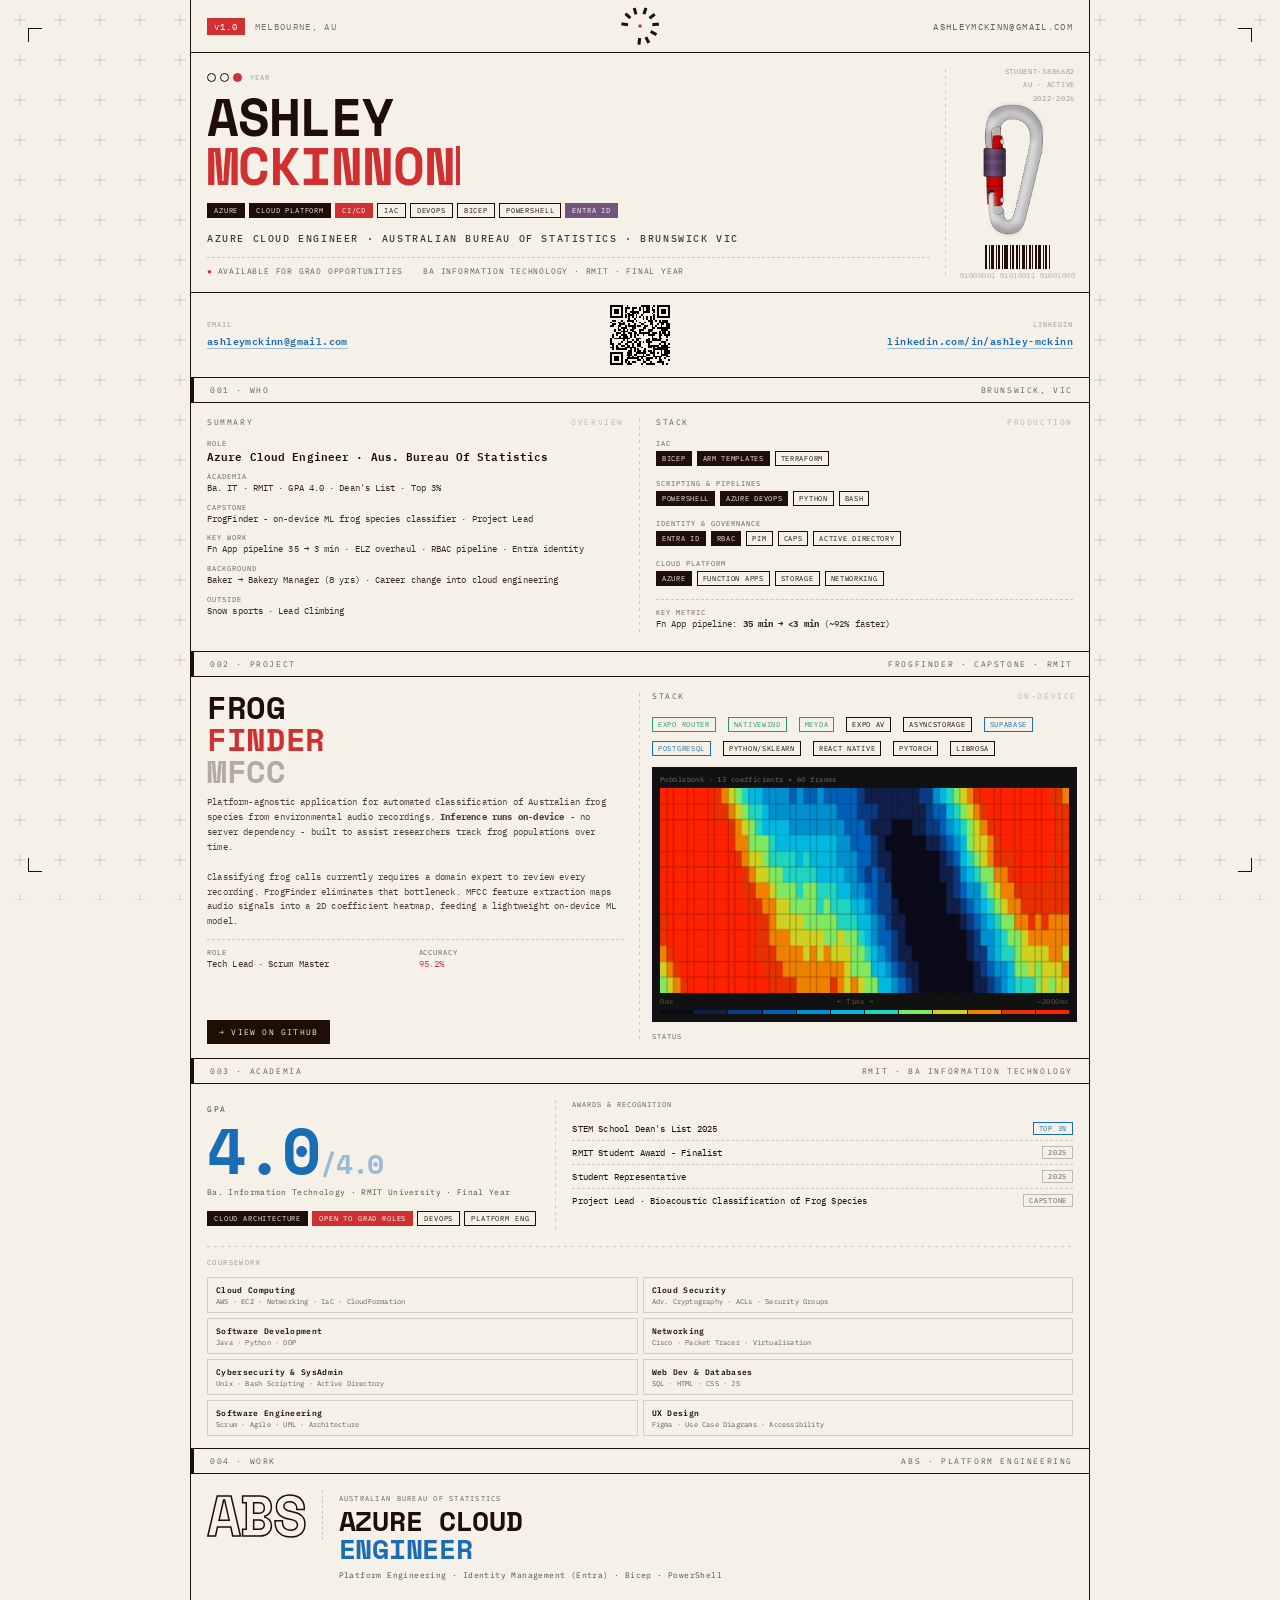
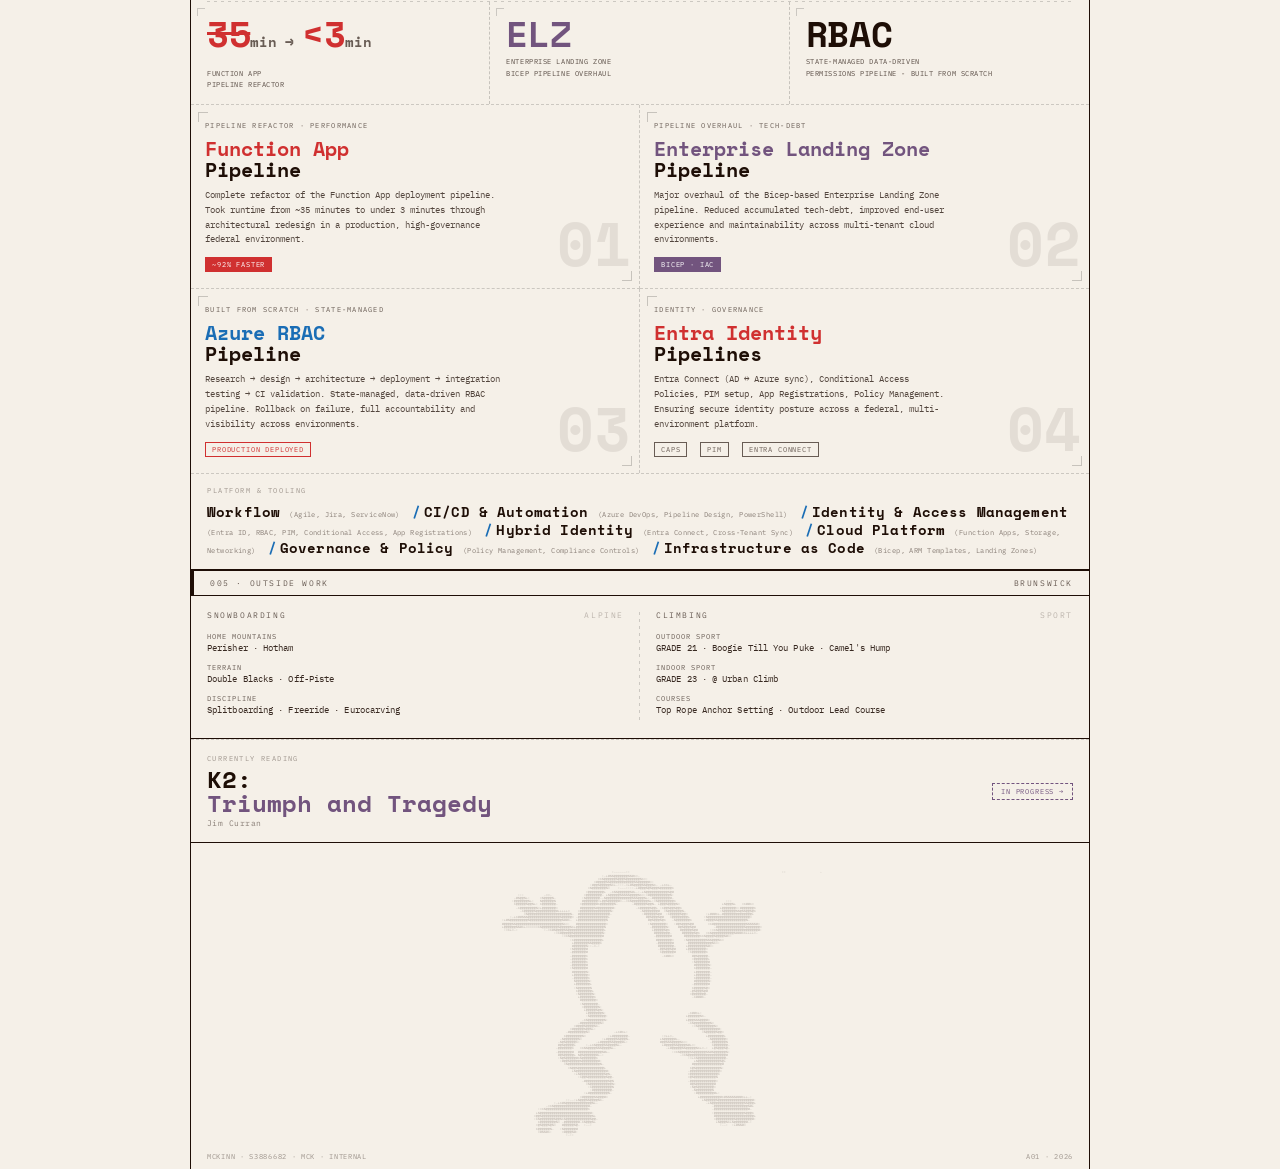
==== index.html @ 3d8a369d "bump opacity for grey fonts" ====
<!DOCTYPE html>
<html lang="en">
<head>
<meta charset="UTF-8">
<meta name="viewport" content="width=device-width, initial-scale=1.0, viewport-fit=cover">
<title>Ash McKinnon</title>
<link href="https://fonts.googleapis.com/css2?family=IBM+Plex+Mono:wght@400;500;600;700&family=Space+Mono:wght@400;700&display=swap" rel="stylesheet">
<link rel="stylesheet" href="styles.css">
</head>
<body>
<div class="page">

  <!-- NAV -->
  <nav>
    <div style="display:flex;align-items:center;gap:10px;">
      <span class="nav-tag">v1.0</span>
      <span style="font-size:9px;letter-spacing:0.15em;text-transform:uppercase;opacity:0.55;">Melbourne, AU</span>
    </div>
    <div class="nav-spinner" id="navSpinner">
      <svg viewBox="0 0 100 100" xmlns="http://www.w3.org/2000/svg">
        <defs>
          <path id="circle-path" d="M 50,50 m -32,0 a 32,32 0 1,1 64,0 a 32,32 0 1,1 -64,0"/>
        </defs>
        <text font-family="'IBM Plex Mono', monospace" font-size="11.5" fill="currentColor" letter-spacing="2.5">
          <textPath href="#circle-path">█ █ █ █ █ █ █ █ █  </textPath>
        </text>
        <circle cx="50" cy="50" r="4" fill="var(--red)"/>
      </svg>
    </div>
    <div class="nav-right">ashleymckinn@gmail.com</div>
  </nav>

  <img class="carabiner" src="./images/caribiner.png" alt="carabiner">

  <!-- HERO -->
  <section class="hero">
    <div class="hero-left">
      <div class="reg-marks">
        <div class="reg-circle"></div>
        <div class="reg-circle"></div>
        <div class="reg-circle red"></div>
        <span class="reg-label">YEAR</span>
      </div>
      <div style="margin-bottom:12px;">
        <span class="name-lg">ASHLEY</span>
        <span class="name-lg accent">McKINNON<span class="cursor"></span></span>
      </div>
      <div class="hero-tags">
        <span class="chip inv">Azure</span>
        <span class="chip inv">Cloud Platform</span>
        <span class="chip red">CI/CD</span>
        <span class="chip">IaC</span>
        <span class="chip">DevOps</span>
        <span class="chip">Bicep</span>
        <span class="chip">PowerShell</span>
        <span class="chip purple">Entra ID</span>
      </div>
      <div class="hero-sub" style="opacity:0.8;font-size:10px;font-weight:500;">Azure Cloud Engineer · Australian Bureau of Statistics · Brunswick VIC</div>
      <div class="status-bar">
        <span class="live">Available for grad opportunities</span>
        <span>Ba Information Technology · RMIT · Final Year</span>
      </div>
    </div>
    <div class="hero-right">
      <div class="serial">
        STUDENT-3886682<br>
        AU · ACTIVE<br>
        2022-2026
      </div>
      <div>
        <div class="barcode" style="margin-top:10px;">
          <div class="bc-bar" style="width:2px"></div><div class="bc-bar" style="width:1px"></div><div class="bc-bar" style="width:3px"></div><div class="bc-bar" style="width:1px"></div><div class="bc-bar" style="width:2px"></div><div class="bc-bar" style="width:1px"></div><div class="bc-bar" style="width:4px"></div><div class="bc-bar" style="width:1px"></div><div class="bc-bar" style="width:2px"></div><div class="bc-bar" style="width:2px"></div><div class="bc-bar" style="width:1px"></div><div class="bc-bar" style="width:3px"></div><div class="bc-bar" style="width:1px"></div><div class="bc-bar" style="width:2px"></div><div class="bc-bar" style="width:1px"></div><div class="bc-bar" style="width:2px"></div><div class="bc-bar" style="width:3px"></div><div class="bc-bar" style="width:1px"></div><div class="bc-bar" style="width:2px"></div><div class="bc-bar" style="width:1px"></div>
        </div>
        <div class="barcode-num">01000001 01010011 01001000</div>
      </div>
    </div>
  </section>

  <!-- CONTACT BAR -->
  <div class="contact-bar">
    <div class="contact-item">
      <span class="contact-key">Email</span>
      <span class="contact-val"><a href="mailto:ashleymckinn@gmail.com">ashleymckinn@gmail.com</a></span>
    </div>
    <div class="contact-item" style="align-items:center;">
      <img src="./images/developers-qr.png" alt="QR code" style="width:64px;height:64px;image-rendering:pixelated;mix-blend-mode:multiply;">
    </div>
    <div class="contact-item" style="align-items:flex-end;">
      <span class="contact-key">LinkedIn</span>
      <span class="contact-val"><a href="https://www.linkedin.com/in/ashley-mckinn/" target="_blank">linkedin.com/in/ashley-mckinn</a></span>
    </div>
  </div>

  <!-- 001 WHO + 002 STACK -->
  <div class="sec-label"><span>001 · WHO</span><span>Brunswick, VIC</span></div>
  <div class="body-grid">
    <div class="lbl-section">
      <div class="lbl-sec-header"><span>SUMMARY</span><span class="sec-code">OVERVIEW</span></div>
      <div class="entry">
        <span class="entry-key">Role</span>
        <span class="entry-val">Azure Cloud Engineer · Aus. Bureau Of Statistics</span>
      </div>
      <div class="entry">
        <span class="entry-key">Academia</span>
        <span class="entry-val sm">Ba. IT · RMIT · GPA 4.0 · Dean's List · Top 3%</span>
      </div>
      <div class="entry">
        <span class="entry-key">Capstone</span>
        <span class="entry-val sm">FrogFinder - on-device ML frog species classifier · Project Lead</span>
      </div>
      <div class="entry">
        <span class="entry-key">Key Work</span>
        <span class="entry-val sm">Fn App pipeline 35 → 3 min · ELZ overhaul · RBAC pipeline · Entra identity</span>
      </div>
      <div class="entry">
        <span class="entry-key">Background</span>
        <span class="entry-val sm">Baker → Bakery Manager (8 yrs) · Career change into cloud engineering</span>
      </div>
      <div class="entry">
        <span class="entry-key">Outside</span>
        <span class="entry-val sm">Snow sports · Lead Climbing</span>
      </div>
    </div>
    <div class="lbl-section">
      <div class="lbl-sec-header"><span>STACK</span><span class="sec-code">PRODUCTION</span></div>
      <div class="entry" style="margin-bottom:10px;">
        <span class="entry-key">IaC</span>
        <div style="display:flex;flex-wrap:wrap;gap:3px;margin-top:3px;">
          <span class="mini-badge inv">Bicep</span>
          <span class="mini-badge inv">ARM Templates</span>
          <span class="mini-badge">Terraform</span>
        </div>
      </div>
      <div class="entry" style="margin-bottom:10px;">
        <span class="entry-key">Scripting &amp; Pipelines</span>
        <div style="display:flex;flex-wrap:wrap;gap:3px;margin-top:3px;">
          <span class="mini-badge inv">PowerShell</span>
          <span class="mini-badge inv">Azure DevOps</span>
          <span class="mini-badge">Python</span>
          <span class="mini-badge">Bash</span>
        </div>
      </div>
      <div class="entry" style="margin-bottom:10px;">
        <span class="entry-key">Identity &amp; Governance</span>
        <div style="display:flex;flex-wrap:wrap;gap:3px;margin-top:3px;">
          <span class="mini-badge inv">Entra ID</span>
          <span class="mini-badge inv">RBAC</span>
          <span class="mini-badge">PIM</span>
          <span class="mini-badge">CAPs</span>
          <span class="mini-badge">Active Directory</span>
        </div>
      </div>
      <div class="entry" style="margin-bottom:10px;">
        <span class="entry-key">Cloud Platform</span>
        <div style="display:flex;flex-wrap:wrap;gap:3px;margin-top:3px;">
          <span class="mini-badge inv">Azure</span>
          <span class="mini-badge">Function Apps</span>
          <span class="mini-badge">Storage</span>
          <span class="mini-badge">Networking</span>
        </div>
      </div>
      <div class="entry-divider">
        <span class="entry-key">Key Metric</span>
        <span class="entry-val sm">Fn App pipeline: <strong>35 min → &lt;3 min</strong> (~92% faster)</span>
      </div>
    </div>
  </div>

  <!-- PROJECT -->
  <div class="sec-label"><span>002 · Project</span><span>FrogFinder · Capstone · RMIT</span></div>
  <div class="project-block">
    <div class="project-inner">
      <div class="proj-left">
        <div>
          <div class="proj-title">FROG<br><span class="sub">FINDER</span><br><span class="dim">MFCC</span></div>
          <p class="proj-desc">
            Platform-agnostic application for automated classification of Australian frog species from environmental audio recordings. <strong>Inference runs on-device</strong> - no server dependency - built to assist researchers track frog populations over time.<br><br>
            Classifying frog calls currently requires a domain expert to review every recording. FrogFinder eliminates that bottleneck. MFCC feature extraction maps audio signals into a 2D coefficient heatmap, feeding a lightweight on-device ML model.
          </p>
          <div class="proj-spec">
            <div class="entry">
              <span class="entry-key">Role</span>
              <span class="entry-val sm">Tech Lead · Scrum Master</span>
            </div>
            <div class="entry">
              <span class="entry-key">Accuracy</span>
              <span class="entry-val sm red">95.2%</span>
            </div>
          </div>
        </div>
        <a class="proj-link" href="https://github.com/S3886682/project-pobblebonk" target="_blank">→ View on GitHub</a>
      </div>
      <div class="proj-right">
        <div class="lbl-sec-header" style="margin-bottom:10px;"><span>STACK</span><span class="sec-code">ON-DEVICE</span></div>
        <div>
          <span class="mini-badge green">Expo Router</span>
          <span class="mini-badge green">NativeWind</span>
          <span class="mini-badge green">Meyda</span>
          <span class="mini-badge">Expo AV</span>
          <span class="mini-badge">AsyncStorage</span>
          <span class="mini-badge blue">Supabase</span>
          <span class="mini-badge blue">PostgreSQL</span>
          <span class="mini-badge">Python/Sklearn</span>
          <span class="mini-badge">React Native</span>
          <span class="mini-badge">PyTorch</span>
          <span class="mini-badge">Librosa</span>
        </div>
        <div class="heatmap-wrap">
          <div class="heatmap-label-sm">Pobblebonk · 13 coefficients × 60 frames</div>
          <canvas id="heatmapCanvas" width="320" height="160" style="width:100%;display:block;"></canvas>
          <div class="heatmap-axes">
            <span>0ms</span><span>← Time →</span><span>~2000ms</span>
          </div>
          <div class="colorbar">
            <div class="colorbar-cell" style="background:#0a0a1a;"></div>
            <div class="colorbar-cell" style="background:#0f1f4a;"></div>
            <div class="colorbar-cell" style="background:#0c3a80;"></div>
            <div class="colorbar-cell" style="background:#0060b8;"></div>
            <div class="colorbar-cell" style="background:#0090d0;"></div>
            <div class="colorbar-cell" style="background:#00b8e0;"></div>
            <div class="colorbar-cell" style="background:#20d4c0;"></div>
            <div class="colorbar-cell" style="background:#80e860;"></div>
            <div class="colorbar-cell" style="background:#d0d020;"></div>
            <div class="colorbar-cell" style="background:#f08000;"></div>
            <div class="colorbar-cell" style="background:#e83000;"></div>
            <div class="colorbar-cell" style="background:#ff2200;"></div>
          </div>
        </div>
        <div style="margin-top:10px;">
          <span class="entry-key" style="display:block;margin-bottom:3px;">Status</span>
        </div>
      </div>
    </div>
  </div>

  <!-- ACADEMIA -->
  <div class="sec-label"><span>003 · Academia</span><span>RMIT · Ba Information Technology</span></div>
  <div class="grad-block">
    <div class="grad-inner">
      <div class="gpa-block">
        <span class="entry-key" style="margin-bottom:4px;opacity:0.8;font-size:8px;letter-spacing:0.2em;">GPA</span>
        <div class="gpa-num">4.0<span style="font-size:28px;opacity:0.4;">/4.0</span></div>
        <div class="gpa-sub">Ba. Information Technology · RMIT University · Final Year </div>
        <div style="margin-top:12px;display:flex;flex-wrap:wrap;gap:4px;">
          <span class="chip inv" style="font-size:7px;">Cloud Architecture</span>
          <span class="chip red" style="font-size:7px;">Open to grad roles</span>
          <span class="chip" style="font-size:7px;">DevOps</span>
          <span class="chip" style="font-size:7px;">Platform Eng</span>
        </div>
      </div>
      <div class="grad-right">
        <span class="entry-key" style="display:block;margin-bottom:8px;">Awards &amp; Recognition</span>
        <div class="award-row">
          STEM School Dean's List 2025
          <span class="award-tag" style="border-color:var(--blue);color:var(--blue);">Top 3%</span>
        </div>
        <div class="award-row">
          RMIT Student Award - Finalist
          <span class="award-tag">2025</span>
        </div>
        <div class="award-row">
          Student Representative
          <span class="award-tag">2025</span>
        </div>
        <div class="award-row">
          Project Lead · Bioacoustic Classification of Frog Species
          <span class="award-tag">Capstone</span>
        </div>
      </div>
    </div>
    <div class="coursework-block">
      <div class="coursework-eyebrow">Coursework</div>
      <div class="coursework-grid">
        <div class="course-item">
          <span class="course-name">Cloud Computing</span>
          <span class="course-sub">AWS · EC2 · Networking · IaC · CloudFormation</span>
        </div>
        <div class="course-item">
          <span class="course-name">Cloud Security</span>
          <span class="course-sub">Adv. Cryptography · ACLs · Security Groups</span>
        </div>
        <div class="course-item">
          <span class="course-name">Software Development</span>
          <span class="course-sub">Java · Python · OOP</span>
        </div>
        <div class="course-item">
          <span class="course-name">Networking</span>
          <span class="course-sub">Cisco · Packet Tracer · Virtualisation</span>
        </div>
        <div class="course-item">
          <span class="course-name">Cybersecurity &amp; SysAdmin</span>
          <span class="course-sub">Unix · Bash Scripting · Active Directory</span>
        </div>
        <div class="course-item">
          <span class="course-name">Web Dev &amp; Databases</span>
          <span class="course-sub">SQL · HTML · CSS · JS</span>
        </div>
        <div class="course-item">
          <span class="course-name">Software Engineering</span>
          <span class="course-sub">Scrum · Agile · UML · Architecture</span>
        </div>
        <div class="course-item">
          <span class="course-name">UX Design</span>
          <span class="course-sub">Figma · Use Case Diagrams · Accessibility</span>
        </div>
      </div>
    </div>
  </div>

  <!-- WORK -->
  <div class="sec-label"><span>004 · Work</span><span>ABS · Platform Engineering</span></div>
  <div class="work-block">
    <div class="work-hero">
      <div class="abs-logo">ABS</div>
      <div class="work-title-block">
        <div class="work-org">Australian Bureau of Statistics</div>
        <div class="work-role">AZURE CLOUD<br><span class="accent">ENGINEER</span></div>
        <div class="work-focus">Platform Engineering · Identity Management (Entra) · Bicep · PowerShell</div>
      </div>
    </div>

    <div class="stat-strip">
      <div class="stat-cell">
        <div class="stat-num"><span class="accent"><s>35</s></span><span class="unit">min → </span><span class="accent">&lt;3</span><span class="unit">min</span></div>
        <div class="stat-desc"><br>Function App <br> pipeline refactor</div>
      </div>
      <div class="stat-cell">
        <div class="stat-num" style="color:var(--purple)">ELZ</div>
        <div class="stat-desc">Enterprise Landing Zone<br>Bicep pipeline overhaul</div>
      </div>
      <div class="stat-cell">
        <div class="stat-num blue">RBAC</div>
        <div class="stat-desc">State-managed data-driven<br>permissions pipeline - built from scratch</div>
      </div>
    </div>

    <div class="pipelines-grid">
      <div class="pipeline-card">
        <div class="pc-tag">Pipeline refactor · Performance</div>
        <div class="pc-title"><span class="accent">Function App</span><br>Pipeline</div>
        <div class="pc-desc">Complete refactor of the Function App deployment pipeline. Took runtime from ~35 minutes to under 3 minutes through architectural redesign in a production, high-governance federal environment.</div>
        <div><span class="pc-badge inv">~92% faster</span></div>
        <div class="pc-num">01</div>
      </div>
      <div class="pipeline-card">
        <div class="pc-tag">Pipeline overhaul · Tech-debt</div>
        <div class="pc-title"><span class="purple">Enterprise Landing Zone</span><br>Pipeline</div>
        <div class="pc-desc">Major overhaul of the Bicep-based Enterprise Landing Zone pipeline. Reduced accumulated tech-debt, improved end-user experience and maintainability across multi-tenant cloud environments.</div>
        <div><span class="pc-badge inv-purple">Bicep · IaC</span></div>
        <div class="pc-num">02</div>
      </div>
      <div class="pipeline-card">
        <div class="pc-tag">Built from scratch · State-managed</div>
        <div class="pc-title"><span class="blue">Azure RBAC</span><br>Pipeline</div>
        <div class="pc-desc">Research → design → architecture → deployment → integration testing → CI validation. State-managed, data-driven RBAC pipeline. Rollback on failure, full accountability and visibility across environments.</div>
        <div><span class="pc-badge red">Production deployed</span></div>
        <div class="pc-num">03</div>
      </div>
      <div class="pipeline-card">
        <div class="pc-tag">Identity · Governance</div>
        <div class="pc-title"><span class="accent">Entra Identity</span><br>Pipelines</div>
        <div class="pc-desc">Entra Connect (AD ↔ Azure sync), Conditional Access Policies, PIM setup, App Registrations, Policy Management. Ensuring secure identity posture across a federal, multi-environment platform.</div>
        <div>
          <span class="pc-badge def">CAPs</span>
          <span class="pc-badge def">PIM</span>
          <span class="pc-badge def">Entra Connect</span>
        </div>
        <div class="pc-num">04</div>
      </div>
    </div>

    <div class="tech-slash-block">
      <div class="slash-eyebrow">Platform &amp; Tooling</div>
      <div class="slash-text">
        Workflow <span class="sub">(Agile, Jira, ServiceNow)</span>
        <span class="sep">/</span>CI/CD &amp; Automation <span class="sub">(Azure DevOps, Pipeline Design, PowerShell)</span>
        <span class="sep">/</span>Identity &amp; Access Management <span class="sub">(Entra ID, RBAC, PIM, Conditional Access, App Registrations)</span>
        <span class="sep">/</span>Hybrid Identity <span class="sub">(Entra Connect, Cross-Tenant Sync)</span>
        <span class="sep">/</span>Cloud Platform <span class="sub">(Function Apps, Storage, Networking)</span>
        <span class="sep">/</span>Governance &amp; Policy <span class="sub">(Policy Management, Compliance Controls)</span>
        <span class="sep">/</span>Infrastructure as Code <span class="sub">(Bicep, ARM Templates, Landing Zones)</span>
      </div>
    </div>
  </div>

  <!-- OUTSIDE WORK -->
  <div class="sec-label"><span>005 · Outside Work</span><span>Brunswick</span></div>
  <div class="interests-block">
    <div class="body-grid">
      <div class="lbl-section">
        <div class="lbl-sec-header"><span>SNOWBOARDING</span><span class="sec-code">ALPINE</span></div>
        <div class="entry">
          <span class="entry-key">Home Mountains</span>
          <span class="entry-val sm">Perisher · Hotham</span>
        </div>
        <div class="entry">
          <span class="entry-key">Terrain</span>
          <span class="entry-val sm">Double Blacks · Off-Piste</span>
        </div>
        <div class="entry">
          <span class="entry-key">Discipline</span>
          <span class="entry-val sm">Splitboarding · Freeride · Eurocarving</span>
        </div>
      </div>
      <div class="lbl-section">
        <div class="lbl-sec-header"><span>CLIMBING</span><span class="sec-code">SPORT</span></div>
        <div class="entry">
          <span class="entry-key">Outdoor Sport</span>
          <span class="entry-val sm">GRADE 21 · Boogie Till You Puke · Camel's Hump</span>
        </div>
        <div class="entry">
          <span class="entry-key">Indoor Sport</span>
          <span class="entry-val sm">GRADE 23 · @ Urban Climb</span>
        </div>
        <div class="entry">
          <span class="entry-key">Courses</span>
          <span class="entry-val sm">Top Rope Anchor Setting · Outdoor Lead Course</span>
        </div>
      </div>
    </div>
    <div class="interests-grid">
      <div class="reading-card">
        <div>
          <div class="reading-eyebrow">Currently reading</div>
          <div class="reading-title">K2:<br><span class="purple">Triumph and Tragedy</span></div>
          <div class="reading-author">Jim Curran</div>
        </div>
        <span class="reading-badge">In progress →</span>
      </div>
    </div>
  </div>

  <!-- FROG -->
  <div class="frog-block">
    <pre class="frog-art">                                                                                      :------::                                                                            ::                 -
                                                                                 :-+#%%@@@@@@@%%#*=-
                                                                               =*%@@@@@@%@@@%@@@@@@@%*=:
                                                                             =#@@@@%%@@@@@@@@@@@@%%@@@@@#=:
                                                                           :#@@%@@@@@%*+-:::-=+#%@@@@%%@@@%*- -+**+-
                                                                          =%@@@@@@@%=    :---::::-+#@@@%@%@@@%@@@@@@*
                                                                         =@@@@@@@@+  -*%%@@@@@@%#+-:-+%@@@@@@@@@@@%@#
                                       :::          -==-                =@@@@@@@@- +%@@@@@%%%%%@@@@%*=:=#@@@@@@@@@@%:
                                     -#%@@%+:     =%@@@@%-             :%@@@@@@@--%@@@@@@@@@@@@@%%%@@@%+:-#@@@@@@@@#-
                                    :@@@@@@@%+:   %@@@@@@%             #@@@@@@@=+@@%@@@@@#=--=*%@@@@@@@@%+:=%@@@@@@@@*                         :::
                                     *@@@@@%@@%+: *@@@@@@@-           =@@@@@@@#*@@@@@@@%-       -#@@@@@%@@%- +@@@%@@@@%=                     +%@@@%+   =*##*=
                                      -*@@@@@@@@%=+@@@@@@@=           #@@@@@@%#@@@@@@@#:          -*@@@@@%@@+ :*@@%@@%@@*                   +@@@@@@@=:#@@@@@@*
                                        -*@@@@@%@@@@@@@@@@#+++++=    =@@@@@@@@@@@@@@@%:             -%@@@@@@@#  =%@@@@@@@%-                 :%@@@@@@%%@%%@@%@*
                                          =%@@@@@@@@@@@@@@@@@@@@@%-  #@@@@@@@@@@@@@@@-               :#@@@@@%@#  :*@@@@@%@@=         :+###*+-#@@@@@@@@@@@@@@+
                                   :-+*##%%%@@@@@@@@@@@@@@@@%@@@@@= -@@@@@@@@@@@@@@@+                  #@%@@@%@#   =@@@@@@@@+       :%@@@@@@@@@@@@@@@@@@@@@=
                               :+#%@@@@@@@@@%@@@@@@@@@@@@@@@@%##*-  +@@@@@@@@@@@@@@%                    #@%@@@%@*   -%@@@@@@@*      :#@@@%%@@@@@@@@@@@@@@%-
                               #@@@@%%@@@@@@@@@@@@@@@@@@@@@@@%*=:   #@@@@@@@@@@@@@@=                    :%@@@@@@@=   :#@%@@@%@#       =*#@@@@@@@@@@@@@@@@%%%%%#=
                               +@@@@@@%%#*+======*%@@@@@@@@%@@@@@%*+@@@@@@@@@@@@@@%                      -@@@@@@@%:    #@%@@@%@#         -#@@@@@@@@@@@@@%@@@@@@@=
                                :=*+=-:             :-=*#%@@@@%%@@@@@@@@@@@@@@@@@@+                       +@@@@@%@*     #@@@@@%@#      :=*%@@@@@@@@@@@@@@@@@@@@#:
                                                         :=*#@@@@@%@@@@@@@@@@@@@@%:                        #@@@@@@@-     #@@@@@%@*   =*%@@@@@@@@@@@%###**++++=-
                                                             :=*%@@@@@@@@@@@@@@@@#                         -@@@@@@@#      #@@@@@@@**%@@@@%@@@@%#=:
                                                                 :*@@@@@@@@@@@@@@+                          #@@@@@@@=     :%@@@@@@@@@%%%@@@%*=
                                                                  +@@@@@@@%%@@@@*                           -@@@@@@@#      -@@@@@@@@@@@@%*=:
                                                                  #@@@@@@%::-=-:                             #@@@@@@@-     +@@@@@@@@@%#=:
                                                                 :%@@@@@@#                                   -@@%@@%@#     +@@@@@@@@@=
                                                                 -@@@@@@@#                                    *@@@@@@#      :*@@@@@@@*
                                                                 -@@@@@@@*                                     -*##*=         #@%@@@@@-
                                                                 -@@@@@@@*                                                    =@@@@@@@+
                                                                 -@@@@@@@*                                                    :%@@@@@@#
                                                                 -@@@@@@@#                                                     #@@@@@@%:
                                                                 :%@@@@@@#                                                     *@@@@@@@-
                                                                  #@@@@@@%:                                                    +@@@@@@@-
                                                                  +@@@@@@@=                                                    +@@@@@@@-
                                                                  -@@@@@@@*                                                    *@@@@@@@-
                                                                   %@@@@@@%:                                                   #@@@@@@%:
                                                                   +@@@@@@@+                                                  -@@@@@@@#
                                                                   :%@@@@@@%                                                  *@@@@@%@=
                                                                    *@@@@@@@+                                                -@%@@@%@#
                                                                    :%@@@@@@%:                                               =@@@@@@@-
                                                                     +@@@@@@@*                                                -*###*-
                                                                      #@@@@@@@=
                                                                      :%@@@@@@@-
                                                                       =@@@@@@@%:
                                                                        +@@@@@%@%:
                                                                         +@@@@@@@%:                                         -*##*+:
                                                                         :%@@@@@@@@:                                       +@@@@@@%*-
                                                                       -*%@@@@@@@@%:                                       +@@@%%%@@@#=
                                                                     -#@@@@@@@@@%=                                          -*%@@@@@@@@%=
                                                                   =#@@@%@@@@%*-                                              :=%@@@@@@@@%=
                                                                 =#@@@@@%@@%+:                                                   =#@@@@@@@@#:
                                                               -#@@@@@@@@%=            -+*#*+:                                     =%@@@@@%@@=
                                                              *@@@@@@@@%=           :+#@@@@@@@-                :=++=-                +@@@@@@@@+
                                                            -%@@@@@@@%=          :+#@@@@%%@@@%-               +%@@@@@#+-              -%@@@@@@@=
                                                           -%@%@@@@@*:        -+#@@@@%%@@@@#+:                #@@%%%@@@@%*=:           -@@@@@@@%
                                                           #@%@@@@@+     :-+*%@@@@%%@@@@%+-                    +#@@@@%%@@@@%#+=:        *@@@@@@@-
                                                          -@@@@@@@*   =*%%@@@@%%%@@@@%+-                         -+#@@@@@%%@@@@@%*+=-:  +@%@@@%@-
                                                          -@@@@@@@#  #@@@@@@@@@@@%#+-                               :=*%@@@@@%%@@@@@@%%#%@@@@@@%:
                                                           #@%@@@@@+ %@%@@@@@@#+-:                                      -=*%@@@@@@@@@@@@@@@@@@@#
                                                           :%@%@@@@@#*%@@@@@@@*                                             :=+*%@@@@@@@@@@@@@@-
                                                            :#@@%@@@@@%@@@@@@@@#:                                              +%@@@@@@@@@@@%@+
                                                              =%@@@@@@@@@@@@@@@@%-                                            #@@@@@@@@@@@@@@#
                                                                =%@@%@@@@@@@@@@@@@+                                          *@%@@@@@@@@@@@@%:
                                                                  +%@@@@@@@@@@@@@@@#:                                       -@@@@@@@@@@@@@@@=
                                                                   :+%@@@@@@@@@@@@%@%-                                      =@@@@@@@@@@@@@@*
                                                                     :*@@%@@@@@@@@@%@@-                                     =@%@@@@@@@@@@@%
                                                                       -#@@@@@@@@@@@%@%                                     -@@@@@@@@@@@@@=
                                                                         =%@@@@@@@@@@@%:                                     #@%@@@@@@@@@#
                                                                          :*@@@@@@@@@@%                                      :%@%@@@@@@@@=
                                                                           :#@@@@@@@@@-                                       -%@@@@@@@@%
                                                                        :+#@@@@@@@@@%-                                         :#@@@@@@@@#+:
                                                                      =#@@@@@%%@@@#=                                             +@@@@@@@@@@#*#%%%%%###*++-:
                                                               ::--:+%@@@%%@@@@%*-                                                 +%@@@@@%@@@@@@@@@@@@@@@@@#:
                                                         :-+*#%@@@@@@@@@@@@@%+-                                                      -+%@@@@@@@@@@@@@@@@%%@@@+
                                                     -=*%@@@@@@@@@@@@@@@@@#-                                                            -@@@@@@@@@@@@@@@@@%#+
                                                 :=*%@@@@@@@@@@@@@@@@@@@@@*                                                             -@@@@@@@@@@@@@@@@@#-
                                                +%@@@@@@@@@@@@@@@@@@@@@@@@@#:                                                           :@@@@@@@@@@@@@@@%@@@*
                                               =@@%@@@@@@@@@@@@@@@@@@@@@@@@@%+                                                           #@@@@@@@@@@@@@@@@@@@+
                                               :*%@@@@@@@%@@%*%@@@@@@@@@@@@%@@-                                                          =@@@@@@@@@%@@@@@@@@#:
                                                 *@@@@@@@@%= -@@@@@@@#-*%@@@%+                                                            +%@@@%*+%@@@@@@#-:
                                                =@%@@@%@%=   #@@@@@%@-  :--:                                                                :--:  :+#%%#=
                                                *@@@@@@%-   :%@@@@@@#
                                                 =#%%#*:     =#@@@%#:
                                                               :-::

                                                                                                                                                                                                        </pre>
  </div>

  <footer>
    <span>MCKINN · S3886682 · MCK · INTERNAL</span>
    <span>A01 · 2026</span>
  </footer>

  <script>
  // MFCC HEATMAP
  (function(){
    const c=document.getElementById('heatmapCanvas');
    const ctx=c.getContext('2d');
    const W=c.width,H=c.height;
    const COLS=60,ROWS=13;
    const cw=W/COLS,ch=H/ROWS;
    const palette=['#0a0a1a','#0f1f4a','#0c3a80','#0060b8','#0090d0','#00b8e0','#20d4c0','#80e860','#d0d020','#f08000','#e83000','#ff2200'];
    function val(r,c){
      const t=c/59,coef=r/12;
      const base=Math.sin(t*Math.PI*2.1+coef*1.6)*0.5+0.5;
      const formant=Math.sin(t*Math.PI*5+coef*1.1)*0.18;
      const decay=Math.exp(-t*0.8)*0.2;
      const n=(Math.random()-0.5)*0.08;
      return Math.max(0,Math.min(1,base+formant+decay+n));
    }
    for(let r=ROWS-1;r>=0;r--){
      for(let cc=0;cc<COLS;cc++){
        const v=val(r,cc);
        const idx=Math.floor(v*(palette.length-1));
        ctx.fillStyle=palette[idx];
        ctx.fillRect(cc*cw,(ROWS-1-r)*ch,cw,ch);
      }
    }
  })();
  </script>
  <script>
  // SCROLL SPINNER
  (function(){
    const spinner = document.getElementById('navSpinner');
    window.addEventListener('scroll', function(){
      const maxScroll = document.body.scrollHeight - window.innerHeight;
      const deg = (window.scrollY / maxScroll) * 360 * 3;
      spinner.style.transform = 'rotate(' + deg + 'deg)';
    }, {passive: true});
  })();
  </script>

</div>
</body>
</html>
---- styles.css ----
*{margin:0;padding:0;box-sizing:border-box;}
:root{
  --red:#d03030;--green:#2a9d5a;--blue:#1a6db5;--purple:#72547e;
  --off:#f5f0e8;--ink:#1e0e06;--muted:rgba(30,14,6,0.65);--sep:rgba(17,17,17,0.18);
  --mono:'IBM Plex Mono',monospace;--display:'Space Mono',monospace;
}

body::before{
  content:'';position:fixed;inset:0;pointer-events:none;z-index:9998;
  background:
    linear-gradient(#1e0e06,#1e0e06) 28px 28px / 14px 1px no-repeat,
    linear-gradient(#1e0e06,#1e0e06) 28px 28px / 1px 14px no-repeat,
    linear-gradient(#1e0e06,#1e0e06) calc(100% - 28px) 28px / 14px 1px no-repeat,
    linear-gradient(#1e0e06,#1e0e06) calc(100% - 28px) 28px / 1px 14px no-repeat,
    linear-gradient(#1e0e06,#1e0e06) 28px calc(100% - 28px) / 14px 1px no-repeat,
    linear-gradient(#1e0e06,#1e0e06) 28px calc(100% - 28px) / 1px 14px no-repeat,
    linear-gradient(#1e0e06,#1e0e06) calc(100% - 28px) calc(100% - 28px) / 14px 1px no-repeat,
    linear-gradient(#1e0e06,#1e0e06) calc(100% - 28px) calc(100% - 28px) / 1px 14px no-repeat;
}
body{
  background-color:var(--off);
  background-image:url("data:image/svg+xml,%3Csvg xmlns='http://www.w3.org/2000/svg' width='40' height='40'%3E%3Cline x1='20' y1='14' x2='20' y2='26' stroke='rgba(30%2C14%2C6%2C0.15)' stroke-width='1'/%3E%3Cline x1='14' y1='20' x2='26' y2='20' stroke='rgba(30%2C14%2C6%2C0.15)' stroke-width='1'/%3E%3C/svg%3E");
  background-size:40px 40px;
  background-attachment:fixed;
  color:var(--ink);font-family:var(--mono);overflow-x:hidden;
}

/* PAGE */
.page{max-width:900px;margin:0 auto;background:var(--off);display:flex;flex-direction:column;min-height:100vh;border-left:1.5px solid var(--ink);border-right:1.5px solid var(--ink);position:relative;}

/* NAV */
nav{
  display:grid;grid-template-columns:1fr auto 1fr;align-items:center;
  padding:4px 16px;padding-top:calc(4px + env(safe-area-inset-top));border-bottom:1.5px solid var(--ink);
  position:sticky;top:0;background:var(--off);z-index:100;flex-shrink:0;transform:translateZ(0);
}
nav .nav-right{text-align:right;}
.nav-tag{background:var(--red);color:#fff;padding:2px 6px;font-size:9px;letter-spacing:0.1em;border:1px solid var(--red);}
.nav-right{font-size:9px;letter-spacing:0.15em;color:var(--muted);text-transform:uppercase;}
.nav-spinner{width:44px;height:44px;flex-shrink:0;color:var(--ink);transition:transform 0.05s linear;}


/* CARABINER */
.carabiner{position:absolute;right:5px;top:135px;width:140px;transform:rotate(90deg);pointer-events:none;z-index:3;}


/* HERO */
.hero{border-bottom:1px solid var(--ink);display:grid;grid-template-columns:1fr auto;position:relative;overflow:hidden;}
.hero-left{padding:20px 16px 16px;background-image:repeating-linear-gradient(180deg,var(--sep) 0,var(--sep) 3px,transparent 3px,transparent 7px);background-position:right 16px;background-size:1px calc(100% - 32px);background-repeat:no-repeat;}
.hero-right{padding:12px 14px;display:flex;flex-direction:column;justify-content:space-between;align-items:flex-end;min-width:130px;}

/* reg marks */
.reg-marks{display:flex;gap:4px;align-items:center;margin-bottom:10px;}
.reg-circle{width:9px;height:9px;border-radius:50%;border:1px solid var(--ink);}
.reg-circle.red{background:var(--red);border-color:var(--red);}
.reg-label{font-size:7px;letter-spacing:0.12em;text-transform:uppercase;opacity:0.4;margin-left:4px;}

/* name */
.name-sub{font-size:10px;letter-spacing:0.22em;text-transform:uppercase;opacity:0.5;display:block;margin-bottom:2px;}
.name-lg{font-family:var(--display);font-size:52px;font-weight:700;line-height:0.95;letter-spacing:-0.02em;text-transform:uppercase;display:block;}
.name-lg.accent{color:var(--red);}
.cursor{display:inline-block;width:0.07em;height:0.75em;background:var(--red);margin-left:0.03em;vertical-align:baseline;animation:cursor-blink 1s step-end infinite;}
@keyframes cursor-blink{0%,100%{opacity:1}50%{opacity:0}}

/* hero tags */
.hero-tags{display:flex;flex-wrap:wrap;gap:4px;margin:12px 0;}
.chip{font-size:7px;letter-spacing:0.12em;padding:2px 6px;border:1px solid var(--ink);text-transform:uppercase;font-family:var(--mono);}
.chip.inv{background:var(--ink);color:var(--off);}
.chip.red{background:var(--red);border-color:var(--red);color:#fff;}
.chip.purple{background:var(--purple);border-color:var(--purple);color:#fff;}

/* hero sub + status */
.hero-sub{font-size:8px;letter-spacing:0.16em;text-transform:uppercase;opacity:0.72;margin-bottom:10px;line-height:1.7;}
.status-bar{border-top:1px dashed var(--sep);padding:8px 0 0;display:flex;gap:20px;font-size:8px;letter-spacing:0.1em;text-transform:uppercase;color:var(--muted);}
.live::before{content:'●';color:var(--red);margin-right:5px;animation:blink 1.4s infinite;}
@keyframes blink{0%,100%{opacity:1}50%{opacity:0.2}}

/* hero right */
.serial{font-size:7px;letter-spacing:0.1em;text-align:right;opacity:0.4;text-transform:uppercase;line-height:1.9;}
.stamp{border:2px solid var(--green);color:var(--green);font-size:8px;font-weight:700;letter-spacing:0.15em;padding:3px 8px;text-transform:uppercase;transform:rotate(-8deg);display:inline-block;}
.barcode{height:24px;display:flex;gap:1.5px;align-items:stretch;margin-top:8px;justify-content:center;}
.bc-bar{background:var(--ink);}
.barcode-num{font-size:7px;letter-spacing:0.06em;opacity:0.3;margin-top:2px;text-align:center;}

/* SEC LABEL */
.sec-label{font-size:8px;letter-spacing:0.2em;text-transform:uppercase;color:var(--muted);padding:7px 16px;border-bottom:1px solid var(--ink);display:flex;justify-content:space-between;border-left:3px solid var(--ink);}

/* BODY GRID */
.body-grid{display:grid;grid-template-columns:1fr 1fr;border-bottom:1px solid var(--ink);}
.lbl-section{padding:14px 16px;}
.lbl-section:first-child{background-image:repeating-linear-gradient(180deg,var(--sep) 0,var(--sep) 3px,transparent 3px,transparent 7px);background-position:right 16px;background-size:1px calc(100% - 32px);background-repeat:no-repeat;}
.lbl-sec-header{font-size:8px;letter-spacing:0.2em;text-transform:uppercase;opacity:0.65;margin-bottom:12px;display:flex;justify-content:space-between;}
.sec-code{opacity:0.4;}

/* ENTRY */
.entry{margin-bottom:9px;}
.entry-key{font-size:7px;letter-spacing:0.14em;text-transform:uppercase;opacity:0.65;display:block;margin-bottom:1px;}
.entry-val{font-size:11px;font-weight:600;letter-spacing:0.01em;display:block;line-height:1.3;}
.entry-val.sm{font-size:9px;font-weight:400;opacity:0.88;}
.entry-val.red{color:var(--red);}
.entry-val.green{color:var(--green);}
.entry-val.blue{color:var(--blue);}
.entry-grid{display:grid;grid-template-columns:1fr 1fr;gap:8px;}
.entry-divider{border-top:1px dashed var(--sep);margin:10px 0 8px;padding-top:8px;}

/* PROJECT */
.project-block{border-bottom:1px solid var(--ink);}
.block-header{padding:8px 16px;border-bottom:1px solid rgba(17,17,17,0.18);display:flex;justify-content:space-between;align-items:center;font-size:8px;letter-spacing:0.15em;text-transform:uppercase;opacity:0.5;border-left:3px solid var(--ink);}
.project-inner{display:grid;grid-template-columns:1fr 1fr;}
.proj-left{padding:14px 16px;display:flex;flex-direction:column;background-image:repeating-linear-gradient(180deg,var(--sep) 0,var(--sep) 3px,transparent 3px,transparent 7px);background-position:right 16px;background-size:1px calc(100% - 32px);background-repeat:no-repeat;}
.proj-right{padding:14px 12px;}
.proj-title{font-family:var(--display);font-size:32px;font-weight:700;text-transform:uppercase;letter-spacing:-0.01em;line-height:1;margin-bottom:6px;}
.proj-title .sub{color:var(--red);}
.proj-title .dim{opacity:0.3;}
.proj-desc{font-size:9px;line-height:1.65;opacity:0.78;margin-top:8px;letter-spacing:0.02em;}
.proj-spec{margin-top:10px;border-top:1px dashed var(--sep);padding-top:8px;display:grid;grid-template-columns:1fr 1fr;gap:6px;}
.proj-link{margin-top:auto;padding-top:14px;display:inline-flex;align-items:center;gap:6px;font-size:8px;letter-spacing:0.15em;text-decoration:none;color:var(--off);background:var(--ink);padding:7px 12px;text-transform:uppercase;transition:background 0.2s;align-self:flex-start;}
.proj-link:hover{background:var(--red);}

/* mini badges */
.mini-badge{border:1px solid var(--ink);padding:2px 5px;font-size:7px;letter-spacing:0.1em;text-transform:uppercase;display:inline-block;margin-bottom:3px;margin-right:2px;}
.mini-badge.green{border-color:var(--green);color:var(--green);}
.mini-badge.blue{border-color:var(--blue);color:var(--blue);}
.mini-badge.red{border-color:var(--red);color:var(--red);}
.mini-badge.purple{border-color:var(--purple);color:var(--purple);}
.mini-badge.inv{background:var(--ink);color:var(--off);}

/* heatmap */
.heatmap-wrap{background:#111;padding:8px;display:inline-block;margin-top:8px;width:100%;}
.heatmap-label-sm{font-size:7px;color:rgba(255,255,255,0.4);letter-spacing:0.06em;margin-bottom:4px;}
.heatmap-axes{display:flex;justify-content:space-between;font-size:7px;color:rgba(255,255,255,0.3);letter-spacing:0.08em;margin-top:4px;}
.colorbar{display:flex;gap:1px;margin-top:4px;}
.colorbar-cell{flex:1;height:4px;}

/* GRAD */
.grad-block{border-bottom:1px solid var(--ink);}
.grad-inner{display:grid;grid-template-columns:auto 1fr;}
.gpa-block{padding:20px 20px 20px 16px;flex-shrink:0;display:flex;flex-direction:column;justify-content:center;background-image:repeating-linear-gradient(180deg,var(--sep) 0,var(--sep) 3px,transparent 3px,transparent 7px);background-position:right 16px;background-size:1px calc(100% - 32px);background-repeat:no-repeat;}
.gpa-num{font-family:var(--display);font-size:64px;line-height:1;color:var(--blue);letter-spacing:-0.02em;font-weight:700;}
.gpa-label{font-size:7px;letter-spacing:0.18em;text-transform:uppercase;opacity:0.65;margin-top:3px;}
.gpa-sub{font-size:8px;opacity:0.72;margin-top:4px;letter-spacing:0.04em;line-height:1.6;}
.grad-right{padding:16px;}
.award-row{font-size:9px;padding:5px 0;border-bottom:1px dashed var(--sep);letter-spacing:0.02em;display:flex;justify-content:space-between;align-items:center;gap:12px;}
.award-row:last-child{border-bottom:none;}
.award-tag{font-size:7px;letter-spacing:0.1em;text-transform:uppercase;padding:1px 5px;border:1px solid rgba(17,17,17,0.25);color:var(--muted);white-space:nowrap;}
.coursework-block{padding:12px 16px;background-image:repeating-linear-gradient(90deg,var(--sep) 0,var(--sep) 3px,transparent 3px,transparent 7px);background-position:16px top;background-size:calc(100% - 32px) 1px;background-repeat:no-repeat;}
.coursework-eyebrow{font-size:7px;letter-spacing:0.2em;text-transform:uppercase;opacity:0.4;margin-bottom:10px;}
.coursework-grid{display:grid;grid-template-columns:1fr 1fr;gap:5px;}
.course-item{padding:6px 8px;border:1px solid rgba(17,17,17,0.15);}
.course-name{font-size:8px;font-weight:600;letter-spacing:0.04em;display:block;}
.course-sub{font-size:7px;opacity:0.65;letter-spacing:0.03em;margin-top:1px;display:block;}

/* WORK */
.work-block{border-bottom:1px solid var(--ink);}
.work-hero{padding:16px;display:grid;grid-template-columns:auto 1fr;gap:0;align-items:start;background-image:repeating-linear-gradient(90deg,var(--sep) 0,var(--sep) 3px,transparent 3px,transparent 7px);background-position:16px bottom;background-size:calc(100% - 32px) 1px;background-repeat:no-repeat;}
.abs-logo{font-family:var(--display);font-size:56px;line-height:0.9;-webkit-text-stroke:1.5px var(--ink);color:transparent;letter-spacing:-0.02em;padding-right:16px;border-right:1px dashed var(--sep);margin-right:16px;font-weight:700;}
.work-title-block{padding:4px 0;}
.work-org{font-size:7px;letter-spacing:0.18em;text-transform:uppercase;opacity:0.65;margin-bottom:4px;}
.work-role{font-family:var(--display);font-size:28px;line-height:1;letter-spacing:-0.01em;font-weight:700;}
.work-role .accent{color:var(--blue);}
.work-focus{font-size:8px;opacity:0.72;margin-top:6px;letter-spacing:0.05em;line-height:1.7;}
.stat-strip{display:grid;grid-template-columns:repeat(3,1fr);border-bottom:1px dashed var(--sep);}
.stat-cell{padding:14px 16px;border-right:1px dashed rgba(17,17,17,0.2);position:relative;}
.stat-cell:last-child{border-right:none;}
.stat-cell::before{content:'';position:absolute;top:6px;left:6px;width:7px;height:7px;border-top:1px solid rgba(17,17,17,0.18);border-left:1px solid rgba(17,17,17,0.18);}
.stat-num{font-family:var(--display);font-size:36px;line-height:1;letter-spacing:-0.01em;font-weight:700;}
.stat-num .unit{font-size:14px;opacity:0.65;}
.stat-num .accent{color:var(--red);}
.stat-num .blue{color:var(--blue);}
.stat-num .purple{color:var(--purple);}
.stat-desc{font-size:7px;opacity:0.72;letter-spacing:0.08em;text-transform:uppercase;margin-top:4px;line-height:1.6;}
.pipelines-grid{display:grid;grid-template-columns:1fr 1fr;}
.pipeline-card{padding:16px 14px;border-right:1px dashed var(--sep);border-bottom:1px dashed var(--sep);position:relative;overflow:hidden;}
.pipeline-card.dark{background:var(--ink);}
.pipeline-card:nth-child(2n){border-right:none;}
.pipeline-card:nth-last-child(-n+2){border-bottom:none;}
.pipeline-card::before,.pipeline-card::after{content:'';position:absolute;width:9px;height:9px;pointer-events:none;}
.pipeline-card::before{top:7px;left:7px;border-top:1px solid rgba(17,17,17,0.2);border-left:1px solid rgba(17,17,17,0.2);}
.pipeline-card::after{bottom:7px;right:7px;border-bottom:1px solid rgba(17,17,17,0.2);border-right:1px solid rgba(17,17,17,0.2);}
.pipeline-card.dark::before{border-color:rgba(255,255,255,0.15);}
.pipeline-card.dark::after{border-color:rgba(255,255,255,0.15);}
.pc-tag{font-size:7px;letter-spacing:0.18em;text-transform:uppercase;opacity:0.65;margin-bottom:8px;}
.pipeline-card.dark .pc-tag{color:rgba(255,255,255,0.4);}
.pc-title{font-family:var(--display);font-size:20px;line-height:1.05;margin-bottom:8px;color:var(--ink);font-weight:700;}
.pipeline-card.dark .pc-title{color:var(--off);}
.pc-title .accent{color:var(--red);}
.pc-title .blue{color:var(--blue);}
.pc-title .purple{color:var(--purple);}
.pc-desc{font-size:9px;line-height:1.65;opacity:0.75;max-width:300px;}
.pipeline-card.dark .pc-desc{color:rgba(255,255,255,0.5);}
.pc-badge{display:inline-block;margin-top:10px;margin-right:3px;font-size:7px;letter-spacing:0.12em;text-transform:uppercase;padding:2px 6px;border:1px solid currentColor;}
.pc-badge.red{color:var(--red);border-color:var(--red);}
.pc-badge.inv{background:var(--red);border-color:var(--red);color:#fff;}
.pc-badge.purple{color:var(--purple);border-color:var(--purple);}
.pc-badge.inv-purple{background:var(--purple);border-color:var(--purple);color:#fff;}
.pc-badge.def{color:var(--muted);}
.pipeline-card.dark .pc-badge.def{color:rgba(255,255,255,0.35);border-color:rgba(255,255,255,0.2);}
.pc-num{font-family:var(--display);font-size:60px;line-height:1;position:absolute;right:8px;bottom:14px;opacity:0.08;font-weight:700;}
.tech-slash-block{padding:12px 16px;border-top:1px dashed var(--sep);border-bottom:1px solid var(--ink);}
.slash-eyebrow{font-size:7px;letter-spacing:0.22em;text-transform:uppercase;opacity:0.4;margin-bottom:8px;}
.slash-text{font-family:var(--display);font-size:14px;line-height:1.3;color:var(--ink);letter-spacing:0.01em;font-weight:700;}
.slash-text .sep{color:var(--blue);margin:0 3px;}
.slash-text .sub{font-family:var(--mono);font-size:7px;opacity:0.5;font-weight:400;letter-spacing:0.06em;}

/* INTERESTS */
.interests-block{border-bottom:1px solid var(--ink);}
.interests-grid{display:grid;grid-template-columns:repeat(3,1fr);}
.int-card{padding:14px;border-right:1px dashed var(--sep);}
.int-card:last-child{border-right:none;}
.int-card.dark{background:var(--ink);}
.int-num{font-family:var(--display);font-size:28px;line-height:1;-webkit-text-stroke:1px var(--ink);color:transparent;font-weight:700;}
.int-card.dark .int-num{-webkit-text-stroke-color:var(--blue);}
.int-title{font-size:10px;font-weight:600;letter-spacing:0.04em;margin-top:10px;}
.int-card.dark .int-title{color:var(--off);}
.int-detail{font-size:8px;opacity:0.72;line-height:1.6;margin-top:5px;}
.int-card.dark .int-detail{color:rgba(255,255,255,0.4);}
.reading-card{grid-column:span 3;border-top:1px dashed var(--sep);padding:14px 16px;display:flex;align-items:center;justify-content:space-between;gap:16px;}
.reading-eyebrow{font-size:7px;letter-spacing:0.2em;text-transform:uppercase;opacity:0.4;margin-bottom:4px;}
.reading-title{font-family:var(--display);font-size:24px;line-height:1;color:var(--ink);font-weight:700;}
.reading-title .purple{color:var(--purple);}
.reading-author{font-size:8px;opacity:0.5;letter-spacing:0.06em;margin-top:3px;}
.reading-badge{font-size:7px;letter-spacing:0.12em;text-transform:uppercase;padding:3px 8px;border:1px dashed var(--purple);color:var(--purple);white-space:nowrap;}

/* CONTACT BAR */
.contact-bar{border-bottom:1px solid var(--ink);padding:10px 16px;display:grid;grid-template-columns:1fr auto 1fr;align-items:center;}
.contact-item{display:flex;flex-direction:column;gap:2px;}
.contact-key{font-size:7px;letter-spacing:0.15em;text-transform:uppercase;opacity:0.4;}
.contact-val{font-size:10px;letter-spacing:0.04em;font-weight:600;}
.contact-val a{color:var(--blue);text-decoration:underline;text-underline-offset:3px;text-decoration-color:rgba(26,109,181,0.4);}
.contact-val a:hover{color:var(--red);text-decoration-color:var(--red);}

/* FROG */
.frog-block{overflow:hidden;line-height:1;display:flex;justify-content:center;padding-top:28px;}
.frog-art{font-family:var(--mono);font-size:3.2px;color:var(--ink);white-space:pre;display:block;opacity:0.4;}

/* FOOTER */
footer{display:flex;justify-content:space-between;align-items:center;padding:8px 16px;font-size:7px;opacity:0.4;letter-spacing:0.1em;text-transform:uppercase;}

@media(max-width:900px){
  .carabiner{display:none;}
  .hero{grid-template-columns:1fr;}
  .hero-right{border-top:1px solid var(--ink);flex-direction:row;justify-content:space-between;min-width:auto;}
  .body-grid{grid-template-columns:1fr;}
  .lbl-section{border-right:none;border-bottom:1px solid var(--ink);}
  .lbl-section:first-child{background-image:none;}
  .project-inner{grid-template-columns:1fr;}
  .proj-left{border-right:none;border-bottom:1px dashed var(--sep);background-image:none;}
  .grad-inner{grid-template-columns:1fr;}
  .gpa-block{border-right:none;border-bottom:1px dashed var(--sep);padding-right:0;background-image:none;}
  .hero-left{background-image:none;}
  .work-hero{grid-template-columns:1fr;}
  .abs-logo{border-right:none;border-bottom:1px dashed var(--sep);padding-right:0;margin-right:0;padding-bottom:12px;margin-bottom:12px;}
  .stat-strip{grid-template-columns:1fr;}
  .pipelines-grid{grid-template-columns:1fr;}
  .pipeline-card{border-right:none;}
  .coursework-grid{grid-template-columns:1fr 1fr;}
  .contact-val{white-space:nowrap;}
  .interests-grid{grid-template-columns:1fr 1fr;}
  .reading-card{grid-column:span 2;flex-direction:column;align-items:flex-start;}
  .name-lg{font-size:36px;}
}
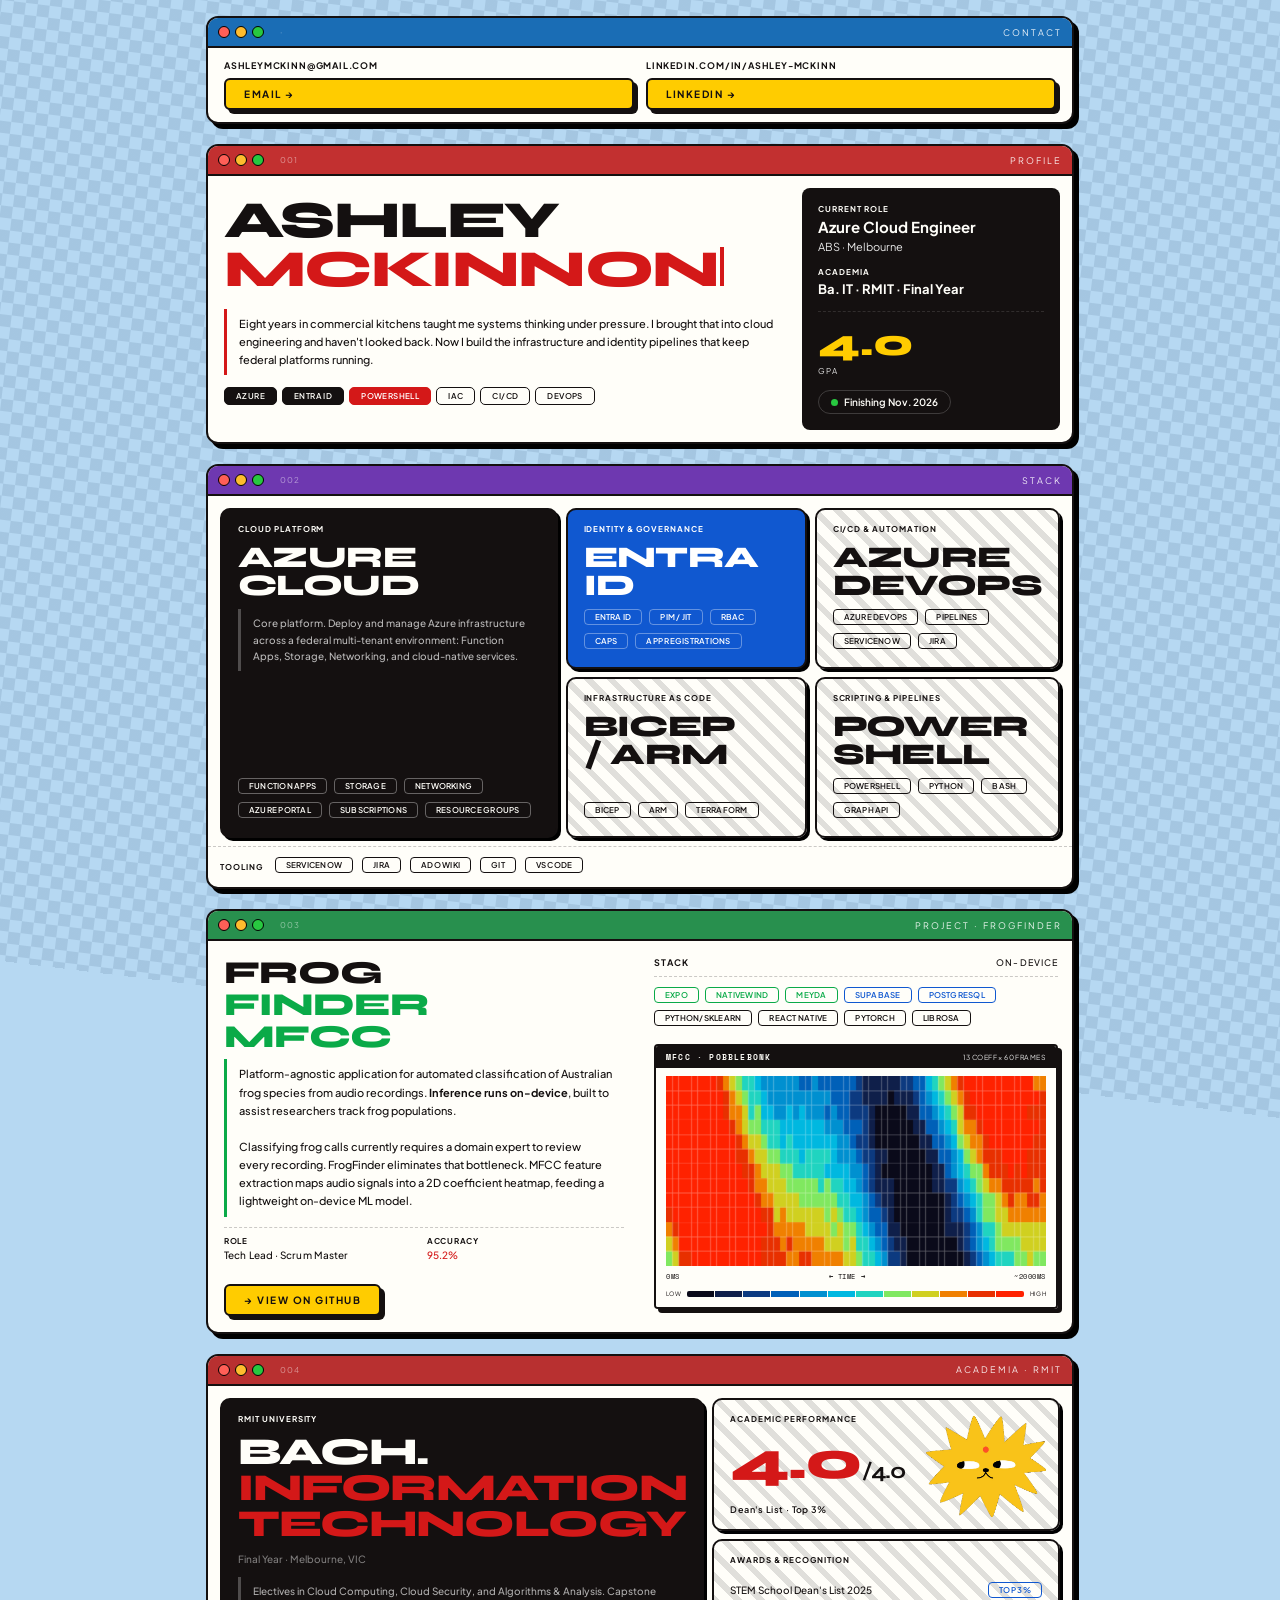
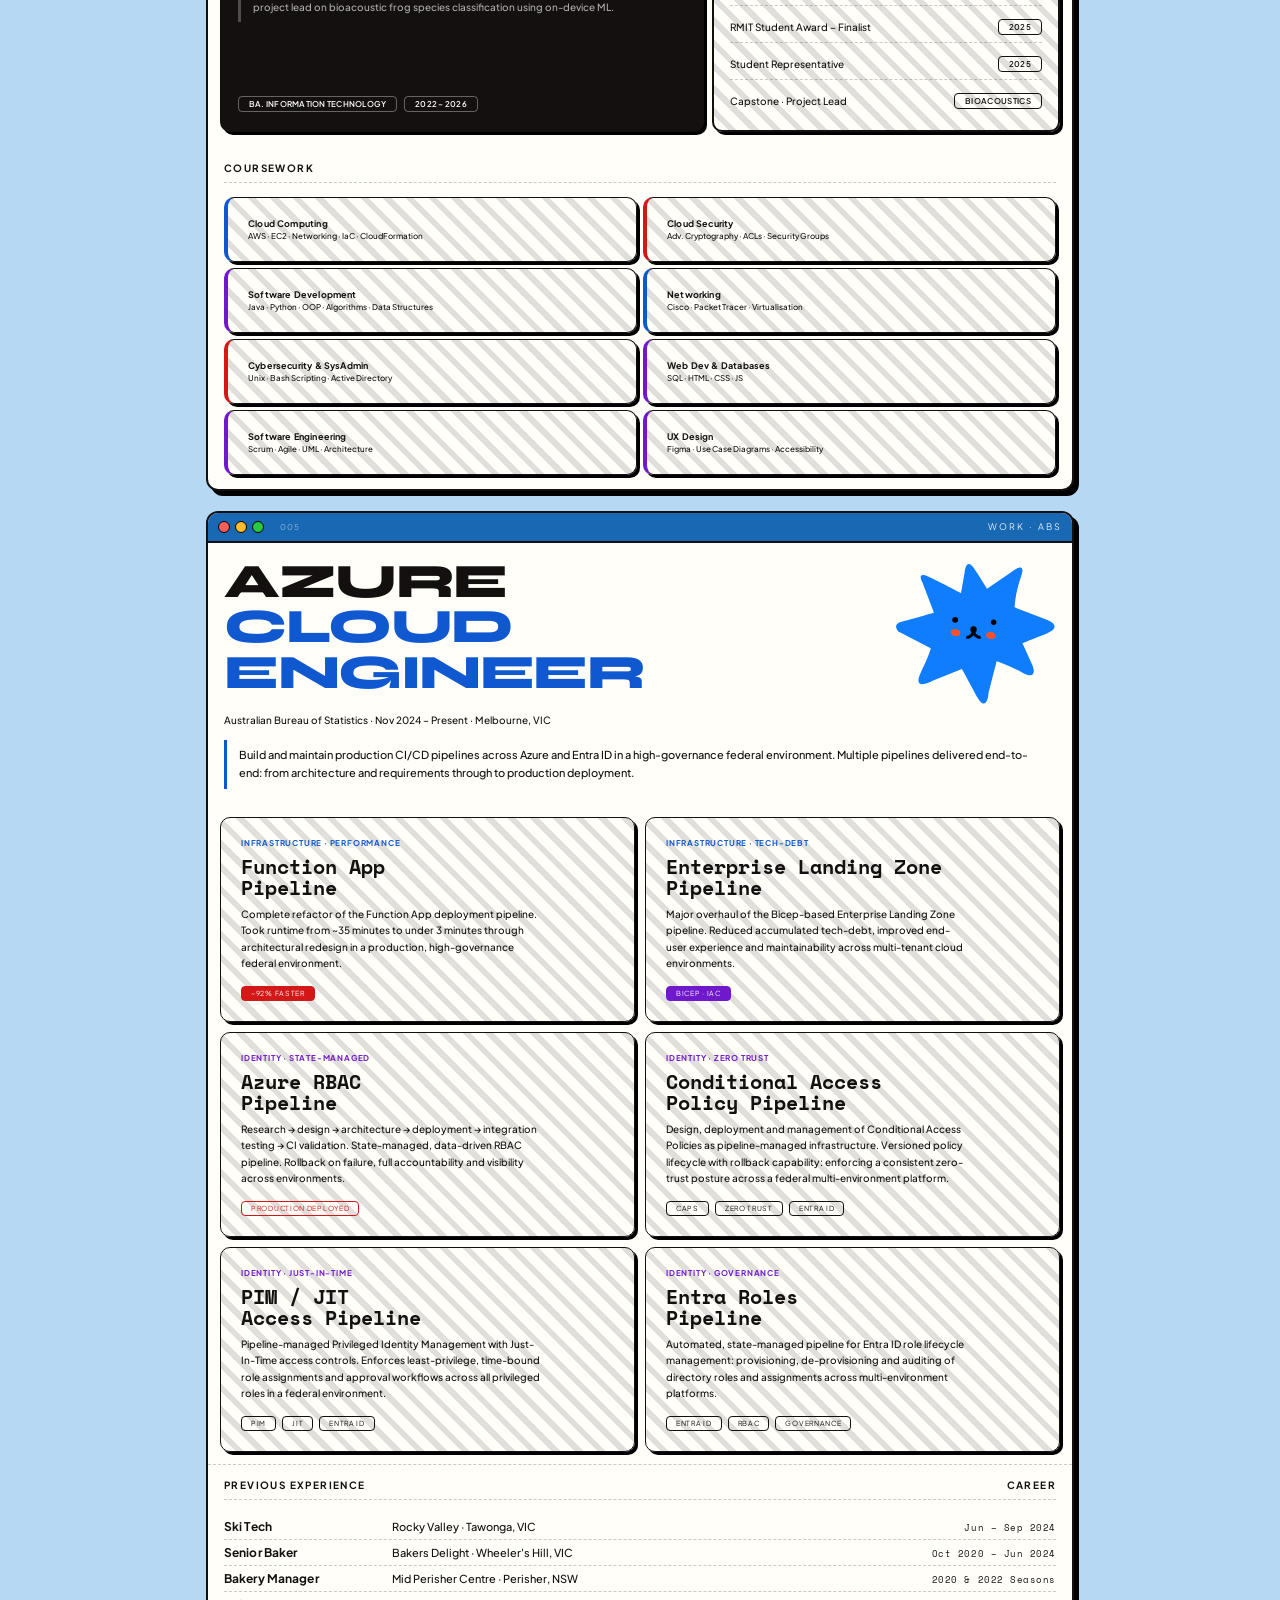
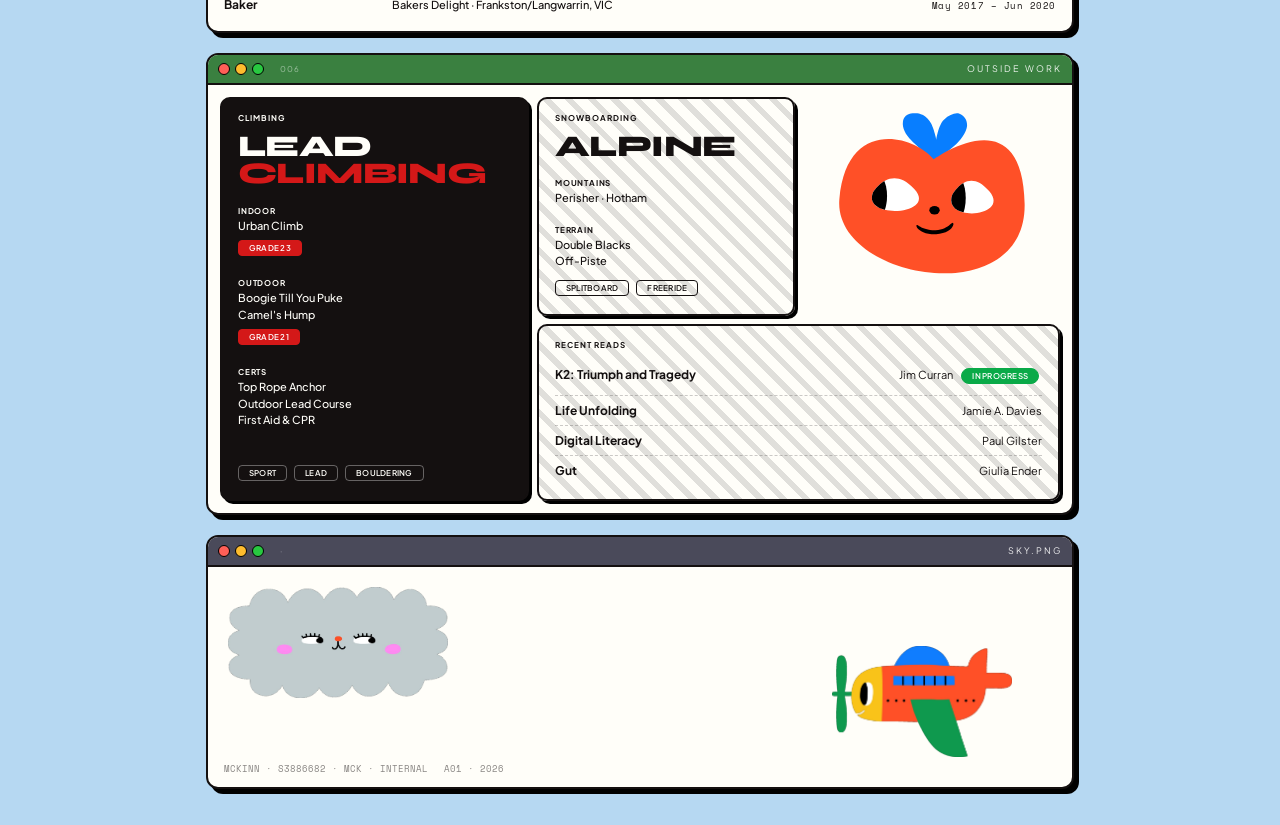
==== commit bddffb84: "Added images" ====
--- a/index.html
+++ b/index.html
@@ -4,564 +4,611 @@
 <meta charset="UTF-8">
 <meta name="viewport" content="width=device-width, initial-scale=1.0, viewport-fit=cover">
 <title>Ash McKinnon</title>
-<link href="https://fonts.googleapis.com/css2?family=IBM+Plex+Mono:wght@400;500;600;700&family=Space+Mono:wght@400;700&display=swap" rel="stylesheet">
+<link href="https://fonts.googleapis.com/css2?family=Plus+Jakarta+Sans:wght@400;500;600;700;800&family=Space+Mono:wght@400;700&family=Syne:wght@700;800&display=swap" rel="stylesheet">
 <link rel="stylesheet" href="styles.css">
 </head>
 <body>
 <div class="page">
 
-  <!-- NAV -->
-  <nav>
-    <div style="display:flex;align-items:center;gap:10px;">
-      <span class="nav-tag">v1.0</span>
-      <span style="font-size:9px;letter-spacing:0.15em;text-transform:uppercase;opacity:0.55;">Melbourne, AU</span>
-    </div>
-    <div class="nav-spinner" id="navSpinner">
-      <svg viewBox="0 0 100 100" xmlns="http://www.w3.org/2000/svg">
-        <defs>
-          <path id="circle-path" d="M 50,50 m -32,0 a 32,32 0 1,1 64,0 a 32,32 0 1,1 -64,0"/>
-        </defs>
-        <text font-family="'IBM Plex Mono', monospace" font-size="11.5" fill="currentColor" letter-spacing="2.5">
-          <textPath href="#circle-path">█ █ █ █ █ █ █ █ █  </textPath>
-        </text>
-        <circle cx="50" cy="50" r="4" fill="var(--red)"/>
-      </svg>
-    </div>
-    <div class="nav-right">ashleymckinn@gmail.com</div>
-  </nav>
-
-  <img class="carabiner" src="./images/caribiner.png" alt="carabiner">
-
-  <!-- HERO -->
-  <section class="hero">
-    <div class="hero-left">
-      <div class="reg-marks">
-        <div class="reg-circle"></div>
-        <div class="reg-circle"></div>
-        <div class="reg-circle red"></div>
-        <span class="reg-label">YEAR</span>
-      </div>
-      <div style="margin-bottom:12px;">
-        <span class="name-lg">ASHLEY</span>
-        <span class="name-lg accent">McKINNON<span class="cursor"></span></span>
-      </div>
-      <div class="hero-tags">
-        <span class="chip inv">Azure</span>
-        <span class="chip inv">Cloud Platform</span>
-        <span class="chip red">CI/CD</span>
-        <span class="chip">IaC</span>
-        <span class="chip">DevOps</span>
-        <span class="chip">Bicep</span>
-        <span class="chip">PowerShell</span>
-        <span class="chip purple">Entra ID</span>
-      </div>
-      <div class="hero-sub" style="opacity:0.8;font-size:10px;font-weight:500;">Azure Cloud Engineer · Australian Bureau of Statistics · Brunswick VIC</div>
-      <div class="status-bar">
-        <span class="live">Available for grad opportunities</span>
-        <span>Ba Information Technology · RMIT · Final Year</span>
-      </div>
-    </div>
-    <div class="hero-right">
-      <div class="serial">
-        STUDENT-3886682<br>
-        AU · ACTIVE<br>
-        2022-2026
-      </div>
-      <div>
-        <div class="barcode" style="margin-top:10px;">
-          <div class="bc-bar" style="width:2px"></div><div class="bc-bar" style="width:1px"></div><div class="bc-bar" style="width:3px"></div><div class="bc-bar" style="width:1px"></div><div class="bc-bar" style="width:2px"></div><div class="bc-bar" style="width:1px"></div><div class="bc-bar" style="width:4px"></div><div class="bc-bar" style="width:1px"></div><div class="bc-bar" style="width:2px"></div><div class="bc-bar" style="width:2px"></div><div class="bc-bar" style="width:1px"></div><div class="bc-bar" style="width:3px"></div><div class="bc-bar" style="width:1px"></div><div class="bc-bar" style="width:2px"></div><div class="bc-bar" style="width:1px"></div><div class="bc-bar" style="width:2px"></div><div class="bc-bar" style="width:3px"></div><div class="bc-bar" style="width:1px"></div><div class="bc-bar" style="width:2px"></div><div class="bc-bar" style="width:1px"></div>
-        </div>
-        <div class="barcode-num">01000001 01010011 01001000</div>
-      </div>
-    </div>
-  </section>
-
-  <!-- CONTACT BAR -->
-  <div class="contact-bar">
-    <div class="contact-item">
-      <span class="contact-key">Email</span>
-      <span class="contact-val"><a href="mailto:ashleymckinn@gmail.com">ashleymckinn@gmail.com</a></span>
-    </div>
-    <div class="contact-item" style="align-items:center;">
-      <img src="./images/developers-qr.png" alt="QR code" style="width:64px;height:64px;image-rendering:pixelated;mix-blend-mode:multiply;">
-    </div>
-    <div class="contact-item" style="align-items:flex-end;">
-      <span class="contact-key">LinkedIn</span>
-      <span class="contact-val"><a href="https://www.linkedin.com/in/ashley-mckinn/" target="_blank">linkedin.com/in/ashley-mckinn</a></span>
-    </div>
-  </div>
-
-  <!-- 001 WHO + 002 STACK -->
-  <div class="sec-label"><span>001 · WHO</span><span>Brunswick, VIC</span></div>
-  <div class="body-grid">
-    <div class="lbl-section">
-      <div class="lbl-sec-header"><span>SUMMARY</span><span class="sec-code">OVERVIEW</span></div>
-      <div class="entry">
-        <span class="entry-key">Role</span>
-        <span class="entry-val">Azure Cloud Engineer · Aus. Bureau Of Statistics</span>
-      </div>
-      <div class="entry">
-        <span class="entry-key">Academia</span>
-        <span class="entry-val sm">Ba. IT · RMIT · GPA 4.0 · Dean's List · Top 3%</span>
-      </div>
-      <div class="entry">
-        <span class="entry-key">Capstone</span>
-        <span class="entry-val sm">FrogFinder - on-device ML frog species classifier · Project Lead</span>
-      </div>
-      <div class="entry">
-        <span class="entry-key">Key Work</span>
-        <span class="entry-val sm">Fn App pipeline 35 → 3 min · ELZ overhaul · RBAC pipeline · Entra identity</span>
-      </div>
-      <div class="entry">
-        <span class="entry-key">Background</span>
-        <span class="entry-val sm">Baker → Bakery Manager (8 yrs) · Career change into cloud engineering</span>
-      </div>
-      <div class="entry">
-        <span class="entry-key">Outside</span>
-        <span class="entry-val sm">Snow sports · Lead Climbing</span>
-      </div>
-    </div>
-    <div class="lbl-section">
-      <div class="lbl-sec-header"><span>STACK</span><span class="sec-code">PRODUCTION</span></div>
-      <div class="entry" style="margin-bottom:10px;">
-        <span class="entry-key">IaC</span>
-        <div style="display:flex;flex-wrap:wrap;gap:3px;margin-top:3px;">
-          <span class="mini-badge inv">Bicep</span>
-          <span class="mini-badge inv">ARM Templates</span>
-          <span class="mini-badge">Terraform</span>
-        </div>
-      </div>
-      <div class="entry" style="margin-bottom:10px;">
-        <span class="entry-key">Scripting &amp; Pipelines</span>
-        <div style="display:flex;flex-wrap:wrap;gap:3px;margin-top:3px;">
-          <span class="mini-badge inv">PowerShell</span>
-          <span class="mini-badge inv">Azure DevOps</span>
-          <span class="mini-badge">Python</span>
-          <span class="mini-badge">Bash</span>
-        </div>
-      </div>
-      <div class="entry" style="margin-bottom:10px;">
-        <span class="entry-key">Identity &amp; Governance</span>
-        <div style="display:flex;flex-wrap:wrap;gap:3px;margin-top:3px;">
-          <span class="mini-badge inv">Entra ID</span>
-          <span class="mini-badge inv">RBAC</span>
-          <span class="mini-badge">PIM</span>
-          <span class="mini-badge">CAPs</span>
-          <span class="mini-badge">Active Directory</span>
-        </div>
-      </div>
-      <div class="entry" style="margin-bottom:10px;">
-        <span class="entry-key">Cloud Platform</span>
-        <div style="display:flex;flex-wrap:wrap;gap:3px;margin-top:3px;">
-          <span class="mini-badge inv">Azure</span>
-          <span class="mini-badge">Function Apps</span>
-          <span class="mini-badge">Storage</span>
-          <span class="mini-badge">Networking</span>
-        </div>
-      </div>
-      <div class="entry-divider">
-        <span class="entry-key">Key Metric</span>
-        <span class="entry-val sm">Fn App pipeline: <strong>35 min → &lt;3 min</strong> (~92% faster)</span>
-      </div>
-    </div>
-  </div>
-
-  <!-- PROJECT -->
-  <div class="sec-label"><span>002 · Project</span><span>FrogFinder · Capstone · RMIT</span></div>
-  <div class="project-block">
-    <div class="project-inner">
-      <div class="proj-left">
-        <div>
-          <div class="proj-title">FROG<br><span class="sub">FINDER</span><br><span class="dim">MFCC</span></div>
-          <p class="proj-desc">
-            Platform-agnostic application for automated classification of Australian frog species from environmental audio recordings. <strong>Inference runs on-device</strong> - no server dependency - built to assist researchers track frog populations over time.<br><br>
-            Classifying frog calls currently requires a domain expert to review every recording. FrogFinder eliminates that bottleneck. MFCC feature extraction maps audio signals into a 2D coefficient heatmap, feeding a lightweight on-device ML model.
-          </p>
-          <div class="proj-spec">
-            <div class="entry">
-              <span class="entry-key">Role</span>
-              <span class="entry-val sm">Tech Lead · Scrum Master</span>
-            </div>
-            <div class="entry">
-              <span class="entry-key">Accuracy</span>
-              <span class="entry-val sm red">95.2%</span>
-            </div>
-          </div>
-        </div>
-        <a class="proj-link" href="https://github.com/S3886682/project-pobblebonk" target="_blank">→ View on GitHub</a>
-      </div>
-      <div class="proj-right">
-        <div class="lbl-sec-header" style="margin-bottom:10px;"><span>STACK</span><span class="sec-code">ON-DEVICE</span></div>
-        <div>
-          <span class="mini-badge green">Expo Router</span>
-          <span class="mini-badge green">NativeWind</span>
-          <span class="mini-badge green">Meyda</span>
-          <span class="mini-badge">Expo AV</span>
-          <span class="mini-badge">AsyncStorage</span>
-          <span class="mini-badge blue">Supabase</span>
-          <span class="mini-badge blue">PostgreSQL</span>
-          <span class="mini-badge">Python/Sklearn</span>
-          <span class="mini-badge">React Native</span>
-          <span class="mini-badge">PyTorch</span>
-          <span class="mini-badge">Librosa</span>
-        </div>
-        <div class="heatmap-wrap">
-          <div class="heatmap-label-sm">Pobblebonk · 13 coefficients × 60 frames</div>
-          <canvas id="heatmapCanvas" width="320" height="160" style="width:100%;display:block;"></canvas>
-          <div class="heatmap-axes">
-            <span>0ms</span><span>← Time →</span><span>~2000ms</span>
-          </div>
-          <div class="colorbar">
-            <div class="colorbar-cell" style="background:#0a0a1a;"></div>
-            <div class="colorbar-cell" style="background:#0f1f4a;"></div>
-            <div class="colorbar-cell" style="background:#0c3a80;"></div>
-            <div class="colorbar-cell" style="background:#0060b8;"></div>
-            <div class="colorbar-cell" style="background:#0090d0;"></div>
-            <div class="colorbar-cell" style="background:#00b8e0;"></div>
-            <div class="colorbar-cell" style="background:#20d4c0;"></div>
-            <div class="colorbar-cell" style="background:#80e860;"></div>
-            <div class="colorbar-cell" style="background:#d0d020;"></div>
-            <div class="colorbar-cell" style="background:#f08000;"></div>
-            <div class="colorbar-cell" style="background:#e83000;"></div>
-            <div class="colorbar-cell" style="background:#ff2200;"></div>
-          </div>
-        </div>
-        <div style="margin-top:10px;">
-          <span class="entry-key" style="display:block;margin-bottom:3px;">Status</span>
-        </div>
-      </div>
-    </div>
-  </div>
-
-  <!-- ACADEMIA -->
-  <div class="sec-label"><span>003 · Academia</span><span>RMIT · Ba Information Technology</span></div>
-  <div class="grad-block">
-    <div class="grad-inner">
-      <div class="gpa-block">
-        <span class="entry-key" style="margin-bottom:4px;opacity:0.8;font-size:8px;letter-spacing:0.2em;">GPA</span>
-        <div class="gpa-num">4.0<span style="font-size:28px;opacity:0.4;">/4.0</span></div>
-        <div class="gpa-sub">Ba. Information Technology · RMIT University · Final Year </div>
-        <div style="margin-top:12px;display:flex;flex-wrap:wrap;gap:4px;">
-          <span class="chip inv" style="font-size:7px;">Cloud Architecture</span>
-          <span class="chip red" style="font-size:7px;">Open to grad roles</span>
-          <span class="chip" style="font-size:7px;">DevOps</span>
-          <span class="chip" style="font-size:7px;">Platform Eng</span>
-        </div>
-      </div>
-      <div class="grad-right">
-        <span class="entry-key" style="display:block;margin-bottom:8px;">Awards &amp; Recognition</span>
-        <div class="award-row">
-          STEM School Dean's List 2025
-          <span class="award-tag" style="border-color:var(--blue);color:var(--blue);">Top 3%</span>
-        </div>
-        <div class="award-row">
-          RMIT Student Award - Finalist
-          <span class="award-tag">2025</span>
-        </div>
-        <div class="award-row">
-          Student Representative
-          <span class="award-tag">2025</span>
-        </div>
-        <div class="award-row">
-          Project Lead · Bioacoustic Classification of Frog Species
-          <span class="award-tag">Capstone</span>
-        </div>
-      </div>
-    </div>
-    <div class="coursework-block">
-      <div class="coursework-eyebrow">Coursework</div>
-      <div class="coursework-grid">
-        <div class="course-item">
-          <span class="course-name">Cloud Computing</span>
-          <span class="course-sub">AWS · EC2 · Networking · IaC · CloudFormation</span>
-        </div>
-        <div class="course-item">
-          <span class="course-name">Cloud Security</span>
-          <span class="course-sub">Adv. Cryptography · ACLs · Security Groups</span>
-        </div>
-        <div class="course-item">
-          <span class="course-name">Software Development</span>
-          <span class="course-sub">Java · Python · OOP</span>
-        </div>
-        <div class="course-item">
-          <span class="course-name">Networking</span>
-          <span class="course-sub">Cisco · Packet Tracer · Virtualisation</span>
-        </div>
-        <div class="course-item">
-          <span class="course-name">Cybersecurity &amp; SysAdmin</span>
-          <span class="course-sub">Unix · Bash Scripting · Active Directory</span>
-        </div>
-        <div class="course-item">
-          <span class="course-name">Web Dev &amp; Databases</span>
-          <span class="course-sub">SQL · HTML · CSS · JS</span>
-        </div>
-        <div class="course-item">
-          <span class="course-name">Software Engineering</span>
-          <span class="course-sub">Scrum · Agile · UML · Architecture</span>
-        </div>
-        <div class="course-item">
-          <span class="course-name">UX Design</span>
-          <span class="course-sub">Figma · Use Case Diagrams · Accessibility</span>
-        </div>
-      </div>
-    </div>
-  </div>
-
-  <!-- WORK -->
-  <div class="sec-label"><span>004 · Work</span><span>ABS · Platform Engineering</span></div>
-  <div class="work-block">
-    <div class="work-hero">
-      <div class="abs-logo">ABS</div>
-      <div class="work-title-block">
-        <div class="work-org">Australian Bureau of Statistics</div>
-        <div class="work-role">AZURE CLOUD<br><span class="accent">ENGINEER</span></div>
-        <div class="work-focus">Platform Engineering · Identity Management (Entra) · Bicep · PowerShell</div>
-      </div>
-    </div>
-
-    <div class="stat-strip">
-      <div class="stat-cell">
-        <div class="stat-num"><span class="accent"><s>35</s></span><span class="unit">min → </span><span class="accent">&lt;3</span><span class="unit">min</span></div>
-        <div class="stat-desc"><br>Function App <br> pipeline refactor</div>
-      </div>
-      <div class="stat-cell">
-        <div class="stat-num" style="color:var(--purple)">ELZ</div>
-        <div class="stat-desc">Enterprise Landing Zone<br>Bicep pipeline overhaul</div>
-      </div>
-      <div class="stat-cell">
-        <div class="stat-num blue">RBAC</div>
-        <div class="stat-desc">State-managed data-driven<br>permissions pipeline - built from scratch</div>
-      </div>
-    </div>
-
-    <div class="pipelines-grid">
-      <div class="pipeline-card">
-        <div class="pc-tag">Pipeline refactor · Performance</div>
-        <div class="pc-title"><span class="accent">Function App</span><br>Pipeline</div>
-        <div class="pc-desc">Complete refactor of the Function App deployment pipeline. Took runtime from ~35 minutes to under 3 minutes through architectural redesign in a production, high-governance federal environment.</div>
-        <div><span class="pc-badge inv">~92% faster</span></div>
-        <div class="pc-num">01</div>
-      </div>
-      <div class="pipeline-card">
-        <div class="pc-tag">Pipeline overhaul · Tech-debt</div>
-        <div class="pc-title"><span class="purple">Enterprise Landing Zone</span><br>Pipeline</div>
-        <div class="pc-desc">Major overhaul of the Bicep-based Enterprise Landing Zone pipeline. Reduced accumulated tech-debt, improved end-user experience and maintainability across multi-tenant cloud environments.</div>
-        <div><span class="pc-badge inv-purple">Bicep · IaC</span></div>
-        <div class="pc-num">02</div>
-      </div>
-      <div class="pipeline-card">
-        <div class="pc-tag">Built from scratch · State-managed</div>
-        <div class="pc-title"><span class="blue">Azure RBAC</span><br>Pipeline</div>
-        <div class="pc-desc">Research → design → architecture → deployment → integration testing → CI validation. State-managed, data-driven RBAC pipeline. Rollback on failure, full accountability and visibility across environments.</div>
-        <div><span class="pc-badge red">Production deployed</span></div>
-        <div class="pc-num">03</div>
-      </div>
-      <div class="pipeline-card">
-        <div class="pc-tag">Identity · Governance</div>
-        <div class="pc-title"><span class="accent">Entra Identity</span><br>Pipelines</div>
-        <div class="pc-desc">Entra Connect (AD ↔ Azure sync), Conditional Access Policies, PIM setup, App Registrations, Policy Management. Ensuring secure identity posture across a federal, multi-environment platform.</div>
-        <div>
-          <span class="pc-badge def">CAPs</span>
-          <span class="pc-badge def">PIM</span>
-          <span class="pc-badge def">Entra Connect</span>
-        </div>
-        <div class="pc-num">04</div>
-      </div>
-    </div>
-
-    <div class="tech-slash-block">
-      <div class="slash-eyebrow">Platform &amp; Tooling</div>
-      <div class="slash-text">
-        Workflow <span class="sub">(Agile, Jira, ServiceNow)</span>
-        <span class="sep">/</span>CI/CD &amp; Automation <span class="sub">(Azure DevOps, Pipeline Design, PowerShell)</span>
-        <span class="sep">/</span>Identity &amp; Access Management <span class="sub">(Entra ID, RBAC, PIM, Conditional Access, App Registrations)</span>
-        <span class="sep">/</span>Hybrid Identity <span class="sub">(Entra Connect, Cross-Tenant Sync)</span>
-        <span class="sep">/</span>Cloud Platform <span class="sub">(Function Apps, Storage, Networking)</span>
-        <span class="sep">/</span>Governance &amp; Policy <span class="sub">(Policy Management, Compliance Controls)</span>
-        <span class="sep">/</span>Infrastructure as Code <span class="sub">(Bicep, ARM Templates, Landing Zones)</span>
-      </div>
-    </div>
-  </div>
-
-  <!-- OUTSIDE WORK -->
-  <div class="sec-label"><span>005 · Outside Work</span><span>Brunswick</span></div>
-  <div class="interests-block">
-    <div class="body-grid">
-      <div class="lbl-section">
-        <div class="lbl-sec-header"><span>SNOWBOARDING</span><span class="sec-code">ALPINE</span></div>
-        <div class="entry">
-          <span class="entry-key">Home Mountains</span>
-          <span class="entry-val sm">Perisher · Hotham</span>
-        </div>
-        <div class="entry">
-          <span class="entry-key">Terrain</span>
-          <span class="entry-val sm">Double Blacks · Off-Piste</span>
-        </div>
-        <div class="entry">
-          <span class="entry-key">Discipline</span>
-          <span class="entry-val sm">Splitboarding · Freeride · Eurocarving</span>
-        </div>
-      </div>
-      <div class="lbl-section">
-        <div class="lbl-sec-header"><span>CLIMBING</span><span class="sec-code">SPORT</span></div>
-        <div class="entry">
-          <span class="entry-key">Outdoor Sport</span>
-          <span class="entry-val sm">GRADE 21 · Boogie Till You Puke · Camel's Hump</span>
-        </div>
-        <div class="entry">
-          <span class="entry-key">Indoor Sport</span>
-          <span class="entry-val sm">GRADE 23 · @ Urban Climb</span>
-        </div>
-        <div class="entry">
-          <span class="entry-key">Courses</span>
-          <span class="entry-val sm">Top Rope Anchor Setting · Outdoor Lead Course</span>
-        </div>
-      </div>
-    </div>
-    <div class="interests-grid">
-      <div class="reading-card">
-        <div>
-          <div class="reading-eyebrow">Currently reading</div>
-          <div class="reading-title">K2:<br><span class="purple">Triumph and Tragedy</span></div>
-          <div class="reading-author">Jim Curran</div>
-        </div>
-        <span class="reading-badge">In progress →</span>
-      </div>
-    </div>
-  </div>
-
-  <!-- FROG -->
-  <div class="frog-block">
-    <pre class="frog-art">                                                                                      :------::                                                                            ::                 -
-                                                                                 :-+#%%@@@@@@@%%#*=-
-                                                                               =*%@@@@@@%@@@%@@@@@@@%*=:
-                                                                             =#@@@@%%@@@@@@@@@@@@%%@@@@@#=:
-                                                                           :#@@%@@@@@%*+-:::-=+#%@@@@%%@@@%*- -+**+-
-                                                                          =%@@@@@@@%=    :---::::-+#@@@%@%@@@%@@@@@@*
-                                                                         =@@@@@@@@+  -*%%@@@@@@%#+-:-+%@@@@@@@@@@@%@#
-                                       :::          -==-                =@@@@@@@@- +%@@@@@%%%%%@@@@%*=:=#@@@@@@@@@@%:
-                                     -#%@@%+:     =%@@@@%-             :%@@@@@@@--%@@@@@@@@@@@@@%%%@@@%+:-#@@@@@@@@#-
-                                    :@@@@@@@%+:   %@@@@@@%             #@@@@@@@=+@@%@@@@@#=--=*%@@@@@@@@%+:=%@@@@@@@@*                         :::
-                                     *@@@@@%@@%+: *@@@@@@@-           =@@@@@@@#*@@@@@@@%-       -#@@@@@%@@%- +@@@%@@@@%=                     +%@@@%+   =*##*=
-                                      -*@@@@@@@@%=+@@@@@@@=           #@@@@@@%#@@@@@@@#:          -*@@@@@%@@+ :*@@%@@%@@*                   +@@@@@@@=:#@@@@@@*
-                                        -*@@@@@%@@@@@@@@@@#+++++=    =@@@@@@@@@@@@@@@%:             -%@@@@@@@#  =%@@@@@@@%-                 :%@@@@@@%%@%%@@%@*
-                                          =%@@@@@@@@@@@@@@@@@@@@@%-  #@@@@@@@@@@@@@@@-               :#@@@@@%@#  :*@@@@@%@@=         :+###*+-#@@@@@@@@@@@@@@+
-                                   :-+*##%%%@@@@@@@@@@@@@@@@%@@@@@= -@@@@@@@@@@@@@@@+                  #@%@@@%@#   =@@@@@@@@+       :%@@@@@@@@@@@@@@@@@@@@@=
-                               :+#%@@@@@@@@@%@@@@@@@@@@@@@@@@%##*-  +@@@@@@@@@@@@@@%                    #@%@@@%@*   -%@@@@@@@*      :#@@@%%@@@@@@@@@@@@@@%-
-                               #@@@@%%@@@@@@@@@@@@@@@@@@@@@@@%*=:   #@@@@@@@@@@@@@@=                    :%@@@@@@@=   :#@%@@@%@#       =*#@@@@@@@@@@@@@@@@%%%%%#=
-                               +@@@@@@%%#*+======*%@@@@@@@@%@@@@@%*+@@@@@@@@@@@@@@%                      -@@@@@@@%:    #@%@@@%@#         -#@@@@@@@@@@@@@%@@@@@@@=
-                                :=*+=-:             :-=*#%@@@@%%@@@@@@@@@@@@@@@@@@+                       +@@@@@%@*     #@@@@@%@#      :=*%@@@@@@@@@@@@@@@@@@@@#:
-                                                         :=*#@@@@@%@@@@@@@@@@@@@@%:                        #@@@@@@@-     #@@@@@%@*   =*%@@@@@@@@@@@%###**++++=-
-                                                             :=*%@@@@@@@@@@@@@@@@#                         -@@@@@@@#      #@@@@@@@**%@@@@%@@@@%#=:
-                                                                 :*@@@@@@@@@@@@@@+                          #@@@@@@@=     :%@@@@@@@@@%%%@@@%*=
-                                                                  +@@@@@@@%%@@@@*                           -@@@@@@@#      -@@@@@@@@@@@@%*=:
-                                                                  #@@@@@@%::-=-:                             #@@@@@@@-     +@@@@@@@@@%#=:
-                                                                 :%@@@@@@#                                   -@@%@@%@#     +@@@@@@@@@=
-                                                                 -@@@@@@@#                                    *@@@@@@#      :*@@@@@@@*
-                                                                 -@@@@@@@*                                     -*##*=         #@%@@@@@-
-                                                                 -@@@@@@@*                                                    =@@@@@@@+
-                                                                 -@@@@@@@*                                                    :%@@@@@@#
-                                                                 -@@@@@@@#                                                     #@@@@@@%:
-                                                                 :%@@@@@@#                                                     *@@@@@@@-
-                                                                  #@@@@@@%:                                                    +@@@@@@@-
-                                                                  +@@@@@@@=                                                    +@@@@@@@-
-                                                                  -@@@@@@@*                                                    *@@@@@@@-
-                                                                   %@@@@@@%:                                                   #@@@@@@%:
-                                                                   +@@@@@@@+                                                  -@@@@@@@#
-                                                                   :%@@@@@@%                                                  *@@@@@%@=
-                                                                    *@@@@@@@+                                                -@%@@@%@#
-                                                                    :%@@@@@@%:                                               =@@@@@@@-
-                                                                     +@@@@@@@*                                                -*###*-
-                                                                      #@@@@@@@=
-                                                                      :%@@@@@@@-
-                                                                       =@@@@@@@%:
-                                                                        +@@@@@%@%:
-                                                                         +@@@@@@@%:                                         -*##*+:
-                                                                         :%@@@@@@@@:                                       +@@@@@@%*-
-                                                                       -*%@@@@@@@@%:                                       +@@@%%%@@@#=
-                                                                     -#@@@@@@@@@%=                                          -*%@@@@@@@@%=
-                                                                   =#@@@%@@@@%*-                                              :=%@@@@@@@@%=
-                                                                 =#@@@@@%@@%+:                                                   =#@@@@@@@@#:
-                                                               -#@@@@@@@@%=            -+*#*+:                                     =%@@@@@%@@=
-                                                              *@@@@@@@@%=           :+#@@@@@@@-                :=++=-                +@@@@@@@@+
-                                                            -%@@@@@@@%=          :+#@@@@%%@@@%-               +%@@@@@#+-              -%@@@@@@@=
-                                                           -%@%@@@@@*:        -+#@@@@%%@@@@#+:                #@@%%%@@@@%*=:           -@@@@@@@%
-                                                           #@%@@@@@+     :-+*%@@@@%%@@@@%+-                    +#@@@@%%@@@@%#+=:        *@@@@@@@-
-                                                          -@@@@@@@*   =*%%@@@@%%%@@@@%+-                         -+#@@@@@%%@@@@@%*+=-:  +@%@@@%@-
-                                                          -@@@@@@@#  #@@@@@@@@@@@%#+-                               :=*%@@@@@%%@@@@@@%%#%@@@@@@%:
-                                                           #@%@@@@@+ %@%@@@@@@#+-:                                      -=*%@@@@@@@@@@@@@@@@@@@#
-                                                           :%@%@@@@@#*%@@@@@@@*                                             :=+*%@@@@@@@@@@@@@@-
-                                                            :#@@%@@@@@%@@@@@@@@#:                                              +%@@@@@@@@@@@%@+
-                                                              =%@@@@@@@@@@@@@@@@%-                                            #@@@@@@@@@@@@@@#
-                                                                =%@@%@@@@@@@@@@@@@+                                          *@%@@@@@@@@@@@@%:
-                                                                  +%@@@@@@@@@@@@@@@#:                                       -@@@@@@@@@@@@@@@=
-                                                                   :+%@@@@@@@@@@@@%@%-                                      =@@@@@@@@@@@@@@*
-                                                                     :*@@%@@@@@@@@@%@@-                                     =@%@@@@@@@@@@@%
-                                                                       -#@@@@@@@@@@@%@%                                     -@@@@@@@@@@@@@=
-                                                                         =%@@@@@@@@@@@%:                                     #@%@@@@@@@@@#
-                                                                          :*@@@@@@@@@@%                                      :%@%@@@@@@@@=
-                                                                           :#@@@@@@@@@-                                       -%@@@@@@@@%
-                                                                        :+#@@@@@@@@@%-                                         :#@@@@@@@@#+:
-                                                                      =#@@@@@%%@@@#=                                             +@@@@@@@@@@#*#%%%%%###*++-:
-                                                               ::--:+%@@@%%@@@@%*-                                                 +%@@@@@%@@@@@@@@@@@@@@@@@#:
-                                                         :-+*#%@@@@@@@@@@@@@%+-                                                      -+%@@@@@@@@@@@@@@@@%%@@@+
-                                                     -=*%@@@@@@@@@@@@@@@@@#-                                                            -@@@@@@@@@@@@@@@@@%#+
-                                                 :=*%@@@@@@@@@@@@@@@@@@@@@*                                                             -@@@@@@@@@@@@@@@@@#-
-                                                +%@@@@@@@@@@@@@@@@@@@@@@@@@#:                                                           :@@@@@@@@@@@@@@@%@@@*
-                                               =@@%@@@@@@@@@@@@@@@@@@@@@@@@@%+                                                           #@@@@@@@@@@@@@@@@@@@+
-                                               :*%@@@@@@@%@@%*%@@@@@@@@@@@@%@@-                                                          =@@@@@@@@@%@@@@@@@@#:
-                                                 *@@@@@@@@%= -@@@@@@@#-*%@@@%+                                                            +%@@@%*+%@@@@@@#-:
-                                                =@%@@@%@%=   #@@@@@%@-  :--:                                                                :--:  :+#%%#=
-                                                *@@@@@@%-   :%@@@@@@#
-                                                 =#%%#*:     =#@@@%#:
-                                                               :-::
-
-                                                                                                                                                                                                        </pre>
-  </div>
-
-  <footer>
-    <span>MCKINN · S3886682 · MCK · INTERNAL</span>
-    <span>A01 · 2026</span>
-  </footer>
+  <!-- WINDOW: CONTACT -->
+  <div class="window">
+    <div class="window-titlebar" style="background:#1a6db5;">
+      <span class="window-num">·</span>
+      <span class="window-title">CONTACT</span>
+      <div class="window-controls">
+        <span class="win-btn"></span><span class="win-btn"></span><span class="win-btn"></span>
+      </div>
+    </div>
+    <div class="window-body">
+      <div class="contact-bar">
+        <div class="contact-item">
+          <span class="contact-key">ashleymckinn@gmail.com</span>
+          <a class="btn" href="mailto:ashleymckinn@gmail.com">Email →</a>
+        </div>
+        <div class="contact-item">
+          <span class="contact-key">linkedin.com/in/ashley-mckinn</span>
+          <a class="btn" href="https://www.linkedin.com/in/ashley-mckinn/" target="_blank">LinkedIn →</a>
+        </div>
+      </div>
+    </div>
+  </div>
+
+  <!-- WINDOW: PROFILE -->
+  <div class="window">
+    <div class="window-titlebar" style="background:#c23030;">
+      <span class="window-num">001</span>
+      <span class="window-title">PROFILE</span>
+      <div class="window-controls">
+        <span class="win-btn"></span><span class="win-btn"></span><span class="win-btn"></span>
+      </div>
+    </div>
+    <div class="window-body">
+      <section class="hero">
+        <div class="hero-left">
+          <div class="name-wrap">
+            <span class="name-lg">ASHLEY</span>
+            <span class="name-lg accent">McKINNON<span class="cursor"></span></span>
+          </div>
+          <blockquote class="hero-bio academia-quote">Eight years in commercial kitchens taught me systems thinking under pressure. I brought that into cloud engineering and haven't looked back. Now I build the infrastructure and identity pipelines that keep federal platforms running.</blockquote>
+          <div class="hero-tags">
+            <span class="chip inv">Azure</span>
+            <span class="chip inv">Entra ID</span>
+            <span class="chip red">PowerShell</span>
+            <span class="chip">IaC</span>
+            <span class="chip">CI/CD</span>
+            <span class="chip">DevOps</span>
+          </div>
+        </div>
+        <div class="hero-right">
+          <div>
+            <div class="profile-card-label">Current Role</div>
+            <div class="profile-card-role">Azure Cloud Engineer</div>
+            <div class="profile-card-sub">ABS · Melbourne</div>
+          </div>
+          <div>
+            <div class="profile-card-label">Academia</div>
+            <div class="profile-card-role" style="font-size:13px;">Ba. IT · RMIT · Final Year</div>
+          </div>
+          <div class="profile-stat-row">
+            <div>
+              <div class="profile-stat-num">4.0</div>
+              <div class="profile-stat-lbl">GPA</div>
+            </div>
+          </div>
+          <div class="profile-open-pill">
+            <span class="open-dot"></span>
+            Finishing Nov. 2026
+          </div>
+        </div>
+      </section>
+    </div>
+  </div>
+
+  <!-- WINDOW: STACK -->
+  <div class="window">
+    <div class="window-titlebar" style="background:#6e38b0;">
+      <span class="window-num">002</span>
+      <span class="window-title">STACK</span>
+      <div class="window-controls">
+        <span class="win-btn"></span><span class="win-btn"></span><span class="win-btn"></span>
+      </div>
+    </div>
+    <div class="window-body">
+      <div class="stack-grid">
+        <!-- Cloud Platform: large dark card, spans 2 rows -->
+        <div class="stack-card dark span-rows">
+          <div class="stack-card-eyebrow">Cloud Platform</div>
+          <div class="stack-card-title">AZURE<br>CLOUD</div>
+          <blockquote class="academia-quote" style="border-left-color:rgba(255,255,255,0.25);color:rgba(255,255,255,0.7);font-size:10px;">Core platform. Deploy and manage Azure infrastructure across a federal multi-tenant environment: Function Apps, Storage, Networking, and cloud-native services.</blockquote>
+          <div class="stack-card-badges">
+            <span class="mini-badge">Function Apps</span>
+            <span class="mini-badge">Storage</span>
+            <span class="mini-badge">Networking</span>
+            <span class="mini-badge">Azure Portal</span>
+            <span class="mini-badge">Subscriptions</span>
+            <span class="mini-badge">Resource Groups</span>
+          </div>
+        </div>
+        <!-- Identity & Governance: blue -->
+        <div class="stack-card blue-card">
+          <div class="stack-card-eyebrow">Identity &amp; Governance</div>
+          <div class="stack-card-title">ENTRA<br>ID</div>
+          <div class="stack-card-badges">
+            <span class="mini-badge">Entra ID</span>
+            <span class="mini-badge">PIM / JIT</span>
+            <span class="mini-badge">RBAC</span>
+            <span class="mini-badge">CAPs</span>
+            <span class="mini-badge">App Registrations</span>
+          </div>
+        </div>
+        <!-- CI/CD & Automation: light -->
+        <div class="stack-card">
+          <div class="stack-card-eyebrow">CI/CD &amp; Automation</div>
+          <div class="stack-card-title">AZURE<br>DEVOPS</div>
+          <div class="stack-card-badges">
+            <span class="mini-badge">Azure DevOps</span>
+            <span class="mini-badge">Pipelines</span>
+            <span class="mini-badge">ServiceNow</span>
+            <span class="mini-badge">Jira</span>
+          </div>
+        </div>
+        <!-- Infrastructure as Code: plain -->
+        <div class="stack-card">
+          <div class="stack-card-eyebrow">Infrastructure as Code</div>
+          <div class="stack-card-title">BICEP<br>/ ARM</div>
+          <div class="stack-card-badges">
+            <span class="mini-badge">Bicep</span>
+            <span class="mini-badge">ARM</span>
+            <span class="mini-badge">Terraform</span>
+          </div>
+        </div>
+        <!-- Scripting & Pipelines: plain -->
+        <div class="stack-card">
+          <div class="stack-card-eyebrow">Scripting &amp; Pipelines</div>
+          <div class="stack-card-title">POWER<br>SHELL</div>
+          <div class="stack-card-badges">
+            <span class="mini-badge">PowerShell</span>
+            <span class="mini-badge">Python</span>
+            <span class="mini-badge">Bash</span>
+            <span class="mini-badge">Graph API</span>
+          </div>
+        </div>
+      </div>
+      <div class="stack-tooling">
+        <span class="stack-tooling-label">Tooling</span>
+        <span class="mini-badge">ServiceNow</span>
+        <span class="mini-badge">Jira</span>
+        <span class="mini-badge">ADO Wiki</span>
+        <span class="mini-badge">Git</span>
+        <span class="mini-badge">VS Code</span>
+      </div>
+    </div>
+  </div>
+
+  <!-- WINDOW: PROJECT · FROGFINDER -->
+  <div class="window">
+    <div class="window-titlebar" style="background:#28904e;">
+      <span class="window-num">003</span>
+      <span class="window-title">PROJECT · FROGFINDER</span>
+      <div class="window-controls">
+        <span class="win-btn"></span><span class="win-btn"></span><span class="win-btn"></span>
+      </div>
+    </div>
+    <div class="window-body">
+      <div class="project-inner">
+        <div class="proj-left">
+          <div>
+            <div class="proj-title">FROG<br><span class="sub">FINDER</span><br><span class="dim">MFCC</span></div>
+            <blockquote class="academia-quote proj-desc" style="border-left-color:var(--green);">
+              Platform-agnostic application for automated classification of Australian frog species from audio recordings. <strong>Inference runs on-device</strong>, built to assist researchers track frog populations.<br><br>
+              Classifying frog calls currently requires a domain expert to review every recording. FrogFinder eliminates that bottleneck. MFCC feature extraction maps audio signals into a 2D coefficient heatmap, feeding a lightweight on-device ML model.
+            </blockquote>
+            <div class="proj-spec">
+              <div class="entry">
+                <span class="entry-key">Role</span>
+                <span class="entry-val sm">Tech Lead · Scrum Master</span>
+              </div>
+              <div class="entry">
+                <span class="entry-key">Accuracy</span>
+                <span class="entry-val sm red">95.2%</span>
+              </div>
+            </div>
+          </div>
+          <div class="proj-actions">
+            <a class="btn" href="https://github.com/S3886682/project-pobblebonk" target="_blank">→ View on GitHub</a>
+          </div>
+        </div>
+        <div class="proj-right">
+          <div class="lbl-sec-header" style="margin-bottom:10px;"><span>STACK</span><span class="sec-code">ON-DEVICE</span></div>
+          <div class="badge-group">
+            <span class="mini-badge green">Expo</span>
+            <span class="mini-badge green">NativeWind</span>
+            <span class="mini-badge green">Meyda</span>
+            <span class="mini-badge blue">Supabase</span>
+            <span class="mini-badge blue">PostgreSQL</span>
+            <span class="mini-badge">Python/Sklearn</span>
+            <span class="mini-badge">React Native</span>
+            <span class="mini-badge">PyTorch</span>
+            <span class="mini-badge">Librosa</span>
+          </div>
+          <div class="heatmap-wrap">
+            <div class="heatmap-titlebar">
+              <span class="heatmap-title">MFCC · POBBLEBONK</span>
+              <span class="heatmap-spec">13 COEFF × 60 FRAMES</span>
+            </div>
+            <div class="heatmap-inner">
+              <canvas id="heatmapCanvas" width="320" height="160" style="width:100%;display:block;"></canvas>
+              <div class="heatmap-axes">
+                <span>0ms</span><span>← Time →</span><span>~2000ms</span>
+              </div>
+              <div class="colorbar-wrap">
+                <span class="colorbar-label">Low</span>
+                <div class="colorbar">
+                  <div class="colorbar-cell" style="background:#0a0a1a;"></div>
+                  <div class="colorbar-cell" style="background:#0f1f4a;"></div>
+                  <div class="colorbar-cell" style="background:#0c3a80;"></div>
+                  <div class="colorbar-cell" style="background:#0060b8;"></div>
+                  <div class="colorbar-cell" style="background:#0090d0;"></div>
+                  <div class="colorbar-cell" style="background:#00b8e0;"></div>
+                  <div class="colorbar-cell" style="background:#20d4c0;"></div>
+                  <div class="colorbar-cell" style="background:#80e860;"></div>
+                  <div class="colorbar-cell" style="background:#d0d020;"></div>
+                  <div class="colorbar-cell" style="background:#f08000;"></div>
+                  <div class="colorbar-cell" style="background:#e83000;"></div>
+                  <div class="colorbar-cell" style="background:#ff2200;"></div>
+                </div>
+                <span class="colorbar-label">High</span>
+              </div>
+            </div>
+          </div>
+        </div>
+      </div>
+    </div>
+  </div>
+
+  <!-- WINDOW: ACADEMIA -->
+  <div class="window">
+    <div class="window-titlebar" style="background:#b83030;">
+      <span class="window-num">004</span>
+      <span class="window-title">ACADEMIA · RMIT</span>
+      <div class="window-controls">
+        <span class="win-btn"></span><span class="win-btn"></span><span class="win-btn"></span>
+      </div>
+    </div>
+    <div class="window-body">
+      <div class="academia-grid">
+        <!-- RMIT: dark card, spans 2 rows -->
+        <div class="stack-card dark span-rows">
+          <div class="stack-card-eyebrow">RMIT University</div>
+          <div class="academia-uni" style="font-size:38px;">BAch.<br><span class="accent">INFOrmation<br>TECHnology</span></div>
+          <div class="academia-sub" style="color:rgba(255,255,255,0.45);margin-top:0;">Final Year · Melbourne, VIC</div>
+          <blockquote class="academia-quote" style="border-left-color:rgba(255,255,255,0.25);color:rgba(255,255,255,0.65);font-size:10px;">Electives in Cloud Computing, Cloud Security, and Algorithms &amp; Analysis. Capstone project lead on bioacoustic frog species classification using on-device ML.</blockquote>
+          <div class="stack-card-badges">
+            <span class="mini-badge">Ba. Information Technology</span>
+            <span class="mini-badge">2022 – 2026</span>
+          </div>
+        </div>
+        <!-- GPA card -->
+        <div class="stack-card" style="position:relative;overflow:hidden;">
+          <div class="stack-card-eyebrow">Academic Performance</div>
+          <div class="gpa-num" style="font-size:54px;">4.0<span class="gpa-denom" style="font-size:22px;">/4.0 </span></div>
+          <div class="gpa-honors">Dean's List · Top 3%</div>
+          <img src="components/sun.png" alt="" style="position:absolute;bottom:12px;right:12px;width:120px;height:auto;pointer-events:none;transform:translateZ(0);">
+        </div>
+        <!-- Awards card -->
+        <div class="stack-card">
+          <div class="stack-card-eyebrow">Awards &amp; Recognition</div>
+          <div class="grad-awards">
+            <div class="award-row">
+              STEM School Dean's List 2025
+              <span class="award-tag" style="border-color:var(--blue);color:var(--blue);">Top 3%</span>
+            </div>
+            <div class="award-row">
+              RMIT Student Award – Finalist
+              <span class="award-tag">2025</span>
+            </div>
+            <div class="award-row">
+              Student Representative
+              <span class="award-tag">2025</span>
+            </div>
+            <div class="award-row">
+              Capstone · Project Lead
+              <span class="award-tag">Bioacoustics</span>
+            </div>
+          </div>
+        </div>
+      </div>
+      <div class="coursework-block">
+        <div class="coursework-eyebrow">Coursework</div>
+        <div class="coursework-grid">
+          <div class="pipeline-card cc-blue">
+            <span class="course-name">Cloud Computing</span>
+            <span class="course-sub">AWS · EC2 · Networking · IaC · CloudFormation</span>
+          </div>
+          <div class="pipeline-card cc-red">
+            <span class="course-name">Cloud Security</span>
+            <span class="course-sub">Adv. Cryptography · ACLs · Security Groups</span>
+          </div>
+          <div class="pipeline-card cc-purple">
+            <span class="course-name">Software Development</span>
+            <span class="course-sub">Java · Python · OOP · Algorithms · Data Structures</span>
+          </div>
+          <div class="pipeline-card cc-blue">
+            <span class="course-name">Networking</span>
+            <span class="course-sub">Cisco · Packet Tracer · Virtualisation</span>
+          </div>
+          <div class="pipeline-card cc-red">
+            <span class="course-name">Cybersecurity &amp; SysAdmin</span>
+            <span class="course-sub">Unix · Bash Scripting · Active Directory</span>
+          </div>
+          <div class="pipeline-card cc-purple">
+            <span class="course-name">Web Dev &amp; Databases</span>
+            <span class="course-sub">SQL · HTML · CSS · JS</span>
+          </div>
+          <div class="pipeline-card cc-purple">
+            <span class="course-name">Software Engineering</span>
+            <span class="course-sub">Scrum · Agile · UML · Architecture</span>
+          </div>
+          <div class="pipeline-card cc-purple">
+            <span class="course-name">UX Design</span>
+            <span class="course-sub">Figma · Use Case Diagrams · Accessibility</span>
+          </div>
+        </div>
+      </div>
+    </div>
+  </div>
+
+  <!-- WINDOW: WORK -->
+  <div class="window">
+    <div class="window-titlebar" style="background:#1868b4;">
+      <span class="window-num">005</span>
+      <span class="window-title">WORK · ABS</span>
+      <div class="window-controls">
+        <span class="win-btn"></span><span class="win-btn"></span><span class="win-btn"></span>
+      </div>
+    </div>
+    <div class="window-body">
+      <div class="work-hero" style="position:relative;">
+        <img src="components/blue_star.svg" alt="" style="position:absolute;top:12px;right:16px;width:160px;height:auto;">
+        <div class="academia-uni" style="color:var(--ink);">Azure<br><span style="color:var(--blue);">CLOUD<br>ENGINEER</span></div>
+        <div class="academia-sub">Australian Bureau of Statistics · Nov 2024 – Present · Melbourne, VIC</div>
+        <blockquote class="academia-quote" style="border-left-color:var(--blue);">Build and maintain production CI/CD pipelines across Azure and Entra ID in a high-governance federal environment. Multiple pipelines delivered end-to-end: from architecture and requirements through to production deployment.</blockquote>
+      </div>
+
+
+
+      <div class="pipelines-grid">
+        <div class="pipeline-card">
+          <div class="pc-tag blue">Infrastructure · Performance</div>
+          <div class="pc-title">Function App<br>Pipeline</div>
+          <div class="pc-desc">Complete refactor of the Function App deployment pipeline. Took runtime from ~35 minutes to under 3 minutes through architectural redesign in a production, high-governance federal environment.</div>
+          <div><span class="pc-badge inv">~92% faster</span></div>
+        </div>
+        <div class="pipeline-card">
+          <div class="pc-tag blue">Infrastructure · Tech-debt</div>
+          <div class="pc-title">Enterprise Landing Zone<br>Pipeline</div>
+          <div class="pc-desc">Major overhaul of the Bicep-based Enterprise Landing Zone pipeline. Reduced accumulated tech-debt, improved end-user experience and maintainability across multi-tenant cloud environments.</div>
+          <div><span class="pc-badge inv-purple">Bicep · IaC</span></div>
+
+        </div>
+        <div class="pipeline-card">
+          <div class="pc-tag purple">Identity · State-managed</div>
+          <div class="pc-title">Azure RBAC<br>Pipeline</div>
+          <div class="pc-desc">Research → design → architecture → deployment → integration testing → CI validation. State-managed, data-driven RBAC pipeline. Rollback on failure, full accountability and visibility across environments.</div>
+          <div><span class="pc-badge red">Production deployed</span></div>
+
+        </div>
+        <div class="pipeline-card">
+          <div class="pc-tag purple">Identity · Zero Trust</div>
+          <div class="pc-title">Conditional Access<br>Policy Pipeline</div>
+          <div class="pc-desc">Design, deployment and management of Conditional Access Policies as pipeline-managed infrastructure. Versioned policy lifecycle with rollback capability: enforcing a consistent zero-trust posture across a federal multi-environment platform.</div>
+          <div>
+            <span class="pc-badge def">CAPs</span>
+            <span class="pc-badge def">Zero Trust</span>
+            <span class="pc-badge def">Entra ID</span>
+          </div>
+
+        </div>
+        <div class="pipeline-card">
+          <div class="pc-tag purple">Identity · Just-In-Time</div>
+          <div class="pc-title">PIM / JIT<br>Access Pipeline</div>
+          <div class="pc-desc">Pipeline-managed Privileged Identity Management with Just-In-Time access controls. Enforces least-privilege, time-bound role assignments and approval workflows across all privileged roles in a federal environment.</div>
+          <div>
+            <span class="pc-badge def">PIM</span>
+            <span class="pc-badge def">JIT</span>
+            <span class="pc-badge def">Entra ID</span>
+          </div>
+
+        </div>
+        <div class="pipeline-card">
+          <div class="pc-tag purple">Identity · Governance</div>
+          <div class="pc-title">Entra Roles<br>Pipeline</div>
+          <div class="pc-desc">Automated, state-managed pipeline for Entra ID role lifecycle management: provisioning, de-provisioning and auditing of directory roles and assignments across multi-environment platforms.</div>
+          <div>
+            <span class="pc-badge def">Entra ID</span>
+            <span class="pc-badge def">RBAC</span>
+            <span class="pc-badge def">Governance</span>
+          </div>
+
+        </div>
+      </div>
+
+
+<div class="prev-exp-block">
+        <div class="coursework-eyebrow"><span>PREVIOUS EXPERIENCE</span><span>CAREER</span></div>
+        <div class="prev-exp-row">
+          <span class="prev-exp-role">Ski Tech</span>
+          <span class="prev-exp-org">Rocky Valley · Tawonga, VIC</span>
+          <span class="prev-exp-date">Jun – Sep 2024</span>
+        </div>
+        <div class="prev-exp-row">
+          <span class="prev-exp-role">Senior Baker</span>
+          <span class="prev-exp-org">Bakers Delight · Wheeler's Hill, VIC</span>
+          <span class="prev-exp-date">Oct 2020 – Jun 2024</span>
+        </div>
+        <div class="prev-exp-row">
+          <span class="prev-exp-role">Bakery Manager</span>
+          <span class="prev-exp-org">Mid Perisher Centre · Perisher, NSW</span>
+          <span class="prev-exp-date">2020 &amp; 2022 Seasons</span>
+        </div>
+        <div class="prev-exp-row">
+          <span class="prev-exp-role">Baker</span>
+          <span class="prev-exp-org">Bakers Delight · Frankston/Langwarrin, VIC</span>
+          <span class="prev-exp-date">May 2017 – Jun 2020</span>
+        </div>
+      </div>
+    </div>
+  </div>
+
+  <!-- WINDOW: OUTSIDE WORK -->
+  <div style="position:relative;">
+  <img src="components/apple.svg" alt="" style="position:absolute;top:50px;right:40px;width:200px;height:auto;pointer-events:none;z-index:10;transform:translateZ(0);">
+  <div class="window">
+    <div class="window-titlebar" style="background:#3a8040;">
+      <span class="window-num">006</span>
+      <span class="window-title">OUTSIDE WORK</span>
+      <div class="window-controls">
+        <span class="win-btn"></span><span class="win-btn"></span><span class="win-btn"></span>
+      </div>
+    </div>
+    <div class="window-body">
+      <div class="outside-grid">
+        <!-- Climbing: dark, spans 2 rows -->
+        <div class="stack-card dark span-rows">
+          <div class="stack-card-eyebrow">Climbing</div>
+          <div class="stack-card-title">LEAD<br><span style="color:var(--red)">CLIMBING</span></div>
+          <div>
+            <div class="bento-label">Indoor</div>
+            <div class="bento-val">Urban Climb</div>
+            <span class="mini-badge" style="background:var(--red);border-color:var(--red);color:#fff;">Grade 23</span>
+          </div>
+          <div>
+            <div class="bento-label">Outdoor</div>
+            <div class="bento-val">Boogie Till You Puke<br>Camel's Hump</div>
+            <span class="mini-badge" style="background:var(--red);border-color:var(--red);color:#fff;">Grade 21</span>
+          </div>
+          <div>
+            <div class="bento-label">Certs</div>
+            <div class="bento-val">Top Rope Anchor<br>Outdoor Lead Course<br>First Aid & CPR</div>
+          </div>
+          <div class="stack-card-badges">
+
+            <span class="mini-badge">Sport</span>
+            <span class="mini-badge">Lead</span>
+            <span class="mini-badge">Bouldering</span>
+          </div>
+        </div>
+        <!-- Snowboarding: light -->
+        <div class="stack-card" style="position:relative;">
+          <div class="stack-card-eyebrow">Snowboarding</div>
+          <div class="stack-card-title">ALPINE</div>
+          <div>
+            <div class="bento-label">Mountains</div>
+            <div class="bento-val">Perisher · Hotham</div>
+          </div>
+          <div>
+            <div class="bento-label">Terrain</div>
+            <div class="bento-val">Double Blacks<br>Off-Piste</div>
+          </div>
+          <div class="stack-card-badges">
+            <span class="mini-badge">Splitboard</span>
+            <span class="mini-badge">Freeride</span>
+          </div>
+        </div>
+        <!-- Recent Reads: spans 2 cols -->
+        <div class="stack-card span-cols">
+          <div class="stack-card-eyebrow">Recent Reads</div>
+          <div class="reads-list">
+            <div class="read-row">
+              <div class="read-title">K2: Triumph and Tragedy</div>
+              <div class="read-author">Jim Curran</div>
+              <span class="mini-badge green" style="white-space:nowrap;flex-shrink:0;border-radius:999px;background:var(--green);color:#fff;border-color:var(--green);">In Progress</span>
+            </div>
+            <div class="read-row">
+              <div class="read-title">Life Unfolding</div>
+              <div class="read-author">Jamie A. Davies</div>
+            </div>
+            <div class="read-row">
+              <div class="read-title">Digital Literacy</div>
+              <div class="read-author">Paul Gilster</div>
+            </div>
+            <div class="read-row">
+              <div class="read-title">Gut</div>
+              <div class="read-author">Giulia Ender</div>
+            </div>
+          </div>
+        </div>
+      </div>
+    </div>
+  </div>
+  </div>
+
+  <!-- WINDOW: SCENE -->
+  <div class="window">
+    <div class="window-titlebar" style="background:#4a4a5a;">
+      <span class="window-num">·</span>
+      <span class="window-title">SKY.PNG</span>
+      <div class="window-controls">
+        <span class="win-btn"></span><span class="win-btn"></span><span class="win-btn"></span>
+      </div>
+    </div>
+    <div class="window-body" style="position:relative;height:220px;overflow:hidden;">
+      <img src="components/cloud.png" alt="" style="position:absolute;top:20px;left:20px;width:220px;height:auto;pointer-events:none;">
+      <img src="components/airplane.png" alt="" style="position:absolute;bottom:30px;right:60px;width:180px;height:auto;pointer-events:none;">
+      <div style="position:absolute;bottom:12px;left:16px;display:flex;gap:16px;font-family:'Space Mono',monospace;font-size:9px;color:var(--ink-dim);opacity:0.5;">
+        <span>MCKINN · S3886682 · MCK · INTERNAL</span>
+        <span>A01 · 2026</span>
+      </div>
+    </div>
+  </div>
+
+  <!-- DIALOG COMPONENT -->
+  <div class="dialog-overlay hidden" id="dialogOverlay" role="dialog" aria-modal="true">
+    <div class="dialog">
+      <div class="dialog-titlebar">
+        <span class="dialog-title" id="dialogTitle">Information</span>
+        <button class="dialog-close" id="dialogCloseX" aria-label="Close">✕</button>
+      </div>
+      <div class="dialog-body" id="dialogBody"></div>
+      <div class="dialog-footer" id="dialogFooter"></div>
+    </div>
+  </div>
+
+  <script>
+  // DIALOG UTILITY
+  (function(){
+    const overlay = document.getElementById('dialogOverlay');
+    const titleEl = document.getElementById('dialogTitle');
+    const bodyEl  = document.getElementById('dialogBody');
+    const footer  = document.getElementById('dialogFooter');
+    const closeX  = document.getElementById('dialogCloseX');
+
+    function close(){ overlay.classList.add('hidden'); }
+
+    closeX.addEventListener('click', close);
+    overlay.addEventListener('click', function(e){ if(e.target === overlay) close(); });
+    document.addEventListener('keydown', function(e){ if(e.key === 'Escape') close(); });
+
+    window.showDialog = function({ title = 'Information', message = '', buttons } = {}){
+      titleEl.textContent = title;
+      bodyEl.textContent  = message;
+      footer.innerHTML    = '';
+      const btns = buttons || [{ label: 'OK', primary: true }];
+      btns.forEach(function(b){
+        const btn = document.createElement('button');
+        btn.className = 'btn';
+        btn.textContent = b.label;
+        btn.addEventListener('click', function(){ if(b.onClick) b.onClick(); close(); });
+        footer.appendChild(btn);
+      });
+      overlay.classList.remove('hidden');
+    };
+  })();
+  </script>
 
   <script>
   // MFCC HEATMAP
   (function(){
-    const c=document.getElementById('heatmapCanvas');
-    const ctx=c.getContext('2d');
-    const W=c.width,H=c.height;
-    const COLS=60,ROWS=13;
-    const cw=W/COLS,ch=H/ROWS;
-    const palette=['#0a0a1a','#0f1f4a','#0c3a80','#0060b8','#0090d0','#00b8e0','#20d4c0','#80e860','#d0d020','#f08000','#e83000','#ff2200'];
-    function val(r,c){
-      const t=c/59,coef=r/12;
-      const base=Math.sin(t*Math.PI*2.1+coef*1.6)*0.5+0.5;
-      const formant=Math.sin(t*Math.PI*5+coef*1.1)*0.18;
-      const decay=Math.exp(-t*0.8)*0.2;
-      const n=(Math.random()-0.5)*0.08;
-      return Math.max(0,Math.min(1,base+formant+decay+n));
+    const c = document.getElementById('heatmapCanvas');
+    const ctx = c.getContext('2d');
+    const COLS = 60, ROWS = 13;
+    const cw = c.width / COLS, ch = c.height / ROWS;
+    const palette = ['#0a0a1a','#0f1f4a','#0c3a80','#0060b8','#0090d0','#00b8e0','#20d4c0','#80e860','#d0d020','#f08000','#e83000','#ff2200'];
+    function val(r, col){
+      const t = col / 59, coef = r / 12;
+      const base = Math.sin(t * Math.PI * 2.1 + coef * 1.6) * 0.5 + 0.5;
+      const formant = Math.sin(t * Math.PI * 5 + coef * 1.1) * 0.18;
+      const decay = Math.exp(-t * 0.8) * 0.2;
+      return Math.max(0, Math.min(1, base + formant + decay + (Math.random() - 0.5) * 0.08));
     }
-    for(let r=ROWS-1;r>=0;r--){
-      for(let cc=0;cc<COLS;cc++){
-        const v=val(r,cc);
-        const idx=Math.floor(v*(palette.length-1));
-        ctx.fillStyle=palette[idx];
-        ctx.fillRect(cc*cw,(ROWS-1-r)*ch,cw,ch);
+    for(let r = ROWS - 1; r >= 0; r--){
+      for(let cc = 0; cc < COLS; cc++){
+        ctx.fillStyle = palette[Math.floor(val(r, cc) * (palette.length - 1))];
+        ctx.fillRect(cc * cw, (ROWS - 1 - r) * ch, cw, ch);
       }
     }
   })();
   </script>
-  <script>
-  // SCROLL SPINNER
-  (function(){
-    const spinner = document.getElementById('navSpinner');
-    window.addEventListener('scroll', function(){
-      const maxScroll = document.body.scrollHeight - window.innerHeight;
-      const deg = (window.scrollY / maxScroll) * 360 * 3;
-      spinner.style.transform = 'rotate(' + deg + 'deg)';
-    }, {passive: true});
-  })();
-  </script>
 
 </div>
 </body>
--- a/styles.css
+++ b/styles.css
@@ -1,261 +1,308 @@
+/* ── RESET & TOKENS ─────────────────────────────────────────── */
 *{margin:0;padding:0;box-sizing:border-box;}
 :root{
-  --red:#d03030;--green:#2a9d5a;--blue:#1a6db5;--purple:#72547e;
-  --off:#f5f0e8;--ink:#1e0e06;--muted:rgba(30,14,6,0.65);--sep:rgba(17,17,17,0.18);
-  --mono:'IBM Plex Mono',monospace;--display:'Space Mono',monospace;
-}
-
+  --red:#d41818;--green:#0aaa48;--blue:#1058d0;--purple:#7018cc;
+  --yellow:#ffcc00;
+  --off:#fffef9;--ink:#141010;--muted:rgba(20,16,16,0.6);--sep:rgba(20,16,16,0.22);
+  --mono:'Plus Jakarta Sans',sans-serif;--display:'Space Mono',monospace;
+}
+
+/* ── BODY ───────────────────────────────────────────────────── */
+body{
+  background-color:#b6d8f2;
+  color:var(--ink);font-family:var(--mono);overflow-x:hidden;min-height:100vh;
+}
 body::before{
-  content:'';position:fixed;inset:0;pointer-events:none;z-index:9998;
-  background:
-    linear-gradient(#1e0e06,#1e0e06) 28px 28px / 14px 1px no-repeat,
-    linear-gradient(#1e0e06,#1e0e06) 28px 28px / 1px 14px no-repeat,
-    linear-gradient(#1e0e06,#1e0e06) calc(100% - 28px) 28px / 14px 1px no-repeat,
-    linear-gradient(#1e0e06,#1e0e06) calc(100% - 28px) 28px / 1px 14px no-repeat,
-    linear-gradient(#1e0e06,#1e0e06) 28px calc(100% - 28px) / 14px 1px no-repeat,
-    linear-gradient(#1e0e06,#1e0e06) 28px calc(100% - 28px) / 1px 14px no-repeat,
-    linear-gradient(#1e0e06,#1e0e06) calc(100% - 28px) calc(100% - 28px) / 14px 1px no-repeat,
-    linear-gradient(#1e0e06,#1e0e06) calc(100% - 28px) calc(100% - 28px) / 1px 14px no-repeat;
-}
-body{
-  background-color:var(--off);
-  background-image:url("data:image/svg+xml,%3Csvg xmlns='http://www.w3.org/2000/svg' width='40' height='40'%3E%3Cline x1='20' y1='14' x2='20' y2='26' stroke='rgba(30%2C14%2C6%2C0.15)' stroke-width='1'/%3E%3Cline x1='14' y1='20' x2='26' y2='20' stroke='rgba(30%2C14%2C6%2C0.15)' stroke-width='1'/%3E%3C/svg%3E");
-  background-size:40px 40px;
-  background-attachment:fixed;
-  color:var(--ink);font-family:var(--mono);overflow-x:hidden;
-}
-
-/* PAGE */
-.page{max-width:900px;margin:0 auto;background:var(--off);display:flex;flex-direction:column;min-height:100vh;border-left:1.5px solid var(--ink);border-right:1.5px solid var(--ink);position:relative;}
-
-/* NAV */
-nav{
-  display:grid;grid-template-columns:1fr auto 1fr;align-items:center;
-  padding:4px 16px;padding-top:calc(4px + env(safe-area-inset-top));border-bottom:1.5px solid var(--ink);
-  position:sticky;top:0;background:var(--off);z-index:100;flex-shrink:0;transform:translateZ(0);
-}
-nav .nav-right{text-align:right;}
-.nav-tag{background:var(--red);color:#fff;padding:2px 6px;font-size:9px;letter-spacing:0.1em;border:1px solid var(--red);}
-.nav-right{font-size:9px;letter-spacing:0.15em;color:var(--muted);text-transform:uppercase;}
-.nav-spinner{width:44px;height:44px;flex-shrink:0;color:var(--ink);transition:transform 0.05s linear;}
-
-
-/* CARABINER */
-.carabiner{position:absolute;right:5px;top:135px;width:140px;transform:rotate(90deg);pointer-events:none;z-index:3;}
-
-
-/* HERO */
-.hero{border-bottom:1px solid var(--ink);display:grid;grid-template-columns:1fr auto;position:relative;overflow:hidden;}
-.hero-left{padding:20px 16px 16px;background-image:repeating-linear-gradient(180deg,var(--sep) 0,var(--sep) 3px,transparent 3px,transparent 7px);background-position:right 16px;background-size:1px calc(100% - 32px);background-repeat:no-repeat;}
-.hero-right{padding:12px 14px;display:flex;flex-direction:column;justify-content:space-between;align-items:flex-end;min-width:130px;}
-
-/* reg marks */
-.reg-marks{display:flex;gap:4px;align-items:center;margin-bottom:10px;}
-.reg-circle{width:9px;height:9px;border-radius:50%;border:1px solid var(--ink);}
-.reg-circle.red{background:var(--red);border-color:var(--red);}
-.reg-label{font-size:7px;letter-spacing:0.12em;text-transform:uppercase;opacity:0.4;margin-left:4px;}
-
-/* name */
-.name-sub{font-size:10px;letter-spacing:0.22em;text-transform:uppercase;opacity:0.5;display:block;margin-bottom:2px;}
-.name-lg{font-family:var(--display);font-size:52px;font-weight:700;line-height:0.95;letter-spacing:-0.02em;text-transform:uppercase;display:block;}
+  content:'';
+  position:fixed;
+  inset:-15%;
+  z-index:-1;
+  background-color:#b6d8f2;
+  background-image:
+    linear-gradient(45deg,rgba(14,40,80,0.1) 25%,transparent 25%),
+    linear-gradient(135deg,rgba(14,40,80,0.1) 25%,transparent 25%),
+    linear-gradient(45deg,transparent 75%,rgba(14,40,80,0.1) 75%),
+    linear-gradient(135deg,transparent 75%,rgba(14,40,80,0.1) 75%);
+  background-size:24px 24px;
+  background-position:0 0,12px 0,12px -12px,0 12px;
+  transform:rotate(7deg);
+  animation:bg-drift 9s linear infinite;
+}
+@keyframes bg-drift{
+  from{transform:rotate(7deg) translateX(0);}
+  to{transform:rotate(7deg) translateX(24px);}
+}
+
+/* ── PAGE ───────────────────────────────────────────────────── */
+.page{max-width:900px;margin:0 auto;display:flex;flex-direction:column;gap:20px;padding:16px 16px 36px;}
+
+/* ── WINDOW ─────────────────────────────────────────────────── */
+.window{background:var(--off);border:2px solid var(--ink);border-radius:12px;overflow:hidden;box-shadow:5px 5px 0 #000;}
+.window-titlebar{display:flex;align-items:center;padding:0 10px;height:30px;gap:8px;border-bottom:2px solid var(--ink);}
+.window-num{color:rgba(255,255,255,0.5);font-size:8px;letter-spacing:0.15em;font-family:var(--mono);}
+.window-title{color:#fff;font-size:9px;letter-spacing:0.22em;text-transform:uppercase;margin-left:auto;font-family:var(--mono);opacity:0.9;}
+.window-controls{display:flex;gap:5px;align-items:center;order:-1;margin-right:8px;}
+.win-btn{width:12px;height:12px;border-radius:50%;flex-shrink:0;border:1px solid #000;}
+.window-controls .win-btn:nth-child(1){background:#ff5f57;}
+.window-controls .win-btn:nth-child(2){background:#febc2e;}
+.window-controls .win-btn:nth-child(3){background:#28c840;}
+
+/* ── BUTTONS ────────────────────────────────────────────────── */
+.btn{
+  display:inline-flex;align-items:center;gap:6px;
+  font-family:var(--mono);font-size:10px;font-weight:700;
+  letter-spacing:0.15em;text-transform:uppercase;text-decoration:none;
+  padding:8px 18px;border:2px solid var(--ink);border-radius:6px;
+  background:var(--yellow);color:var(--ink);cursor:pointer;
+  box-shadow:4px 4px 0 var(--ink);
+  transition:box-shadow 0.08s,transform 0.08s;
+  user-select:none;
+}
+.btn:hover{box-shadow:1px 1px 0 var(--ink);transform:translate(3px,3px);background:#fff3a0;}
+.btn:active{box-shadow:0 0 0 var(--ink);transform:translate(4px,4px);}
+
+/* ── CARD HOVER (subtle depress) ────────────────────────────── */
+.pipeline-card,.reading-card,.stat-cell,.target-card,.stack-card{
+  transition:box-shadow 0.08s,transform 0.08s;
+}
+.pipeline-card:hover,.reading-card:hover,.stat-cell:hover,.target-card:hover,.stack-card:hover{
+  box-shadow:1px 1px 0 #000;transform:translate(2px,2px);
+}
+.stack-card:hover,.pipeline-card:hover{
+  background-image:repeating-linear-gradient(45deg,transparent,transparent 10px,rgba(0,0,0,0.12) 10px,rgba(0,0,0,0.12) 16px);
+}
+
+/* ── HERO ───────────────────────────────────────────────────── */
+.hero{display:grid;grid-template-columns:1fr 270px;}
+.hero-left{padding:20px 16px 16px;}
+.hero-right{padding:16px;display:flex;flex-direction:column;gap:14px;background:var(--ink);color:var(--off);margin:12px 12px 12px 0;border-radius:8px;}
+.profile-card-label{font-size:8px;letter-spacing:0.12em;text-transform:uppercase;font-weight:700;margin-bottom:4px;}
+.profile-card-role{font-size:15px;font-weight:700;line-height:1.25;color:var(--off);}
+.profile-card-sub{font-size:11px;color:rgba(255,255,255,0.9);margin-top:3px;}
+.profile-stat-row{display:flex;gap:24px;padding-top:12px;border-top:1px dashed rgba(255,255,255,0.12);}
+.profile-stat-num{font-family:'Syne',sans-serif;font-size:38px;font-weight:800;line-height:1;color:var(--yellow);}
+.profile-stat-lbl{font-size:8px;letter-spacing:0.1em;text-transform:uppercase;color:rgba(255,255,255,0.9);margin-top:4px;}
+.profile-open-pill{display:inline-flex;align-items:center;gap:6px;border:1px solid rgba(255,255,255,0.18);border-radius:999px;padding:5px 12px;font-size:10px;font-weight:600;color:var(--off);margin-top:auto;align-self:flex-start;}
+.open-dot{width:7px;height:7px;border-radius:50%;background:#28c840;flex-shrink:0;}
+.window-status{font-family:var(--mono);font-size:8px;color:rgba(255,255,255,0.45);letter-spacing:0.06em;margin-left:auto;white-space:nowrap;}
+
+.name-lg{font-family:'Syne',sans-serif;font-size:52px;font-weight:800;line-height:0.95;letter-spacing:-0.03em;text-transform:uppercase;display:block;}
 .name-lg.accent{color:var(--red);}
+.name-wrap{margin-bottom:14px;}
+
 .cursor{display:inline-block;width:0.07em;height:0.75em;background:var(--red);margin-left:0.03em;vertical-align:baseline;animation:cursor-blink 1s step-end infinite;}
 @keyframes cursor-blink{0%,100%{opacity:1}50%{opacity:0}}
 
-/* hero tags */
-.hero-tags{display:flex;flex-wrap:wrap;gap:4px;margin:12px 0;}
-.chip{font-size:7px;letter-spacing:0.12em;padding:2px 6px;border:1px solid var(--ink);text-transform:uppercase;font-family:var(--mono);}
+.hero-bio{font-size:11px;line-height:1.75;font-weight:500;margin-bottom:16px;}
+
+.hero-tags{display:flex;flex-wrap:wrap;gap:5px;margin:12px 0 0;}
+
+/* ── CHIPS ──────────────────────────────────────────────────── */
+.chip{font-size:8px;letter-spacing:0.05em;padding:3px 11px;border:1.5px solid var(--ink);border-radius:5px;text-transform:uppercase;font-family:var(--mono);font-weight:600;}
 .chip.inv{background:var(--ink);color:var(--off);}
 .chip.red{background:var(--red);border-color:var(--red);color:#fff;}
 .chip.purple{background:var(--purple);border-color:var(--purple);color:#fff;}
 
-/* hero sub + status */
-.hero-sub{font-size:8px;letter-spacing:0.16em;text-transform:uppercase;opacity:0.72;margin-bottom:10px;line-height:1.7;}
-.status-bar{border-top:1px dashed var(--sep);padding:8px 0 0;display:flex;gap:20px;font-size:8px;letter-spacing:0.1em;text-transform:uppercase;color:var(--muted);}
-.live::before{content:'●';color:var(--red);margin-right:5px;animation:blink 1.4s infinite;}
-@keyframes blink{0%,100%{opacity:1}50%{opacity:0.2}}
-
-/* hero right */
-.serial{font-size:7px;letter-spacing:0.1em;text-align:right;opacity:0.4;text-transform:uppercase;line-height:1.9;}
-.stamp{border:2px solid var(--green);color:var(--green);font-size:8px;font-weight:700;letter-spacing:0.15em;padding:3px 8px;text-transform:uppercase;transform:rotate(-8deg);display:inline-block;}
-.barcode{height:24px;display:flex;gap:1.5px;align-items:stretch;margin-top:8px;justify-content:center;}
-.bc-bar{background:var(--ink);}
-.barcode-num{font-size:7px;letter-spacing:0.06em;opacity:0.3;margin-top:2px;text-align:center;}
-
-/* SEC LABEL */
-.sec-label{font-size:8px;letter-spacing:0.2em;text-transform:uppercase;color:var(--muted);padding:7px 16px;border-bottom:1px solid var(--ink);display:flex;justify-content:space-between;border-left:3px solid var(--ink);}
-
-/* BODY GRID */
-.body-grid{display:grid;grid-template-columns:1fr 1fr;border-bottom:1px solid var(--ink);}
-.lbl-section{padding:14px 16px;}
-.lbl-section:first-child{background-image:repeating-linear-gradient(180deg,var(--sep) 0,var(--sep) 3px,transparent 3px,transparent 7px);background-position:right 16px;background-size:1px calc(100% - 32px);background-repeat:no-repeat;}
-.lbl-sec-header{font-size:8px;letter-spacing:0.2em;text-transform:uppercase;opacity:0.65;margin-bottom:12px;display:flex;justify-content:space-between;}
-.sec-code{opacity:0.4;}
-
-/* ENTRY */
-.entry{margin-bottom:9px;}
-.entry-key{font-size:7px;letter-spacing:0.14em;text-transform:uppercase;opacity:0.65;display:block;margin-bottom:1px;}
-.entry-val{font-size:11px;font-weight:600;letter-spacing:0.01em;display:block;line-height:1.3;}
-.entry-val.sm{font-size:9px;font-weight:400;opacity:0.88;}
+/* ── TARGET CARD (profile) ──────────────────────────────────── */
+.target-card{border:1.5px solid var(--ink);border-radius:10px;padding:12px 14px;box-shadow:3px 3px 0 #000;margin-top:auto;}
+.target-card-eyebrow{font-size:8px;letter-spacing:0.12em;text-transform:uppercase;font-weight:700;margin-bottom:6px;}
+.target-card-title{font-size:13px;font-weight:700;line-height:1.4;letter-spacing:0.01em;}
+.target-card-sub{font-size:9px;margin-top:6px;font-weight:500;}
+
+/* ── BODY GRID ──────────────────────────────────────────────── */
+.body-grid{display:grid;grid-template-columns:1fr 1fr;}
+.body-grid.divider{border-bottom:1px dashed var(--sep);}
+.lbl-section{padding:16px;}
+.body-grid > .lbl-section:first-child{border-right:1px dashed var(--sep);}
+.lbl-sec-header{font-size:9px;letter-spacing:0.12em;text-transform:uppercase;font-weight:700;margin-bottom:14px;display:flex;justify-content:space-between;border-bottom:1px dashed var(--sep);padding-bottom:8px;}
+.sec-code{font-weight:500;}
+
+/* ── ENTRY ──────────────────────────────────────────────────── */
+.entry{margin-bottom:10px;}
+.entry-key{font-size:8px;letter-spacing:0.09em;text-transform:uppercase;display:block;margin-bottom:3px;font-weight:700;}
+.entry-val{font-size:11px;font-weight:700;letter-spacing:0.01em;display:block;line-height:1.3;}
+.entry-val.sm{font-size:10px;font-weight:500;}
 .entry-val.red{color:var(--red);}
 .entry-val.green{color:var(--green);}
 .entry-val.blue{color:var(--blue);}
 .entry-grid{display:grid;grid-template-columns:1fr 1fr;gap:8px;}
 .entry-divider{border-top:1px dashed var(--sep);margin:10px 0 8px;padding-top:8px;}
 
-/* PROJECT */
-.project-block{border-bottom:1px solid var(--ink);}
-.block-header{padding:8px 16px;border-bottom:1px solid rgba(17,17,17,0.18);display:flex;justify-content:space-between;align-items:center;font-size:8px;letter-spacing:0.15em;text-transform:uppercase;opacity:0.5;border-left:3px solid var(--ink);}
-.project-inner{display:grid;grid-template-columns:1fr 1fr;}
-.proj-left{padding:14px 16px;display:flex;flex-direction:column;background-image:repeating-linear-gradient(180deg,var(--sep) 0,var(--sep) 3px,transparent 3px,transparent 7px);background-position:right 16px;background-size:1px calc(100% - 32px);background-repeat:no-repeat;}
-.proj-right{padding:14px 12px;}
-.proj-title{font-family:var(--display);font-size:32px;font-weight:700;text-transform:uppercase;letter-spacing:-0.01em;line-height:1;margin-bottom:6px;}
-.proj-title .sub{color:var(--red);}
-.proj-title .dim{opacity:0.3;}
-.proj-desc{font-size:9px;line-height:1.65;opacity:0.78;margin-top:8px;letter-spacing:0.02em;}
-.proj-spec{margin-top:10px;border-top:1px dashed var(--sep);padding-top:8px;display:grid;grid-template-columns:1fr 1fr;gap:6px;}
-.proj-link{margin-top:auto;padding-top:14px;display:inline-flex;align-items:center;gap:6px;font-size:8px;letter-spacing:0.15em;text-decoration:none;color:var(--off);background:var(--ink);padding:7px 12px;text-transform:uppercase;transition:background 0.2s;align-self:flex-start;}
-.proj-link:hover{background:var(--red);}
-
-/* mini badges */
-.mini-badge{border:1px solid var(--ink);padding:2px 5px;font-size:7px;letter-spacing:0.1em;text-transform:uppercase;display:inline-block;margin-bottom:3px;margin-right:2px;}
+/* ── MINI BADGES ────────────────────────────────────────────── */
+.mini-badge{border:1.5px solid var(--ink);padding:2px 10px;font-size:8px;letter-spacing:0.03em;text-transform:uppercase;display:inline-block;margin-bottom:4px;margin-right:3px;border-radius:4px;font-weight:600;}
 .mini-badge.green{border-color:var(--green);color:var(--green);}
 .mini-badge.blue{border-color:var(--blue);color:var(--blue);}
 .mini-badge.red{border-color:var(--red);color:var(--red);}
 .mini-badge.purple{border-color:var(--purple);color:var(--purple);}
 .mini-badge.inv{background:var(--ink);color:var(--off);}
 
-/* heatmap */
-.heatmap-wrap{background:#111;padding:8px;display:inline-block;margin-top:8px;width:100%;}
-.heatmap-label-sm{font-size:7px;color:rgba(255,255,255,0.4);letter-spacing:0.06em;margin-bottom:4px;}
-.heatmap-axes{display:flex;justify-content:space-between;font-size:7px;color:rgba(255,255,255,0.3);letter-spacing:0.08em;margin-top:4px;}
-.colorbar{display:flex;gap:1px;margin-top:4px;}
-.colorbar-cell{flex:1;height:4px;}
-
-/* GRAD */
-.grad-block{border-bottom:1px solid var(--ink);}
-.grad-inner{display:grid;grid-template-columns:auto 1fr;}
-.gpa-block{padding:20px 20px 20px 16px;flex-shrink:0;display:flex;flex-direction:column;justify-content:center;background-image:repeating-linear-gradient(180deg,var(--sep) 0,var(--sep) 3px,transparent 3px,transparent 7px);background-position:right 16px;background-size:1px calc(100% - 32px);background-repeat:no-repeat;}
-.gpa-num{font-family:var(--display);font-size:64px;line-height:1;color:var(--blue);letter-spacing:-0.02em;font-weight:700;}
-.gpa-label{font-size:7px;letter-spacing:0.18em;text-transform:uppercase;opacity:0.65;margin-top:3px;}
-.gpa-sub{font-size:8px;opacity:0.72;margin-top:4px;letter-spacing:0.04em;line-height:1.6;}
-.grad-right{padding:16px;}
-.award-row{font-size:9px;padding:5px 0;border-bottom:1px dashed var(--sep);letter-spacing:0.02em;display:flex;justify-content:space-between;align-items:center;gap:12px;}
+.badge-group{display:flex;flex-wrap:wrap;gap:3px;margin-top:4px;}
+
+/* ── PROJECT ────────────────────────────────────────────────── */
+.project-inner{display:grid;grid-template-columns:1fr 1fr;}
+.proj-left{padding:16px;display:flex;flex-direction:column;}
+.proj-right{padding:16px 14px;}
+.proj-title{font-family:'Syne',sans-serif;font-size:32px;font-weight:800;text-transform:uppercase;letter-spacing:-0.02em;line-height:1;margin-bottom:6px;}
+.proj-title .sub{color:var(--green);}
+.proj-title .dim{color:var(--green);}
+.proj-desc{font-size:10px;line-height:1.65;margin-top:8px;font-weight:500;}
+.proj-spec{margin-top:10px;border-top:1px dashed var(--sep);padding-top:8px;display:grid;grid-template-columns:1fr 1fr;gap:6px;}
+.proj-actions{margin-top:auto;padding-top:12px;}
+
+/* ── HEATMAP ────────────────────────────────────────────────── */
+.heatmap-wrap{margin-top:14px;width:100%;border:2px solid var(--ink);border-radius:4px;box-shadow:4px 4px 0 var(--ink);overflow:hidden;}
+.heatmap-titlebar{background:var(--ink);padding:5px 10px;display:flex;justify-content:space-between;align-items:center;}
+.heatmap-title{font-family:var(--display);font-size:8px;color:var(--off);letter-spacing:0.15em;font-weight:700;}
+.heatmap-spec{font-size:7px;color:rgba(255,255,255,0.9);letter-spacing:0.06em;}
+.heatmap-inner{background:var(--off);padding:8px 10px 10px;}
+.heatmap-axes{display:flex;justify-content:space-between;font-family:var(--display);font-size:7px;color:var(--ink);letter-spacing:0.08em;margin-top:5px;text-transform:uppercase;}
+.colorbar-wrap{display:flex;align-items:center;gap:6px;margin-top:8px;}
+.colorbar-label{font-size:6px;color:var(--ink);letter-spacing:0.06em;text-transform:uppercase;white-space:nowrap;}
+.colorbar{flex:1;display:flex;gap:1px;border-radius:2px;overflow:hidden;}
+.colorbar-cell{flex:1;height:6px;}
+
+/* ── ACADEMIA ───────────────────────────────────────────────── */
+.academia-grid{display:grid;grid-template-columns:1.2fr 1fr;gap:8px;padding:12px 12px 0;}
+.academia-grid .span-rows{grid-row:1/3;}
+.academia-uni{font-family:'Syne',sans-serif;font-size:48px;font-weight:800;line-height:0.95;letter-spacing:-0.03em;text-transform:uppercase;}
+.academia-uni .accent{color:var(--red);}
+.academia-sub{font-size:10px;margin-top:6px;line-height:1.5;font-weight:500;}
+.academia-quote{border-left:3px solid var(--red);padding:6px 12px;font-size:11px;line-height:1.65;margin:0;font-style:normal;font-weight:500;}
+.gpa-num{font-family:'Syne',sans-serif;font-size:72px;line-height:1;color:var(--red);letter-spacing:-0.03em;font-weight:800;}
+.gpa-denom{font-size:28px;font-weight:700;color:var(--ink);}
+.gpa-honors{font-size:9px;margin-top:6px;letter-spacing:0.04em;font-weight:600;}
+.grad-awards{display:flex;flex-direction:column;gap:6px;}
+.award-row{font-size:10px;padding:7px 0;display:flex;justify-content:space-between;align-items:center;gap:12px;font-weight:500;border-bottom:1px dashed var(--sep);}
 .award-row:last-child{border-bottom:none;}
-.award-tag{font-size:7px;letter-spacing:0.1em;text-transform:uppercase;padding:1px 5px;border:1px solid rgba(17,17,17,0.25);color:var(--muted);white-space:nowrap;}
-.coursework-block{padding:12px 16px;background-image:repeating-linear-gradient(90deg,var(--sep) 0,var(--sep) 3px,transparent 3px,transparent 7px);background-position:16px top;background-size:calc(100% - 32px) 1px;background-repeat:no-repeat;}
-.coursework-eyebrow{font-size:7px;letter-spacing:0.2em;text-transform:uppercase;opacity:0.4;margin-bottom:10px;}
-.coursework-grid{display:grid;grid-template-columns:1fr 1fr;gap:5px;}
-.course-item{padding:6px 8px;border:1px solid rgba(17,17,17,0.15);}
-.course-name{font-size:8px;font-weight:600;letter-spacing:0.04em;display:block;}
-.course-sub{font-size:7px;opacity:0.65;letter-spacing:0.03em;margin-top:1px;display:block;}
-
-/* WORK */
-.work-block{border-bottom:1px solid var(--ink);}
-.work-hero{padding:16px;display:grid;grid-template-columns:auto 1fr;gap:0;align-items:start;background-image:repeating-linear-gradient(90deg,var(--sep) 0,var(--sep) 3px,transparent 3px,transparent 7px);background-position:16px bottom;background-size:calc(100% - 32px) 1px;background-repeat:no-repeat;}
-.abs-logo{font-family:var(--display);font-size:56px;line-height:0.9;-webkit-text-stroke:1.5px var(--ink);color:transparent;letter-spacing:-0.02em;padding-right:16px;border-right:1px dashed var(--sep);margin-right:16px;font-weight:700;}
-.work-title-block{padding:4px 0;}
-.work-org{font-size:7px;letter-spacing:0.18em;text-transform:uppercase;opacity:0.65;margin-bottom:4px;}
-.work-role{font-family:var(--display);font-size:28px;line-height:1;letter-spacing:-0.01em;font-weight:700;}
-.work-role .accent{color:var(--blue);}
-.work-focus{font-size:8px;opacity:0.72;margin-top:6px;letter-spacing:0.05em;line-height:1.7;}
-.stat-strip{display:grid;grid-template-columns:repeat(3,1fr);border-bottom:1px dashed var(--sep);}
-.stat-cell{padding:14px 16px;border-right:1px dashed rgba(17,17,17,0.2);position:relative;}
-.stat-cell:last-child{border-right:none;}
-.stat-cell::before{content:'';position:absolute;top:6px;left:6px;width:7px;height:7px;border-top:1px solid rgba(17,17,17,0.18);border-left:1px solid rgba(17,17,17,0.18);}
+.award-tag{font-size:8px;letter-spacing:0.04em;text-transform:uppercase;padding:2px 10px;border:1.5px solid var(--ink);color:var(--ink);white-space:nowrap;border-radius:4px;font-weight:600;}
+.coursework-block{padding:14px 16px;margin-top:16px;}
+.coursework-eyebrow{font-size:10px;letter-spacing:0.14em;text-transform:uppercase;font-weight:700;margin-bottom:14px;padding-bottom:8px;border-bottom:1px dashed var(--sep);display:flex;justify-content:space-between;}
+.coursework-grid{display:grid;grid-template-columns:1fr 1fr;gap:6px;}
+
+/* ── WORK ───────────────────────────────────────────────────── */
+.work-hero{padding:16px;display:flex;flex-direction:column;gap:12px;}
+
+/* ── STATS ──────────────────────────────────────────────────── */
+.stat-strip{display:grid;grid-template-columns:repeat(3,1fr);gap:10px;padding:12px;}
+.stat-cell{padding:14px 16px;border:1.5px solid var(--ink);border-radius:10px;box-shadow:3px 3px 0 #000;}
 .stat-num{font-family:var(--display);font-size:36px;line-height:1;letter-spacing:-0.01em;font-weight:700;}
-.stat-num .unit{font-size:14px;opacity:0.65;}
+.stat-num .unit{font-size:14px;}
 .stat-num .accent{color:var(--red);}
 .stat-num .blue{color:var(--blue);}
 .stat-num .purple{color:var(--purple);}
-.stat-desc{font-size:7px;opacity:0.72;letter-spacing:0.08em;text-transform:uppercase;margin-top:4px;line-height:1.6;}
-.pipelines-grid{display:grid;grid-template-columns:1fr 1fr;}
-.pipeline-card{padding:16px 14px;border-right:1px dashed var(--sep);border-bottom:1px dashed var(--sep);position:relative;overflow:hidden;}
+.stat-desc{font-size:9px;letter-spacing:0.03em;text-transform:uppercase;margin-top:4px;line-height:1.6;font-weight:600;}
+
+/* ── PIPELINE CARDS ─────────────────────────────────────────── */
+.pipelines-grid{display:grid;grid-template-columns:1fr 1fr;gap:10px;padding:12px;}
+.pipeline-card{padding:20px;border:1.5px solid var(--ink);border-radius:10px;box-shadow:3px 3px 0 #000;position:relative;overflow:hidden;display:flex;flex-direction:column;background-image:repeating-linear-gradient(45deg,transparent,transparent 10px,rgba(0,0,0,0.12) 10px,rgba(0,0,0,0.12) 16px);}
 .pipeline-card.dark{background:var(--ink);}
-.pipeline-card:nth-child(2n){border-right:none;}
-.pipeline-card:nth-last-child(-n+2){border-bottom:none;}
-.pipeline-card::before,.pipeline-card::after{content:'';position:absolute;width:9px;height:9px;pointer-events:none;}
-.pipeline-card::before{top:7px;left:7px;border-top:1px solid rgba(17,17,17,0.2);border-left:1px solid rgba(17,17,17,0.2);}
-.pipeline-card::after{bottom:7px;right:7px;border-bottom:1px solid rgba(17,17,17,0.2);border-right:1px solid rgba(17,17,17,0.2);}
-.pipeline-card.dark::before{border-color:rgba(255,255,255,0.15);}
-.pipeline-card.dark::after{border-color:rgba(255,255,255,0.15);}
-.pc-tag{font-size:7px;letter-spacing:0.18em;text-transform:uppercase;opacity:0.65;margin-bottom:8px;}
-.pipeline-card.dark .pc-tag{color:rgba(255,255,255,0.4);}
+.pc-tag{font-size:8px;letter-spacing:0.1em;text-transform:uppercase;font-weight:700;margin-bottom:8px;}
+.pc-tag.blue{color:var(--blue);}
+.pc-tag.purple{color:var(--purple);}
+.pipeline-card.dark .pc-tag{color:rgba(255,255,255,0.9);}
 .pc-title{font-family:var(--display);font-size:20px;line-height:1.05;margin-bottom:8px;color:var(--ink);font-weight:700;}
 .pipeline-card.dark .pc-title{color:var(--off);}
-.pc-title .accent{color:var(--red);}
-.pc-title .blue{color:var(--blue);}
-.pc-title .purple{color:var(--purple);}
-.pc-desc{font-size:9px;line-height:1.65;opacity:0.75;max-width:300px;}
-.pipeline-card.dark .pc-desc{color:rgba(255,255,255,0.5);}
-.pc-badge{display:inline-block;margin-top:10px;margin-right:3px;font-size:7px;letter-spacing:0.12em;text-transform:uppercase;padding:2px 6px;border:1px solid currentColor;}
-.pc-badge.red{color:var(--red);border-color:var(--red);}
+.pc-desc{font-size:10px;line-height:1.65;max-width:300px;font-weight:500;flex:1;margin-bottom:4px;}
+.pipeline-card.dark .pc-desc{color:rgba(255,255,255,0.9);}
+.pc-badge{display:inline-block;margin-top:10px;margin-right:3px;font-size:7px;letter-spacing:0.1em;text-transform:uppercase;padding:2px 9px;border:1.5px solid currentColor;border-radius:4px;}
 .pc-badge.inv{background:var(--red);border-color:var(--red);color:#fff;}
-.pc-badge.purple{color:var(--purple);border-color:var(--purple);}
+.pc-badge.red{color:var(--red);}
+.pc-badge.purple{color:var(--purple);}
 .pc-badge.inv-purple{background:var(--purple);border-color:var(--purple);color:#fff;}
-.pc-badge.def{color:var(--muted);}
-.pipeline-card.dark .pc-badge.def{color:rgba(255,255,255,0.35);border-color:rgba(255,255,255,0.2);}
-.pc-num{font-family:var(--display);font-size:60px;line-height:1;position:absolute;right:8px;bottom:14px;opacity:0.08;font-weight:700;}
-.tech-slash-block{padding:12px 16px;border-top:1px dashed var(--sep);border-bottom:1px solid var(--ink);}
-.slash-eyebrow{font-size:7px;letter-spacing:0.22em;text-transform:uppercase;opacity:0.4;margin-bottom:8px;}
-.slash-text{font-family:var(--display);font-size:14px;line-height:1.3;color:var(--ink);letter-spacing:0.01em;font-weight:700;}
-.slash-text .sep{color:var(--blue);margin:0 3px;}
-.slash-text .sub{font-family:var(--mono);font-size:7px;opacity:0.5;font-weight:400;letter-spacing:0.06em;}
-
-/* INTERESTS */
-.interests-block{border-bottom:1px solid var(--ink);}
-.interests-grid{display:grid;grid-template-columns:repeat(3,1fr);}
-.int-card{padding:14px;border-right:1px dashed var(--sep);}
-.int-card:last-child{border-right:none;}
-.int-card.dark{background:var(--ink);}
-.int-num{font-family:var(--display);font-size:28px;line-height:1;-webkit-text-stroke:1px var(--ink);color:transparent;font-weight:700;}
-.int-card.dark .int-num{-webkit-text-stroke-color:var(--blue);}
-.int-title{font-size:10px;font-weight:600;letter-spacing:0.04em;margin-top:10px;}
-.int-card.dark .int-title{color:var(--off);}
-.int-detail{font-size:8px;opacity:0.72;line-height:1.6;margin-top:5px;}
-.int-card.dark .int-detail{color:rgba(255,255,255,0.4);}
-.reading-card{grid-column:span 3;border-top:1px dashed var(--sep);padding:14px 16px;display:flex;align-items:center;justify-content:space-between;gap:16px;}
-.reading-eyebrow{font-size:7px;letter-spacing:0.2em;text-transform:uppercase;opacity:0.4;margin-bottom:4px;}
-.reading-title{font-family:var(--display);font-size:24px;line-height:1;color:var(--ink);font-weight:700;}
-.reading-title .purple{color:var(--purple);}
-.reading-author{font-size:8px;opacity:0.5;letter-spacing:0.06em;margin-top:3px;}
-.reading-badge{font-size:7px;letter-spacing:0.12em;text-transform:uppercase;padding:3px 8px;border:1px dashed var(--purple);color:var(--purple);white-space:nowrap;}
-
-/* CONTACT BAR */
-.contact-bar{border-bottom:1px solid var(--ink);padding:10px 16px;display:grid;grid-template-columns:1fr auto 1fr;align-items:center;}
+.pc-badge.def{color:var(--ink);}
+.pipeline-card.dark .pc-badge.def{color:rgba(255,255,255,0.9);border-color:rgba(255,255,255,0.4);}
+
+/* course cards (reuse pipeline-card) */
+.pipeline-card.cc-blue{border-left:4px solid var(--blue);}
+.pipeline-card.cc-red{border-left:4px solid var(--red);}
+.pipeline-card.cc-purple{border-left:4px solid var(--purple);}
+.course-name{font-size:9px;font-weight:700;letter-spacing:0.02em;display:block;}
+.course-sub{font-size:8px;margin-top:2px;display:block;font-weight:500;}
+
+/* ── STACK GRID ─────────────────────────────────────────────── */
+.stack-grid{display:grid;grid-template-columns:1.4fr 1fr 1fr;gap:8px;padding:12px 12px 0;}
+.stack-card{padding:14px 16px;border:2px solid var(--ink);border-radius:10px;display:flex;flex-direction:column;gap:10px;box-shadow:3px 3px 0 #000;background-image:repeating-linear-gradient(45deg,transparent,transparent 10px,rgba(0,0,0,0.12) 10px,rgba(0,0,0,0.12) 16px);}
+.stack-card.span-rows{grid-row:1/3;}
+.stack-card.dark{background:var(--ink);color:var(--off);}
+.stack-card.purple-card{background:var(--purple);color:#fff;}
+.stack-card.blue-card{background:var(--blue);color:#fff;}
+.stack-card-eyebrow{font-size:8px;letter-spacing:0.12em;text-transform:uppercase;font-weight:700;}
+.stack-card-title{font-family:'Syne',sans-serif;font-size:30px;font-weight:800;line-height:0.92;letter-spacing:-0.02em;text-transform:uppercase;}
+.stack-card-desc{font-size:11px;line-height:1.6;flex:1;}
+.stack-card-badges{display:flex;flex-wrap:wrap;gap:4px;margin-top:auto;}
+.stack-card.dark .mini-badge,.stack-card.purple-card .mini-badge,.stack-card.blue-card .mini-badge{background:transparent;border-color:rgba(255,255,255,0.35);color:inherit;}
+.reads-list{display:flex;flex-direction:column;gap:0;width:100%;}
+.read-row{display:flex;align-items:baseline;gap:8px;padding:7px 0;border-bottom:1px dashed var(--sep);}
+.read-row:last-child{border-bottom:none;}
+.read-title{font-size:12px;font-weight:700;flex:1;}
+.read-author{font-size:11px;white-space:nowrap;}
+.stack-tooling{display:flex;align-items:center;gap:6px;padding:10px 12px;border-top:1px dashed var(--sep);flex-wrap:wrap;margin-top:8px;}
+.stack-tooling-label{font-size:8px;letter-spacing:0.12em;text-transform:uppercase;font-weight:700;margin-right:6px;white-space:nowrap;}
+
+/* ── TECH SLASH ─────────────────────────────────────────────── */
+.tech-slash-block{padding:14px 16px;border-top:1px dashed var(--sep);}
+.prev-exp-block{padding:14px 16px;border-top:1px dashed var(--sep);}
+.prev-exp-row{display:grid;grid-template-columns:160px 1fr auto;align-items:baseline;gap:8px;padding:5px 0;border-bottom:1px dashed var(--sep);}
+.prev-exp-row:last-child{border-bottom:none;}
+.prev-exp-role{font-size:12px;font-weight:700;letter-spacing:0.01em;}
+.prev-exp-org{font-size:11px;font-weight:500;}
+.prev-exp-date{font-family:var(--display);font-size:9px;letter-spacing:0.06em;white-space:nowrap;}
+@media(max-width:760px){
+  .prev-exp-row{grid-template-columns:1fr auto;row-gap:1px;}
+  .prev-exp-org{grid-column:1;font-size:10px;}
+  .prev-exp-date{grid-row:1;grid-column:2;}
+}
+.slash-eyebrow{font-size:9px;letter-spacing:0.12em;text-transform:uppercase;margin-bottom:8px;font-weight:700;}
+.slash-text{font-family:var(--display);font-size:14px;line-height:1.5;letter-spacing:0.01em;font-weight:700;}
+.slash-text .sep{color:var(--blue);margin:0 4px;}
+.slash-text .sub{font-family:var(--mono);font-size:9px;font-weight:500;}
+
+/* ── OUTSIDE WORK BENTO ─────────────────────────────────────── */
+.outside-grid{display:grid;grid-template-columns:1.2fr 1fr 1fr;gap:8px;padding:12px;}
+.span-cols{grid-column:2/4;}
+.bento-label{font-size:8px;letter-spacing:0.1em;text-transform:uppercase;font-weight:700;margin-bottom:2px;margin-top:8px;}
+.bento-val{font-size:11px;font-weight:500;line-height:1.5;}
+
+/* ── CONTACT ────────────────────────────────────────────────── */
+.contact-bar{padding:12px 16px;display:grid;grid-template-columns:1fr 1fr;align-items:center;gap:12px;}
 .contact-item{display:flex;flex-direction:column;gap:2px;}
-.contact-key{font-size:7px;letter-spacing:0.15em;text-transform:uppercase;opacity:0.4;}
-.contact-val{font-size:10px;letter-spacing:0.04em;font-weight:600;}
-.contact-val a{color:var(--blue);text-decoration:underline;text-underline-offset:3px;text-decoration-color:rgba(26,109,181,0.4);}
-.contact-val a:hover{color:var(--red);text-decoration-color:var(--red);}
-
-/* FROG */
-.frog-block{overflow:hidden;line-height:1;display:flex;justify-content:center;padding-top:28px;}
-.frog-art{font-family:var(--mono);font-size:3.2px;color:var(--ink);white-space:pre;display:block;opacity:0.4;}
-
-/* FOOTER */
-footer{display:flex;justify-content:space-between;align-items:center;padding:8px 16px;font-size:7px;opacity:0.4;letter-spacing:0.1em;text-transform:uppercase;}
-
-@media(max-width:900px){
-  .carabiner{display:none;}
+.contact-key{font-size:9px;letter-spacing:0.09em;text-transform:uppercase;font-weight:700;margin-bottom:5px;}
+
+/* ── FROG ───────────────────────────────────────────────────── */
+.frog-block{overflow:hidden;display:flex;justify-content:center;padding:28px 0;}
+
+/* ── FOOTER ─────────────────────────────────────────────────── */
+footer{display:flex;justify-content:space-between;align-items:center;padding:6px 4px;font-size:7px;opacity:0.5;letter-spacing:0.1em;text-transform:uppercase;}
+
+/* ── DIALOG ─────────────────────────────────────────────────── */
+.dialog-overlay{position:fixed;inset:0;background:rgba(30,14,6,0.45);z-index:9999;display:flex;align-items:center;justify-content:center;padding:16px;}
+.dialog-overlay.hidden{display:none;}
+.dialog{background:var(--off);border:2px solid var(--ink);border-radius:10px;overflow:hidden;min-width:220px;max-width:360px;width:100%;font-family:var(--mono);box-shadow:5px 5px 0 #000;}
+.dialog-titlebar{background:var(--ink);color:var(--off);display:flex;align-items:center;justify-content:space-between;padding:6px 10px;font-size:8px;letter-spacing:0.18em;text-transform:uppercase;user-select:none;}
+.dialog-title{opacity:0.85;}
+.dialog-close{background:rgba(255,255,255,0.15);border:none;color:var(--off);font-family:var(--mono);font-size:9px;padding:2px 7px;cursor:pointer;opacity:0.7;border-radius:999px;}
+.dialog-close:hover{opacity:1;background:rgba(255,255,255,0.25);}
+.dialog-body{padding:20px 16px 12px;font-size:10px;line-height:1.6;text-align:center;border-bottom:1px dashed var(--sep);}
+.dialog-footer{padding:10px 12px;display:flex;justify-content:center;gap:8px;}
+
+/* ── RESPONSIVE ─────────────────────────────────────────────── */
+@media(max-width:760px){
   .hero{grid-template-columns:1fr;}
-  .hero-right{border-top:1px solid var(--ink);flex-direction:row;justify-content:space-between;min-width:auto;}
+  .hero-right{border-top:none;margin:0 12px 12px;}
   .body-grid{grid-template-columns:1fr;}
-  .lbl-section{border-right:none;border-bottom:1px solid var(--ink);}
-  .lbl-section:first-child{background-image:none;}
   .project-inner{grid-template-columns:1fr;}
-  .proj-left{border-right:none;border-bottom:1px dashed var(--sep);background-image:none;}
-  .grad-inner{grid-template-columns:1fr;}
-  .gpa-block{border-right:none;border-bottom:1px dashed var(--sep);padding-right:0;background-image:none;}
-  .hero-left{background-image:none;}
-  .work-hero{grid-template-columns:1fr;}
-  .abs-logo{border-right:none;border-bottom:1px dashed var(--sep);padding-right:0;margin-right:0;padding-bottom:12px;margin-bottom:12px;}
+  .proj-left{border-bottom:1px dashed var(--sep);}
   .stat-strip{grid-template-columns:1fr;}
+  .stack-grid{grid-template-columns:1fr;}
+  .stack-card.span-rows{grid-row:auto;}
+  .academia-grid{grid-template-columns:1fr;}
+  .academia-grid .span-rows{grid-row:auto;}
+  .outside-grid{grid-template-columns:1fr;}
+  .span-cols{grid-column:auto;}
   .pipelines-grid{grid-template-columns:1fr;}
-  .pipeline-card{border-right:none;}
   .coursework-grid{grid-template-columns:1fr 1fr;}
-  .contact-val{white-space:nowrap;}
-  .interests-grid{grid-template-columns:1fr 1fr;}
-  .reading-card{grid-column:span 2;flex-direction:column;align-items:flex-start;}
+  .reading-card{flex-direction:column;align-items:flex-start;}
   .name-lg{font-size:36px;}
-}
+  .window-title{font-size:8px;letter-spacing:0.1em;}
+  .page{gap:16px;padding:12px 12px 28px;}
+}
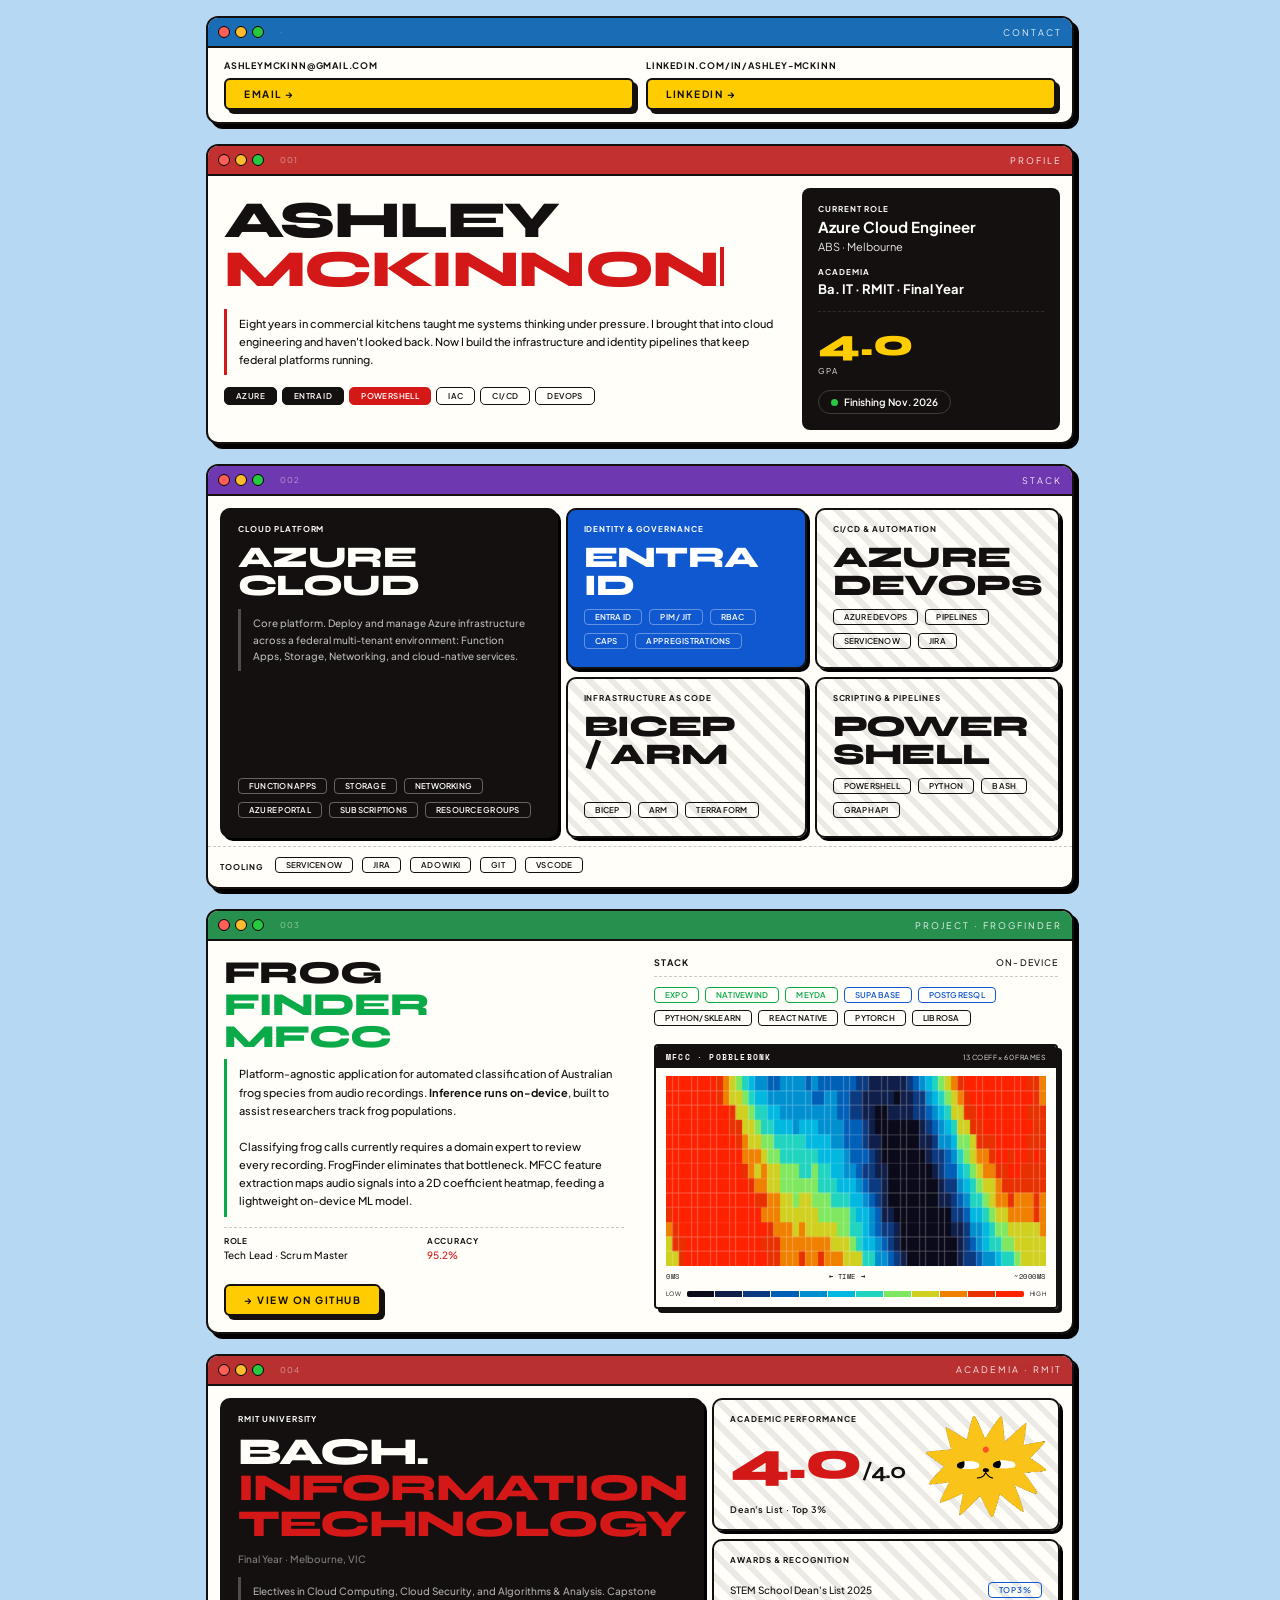
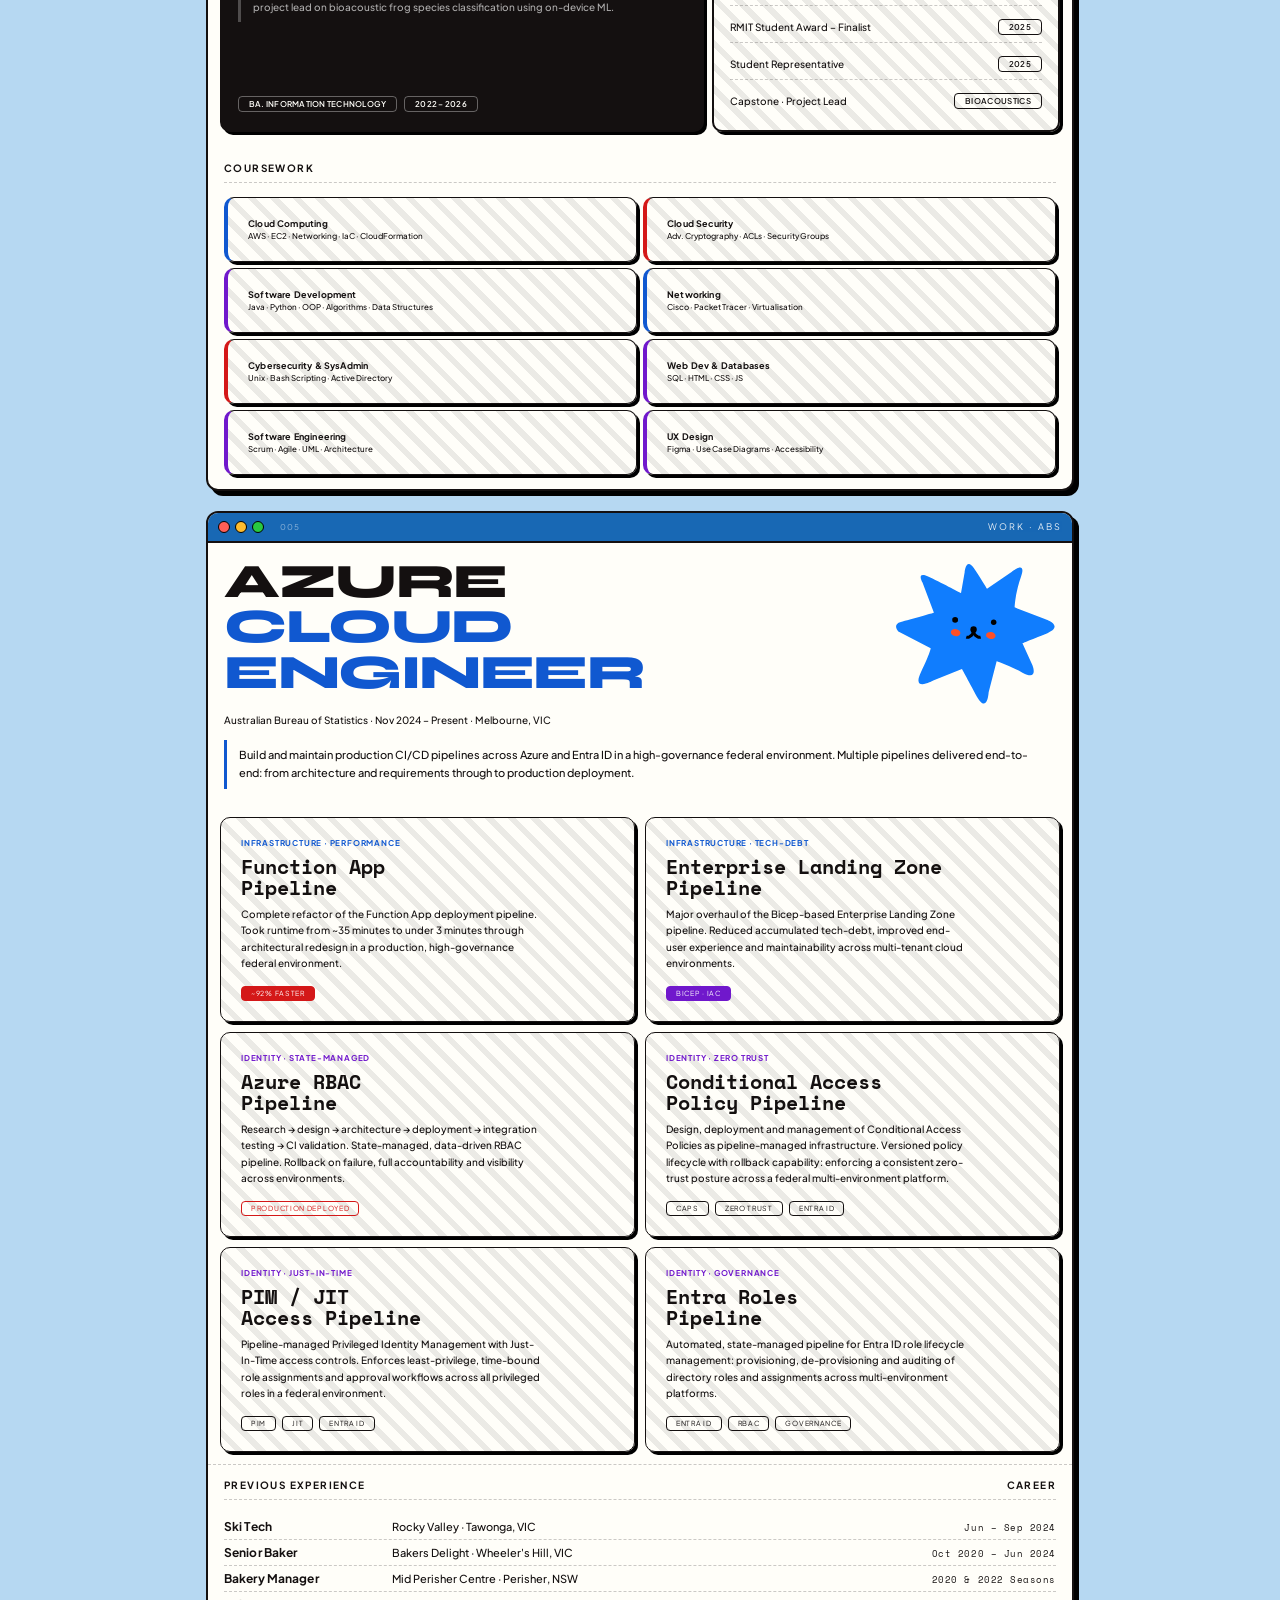
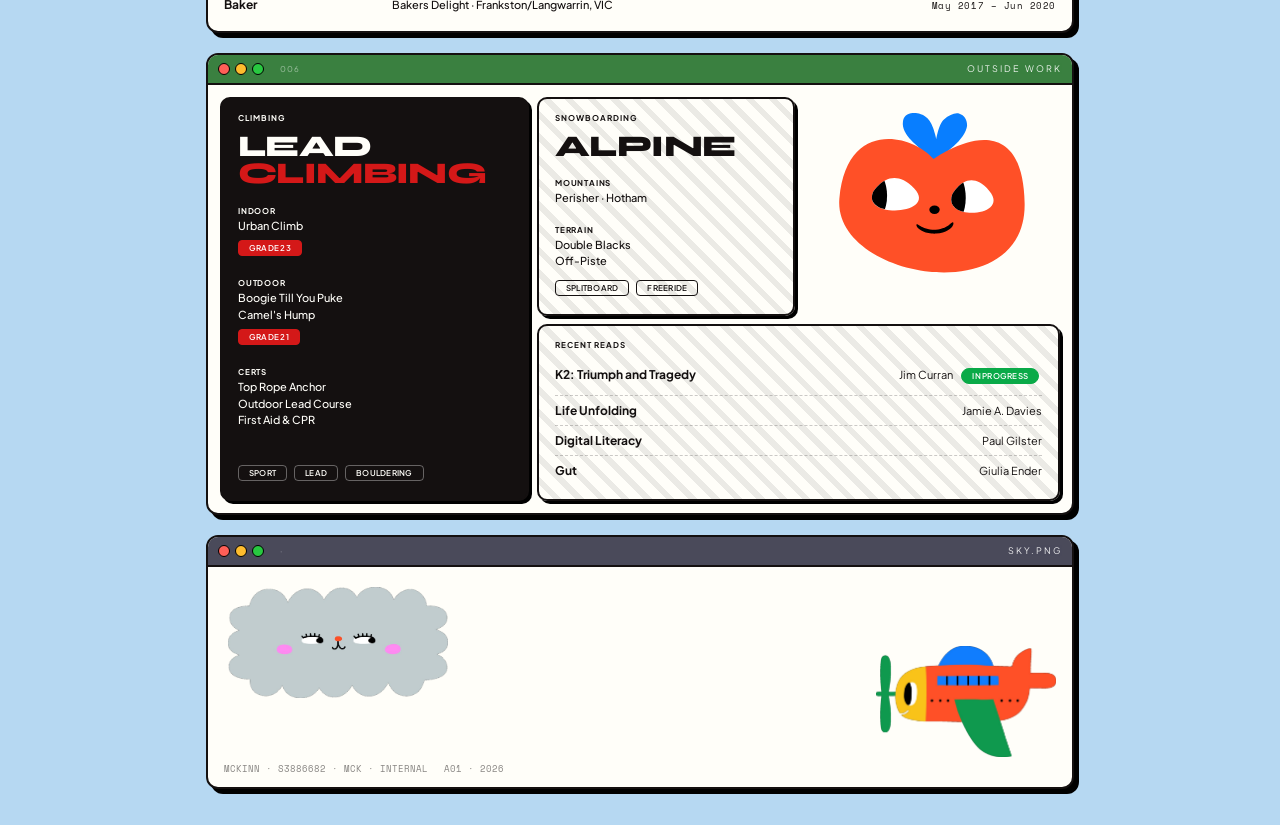
==== commit 0b9d5568: "Fix minor errors for mobile display" ====
--- a/index.html
+++ b/index.html
@@ -349,7 +349,7 @@
     </div>
     <div class="window-body">
       <div class="work-hero" style="position:relative;">
-        <img src="components/blue_star.svg" alt="" style="position:absolute;top:12px;right:16px;width:160px;height:auto;">
+        <img id="work-star" src="components/blue_star.svg" alt="" style="position:absolute;top:12px;right:16px;width:160px;height:auto;">
         <div class="academia-uni" style="color:var(--ink);">Azure<br><span style="color:var(--blue);">CLOUD<br>ENGINEER</span></div>
         <div class="academia-sub">Australian Bureau of Statistics · Nov 2024 – Present · Melbourne, VIC</div>
         <blockquote class="academia-quote" style="border-left-color:var(--blue);">Build and maintain production CI/CD pipelines across Azure and Entra ID in a high-governance federal environment. Multiple pipelines delivered end-to-end: from architecture and requirements through to production deployment.</blockquote>
@@ -442,7 +442,7 @@
 
   <!-- WINDOW: OUTSIDE WORK -->
   <div style="position:relative;">
-  <img src="components/apple.svg" alt="" style="position:absolute;top:50px;right:40px;width:200px;height:auto;pointer-events:none;z-index:10;transform:translateZ(0);">
+  <img id="outside-apple" src="components/apple.svg" alt="" style="position:absolute;top:50px;right:40px;width:200px;height:auto;pointer-events:none;z-index:10;">
   <div class="window">
     <div class="window-titlebar" style="background:#3a8040;">
       <span class="window-num">006</span>
@@ -534,7 +534,7 @@
     </div>
     <div class="window-body" style="position:relative;height:220px;overflow:hidden;">
       <img src="components/cloud.png" alt="" style="position:absolute;top:20px;left:20px;width:220px;height:auto;pointer-events:none;">
-      <img src="components/airplane.png" alt="" style="position:absolute;bottom:30px;right:60px;width:180px;height:auto;pointer-events:none;">
+      <img src="components/airplane.png" alt="" class="sky-airplane" style="position:absolute;bottom:30px;right:16px;width:180px;height:auto;pointer-events:none;">
       <div style="position:absolute;bottom:12px;left:16px;display:flex;gap:16px;font-family:'Space Mono',monospace;font-size:9px;color:var(--ink-dim);opacity:0.5;">
         <span>MCKINN · S3886682 · MCK · INTERNAL</span>
         <span>A01 · 2026</span>
@@ -610,6 +610,7 @@
   })();
   </script>
 
+
 </div>
 </body>
 </html>
--- a/styles.css
+++ b/styles.css
@@ -1,3 +1,5 @@
+html { background-color: #b6d8f2; }
+
 /* ── RESET & TOKENS ─────────────────────────────────────────── */
 *{margin:0;padding:0;box-sizing:border-box;}
 :root{
@@ -69,7 +71,7 @@
   box-shadow:1px 1px 0 #000;transform:translate(2px,2px);
 }
 .stack-card:hover,.pipeline-card:hover{
-  background-image:repeating-linear-gradient(45deg,transparent,transparent 10px,rgba(0,0,0,0.12) 10px,rgba(0,0,0,0.12) 16px);
+  background-image:repeating-linear-gradient(45deg,transparent,transparent 10px,rgba(0,0,0,0.08) 10px,rgba(0,0,0,0.08) 16px);
 }
 
 /* ── HERO ───────────────────────────────────────────────────── */
@@ -194,7 +196,7 @@
 
 /* ── PIPELINE CARDS ─────────────────────────────────────────── */
 .pipelines-grid{display:grid;grid-template-columns:1fr 1fr;gap:10px;padding:12px;}
-.pipeline-card{padding:20px;border:1.5px solid var(--ink);border-radius:10px;box-shadow:3px 3px 0 #000;position:relative;overflow:hidden;display:flex;flex-direction:column;background-image:repeating-linear-gradient(45deg,transparent,transparent 10px,rgba(0,0,0,0.12) 10px,rgba(0,0,0,0.12) 16px);}
+.pipeline-card{padding:20px;border:1.5px solid var(--ink);border-radius:10px;box-shadow:3px 3px 0 #000;position:relative;overflow:hidden;display:flex;flex-direction:column;background-image:repeating-linear-gradient(45deg,transparent,transparent 10px,rgba(0,0,0,0.08) 10px,rgba(0,0,0,0.08) 16px);}
 .pipeline-card.dark{background:var(--ink);}
 .pc-tag{font-size:8px;letter-spacing:0.1em;text-transform:uppercase;font-weight:700;margin-bottom:8px;}
 .pc-tag.blue{color:var(--blue);}
@@ -221,7 +223,7 @@
 
 /* ── STACK GRID ─────────────────────────────────────────────── */
 .stack-grid{display:grid;grid-template-columns:1.4fr 1fr 1fr;gap:8px;padding:12px 12px 0;}
-.stack-card{padding:14px 16px;border:2px solid var(--ink);border-radius:10px;display:flex;flex-direction:column;gap:10px;box-shadow:3px 3px 0 #000;background-image:repeating-linear-gradient(45deg,transparent,transparent 10px,rgba(0,0,0,0.12) 10px,rgba(0,0,0,0.12) 16px);}
+.stack-card{padding:14px 16px;border:2px solid var(--ink);border-radius:10px;display:flex;flex-direction:column;gap:10px;box-shadow:3px 3px 0 #000;background-image:repeating-linear-gradient(45deg,transparent,transparent 10px,rgba(0,0,0,0.08) 10px,rgba(0,0,0,0.08) 16px);}
 .stack-card.span-rows{grid-row:1/3;}
 .stack-card.dark{background:var(--ink);color:var(--off);}
 .stack-card.purple-card{background:var(--purple);color:#fff;}
@@ -295,7 +297,7 @@
   .stat-strip{grid-template-columns:1fr;}
   .stack-grid{grid-template-columns:1fr;}
   .stack-card.span-rows{grid-row:auto;}
-  .academia-grid{grid-template-columns:1fr;}
+  .academia-grid{grid-template-columns:1fr;display:flex;flex-direction:column;}
   .academia-grid .span-rows{grid-row:auto;}
   .outside-grid{grid-template-columns:1fr;}
   .span-cols{grid-column:auto;}
@@ -305,4 +307,17 @@
   .name-lg{font-size:36px;}
   .window-title{font-size:8px;letter-spacing:0.1em;}
   .page{gap:16px;padding:12px 12px 28px;}
-}
+
+  /* Contact: stack vertically, full width */
+  .contact-bar{grid-template-columns:1fr;}
+
+  /* Work hero: shrink title and star */
+  .work-hero .academia-uni{font-size:32px;}
+  #work-star{width:90px !important;top:8px !important;}
+
+  /* Apple: push down so it clears the window titlebar */
+  #outside-apple{top:130px !important;width:160px !important;right:16px !important;}
+
+  /* Sky panel: anchor airplane to the right edge */
+  .sky-airplane{right:10px !important;}
+}
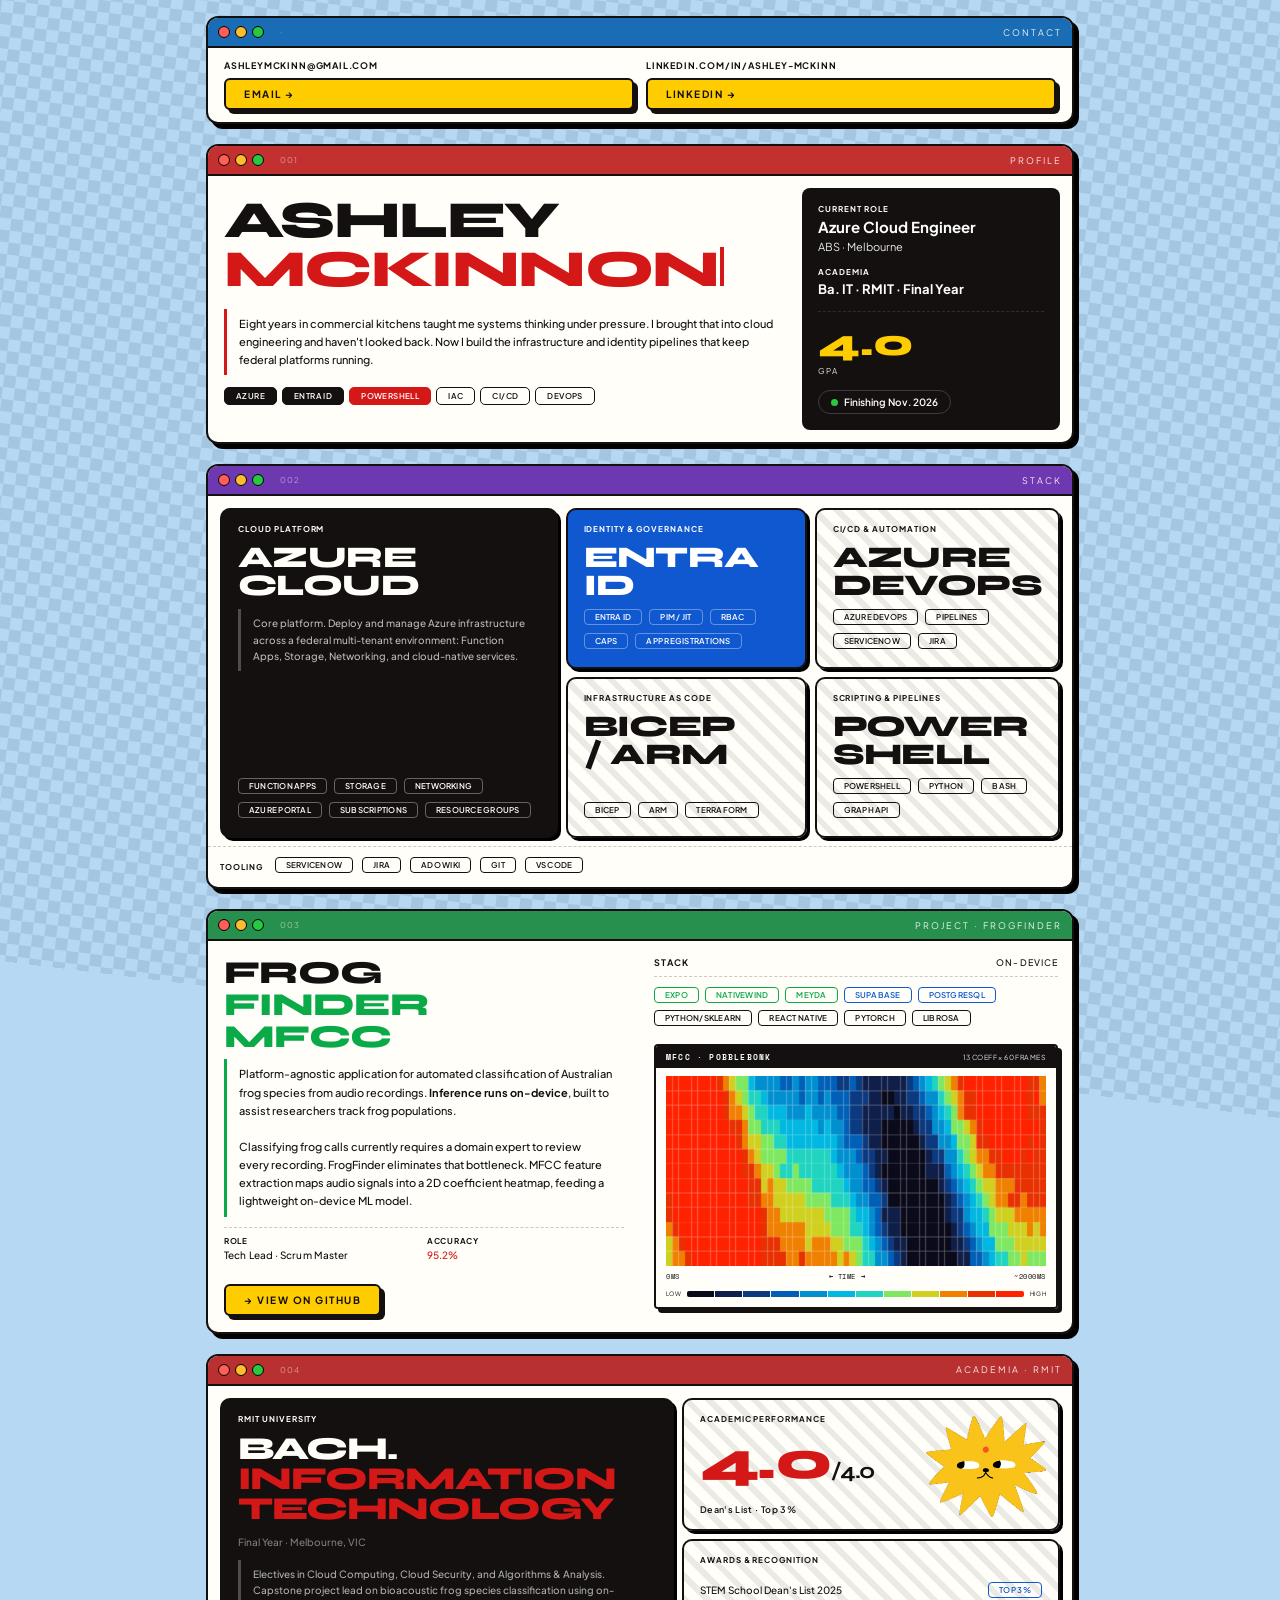
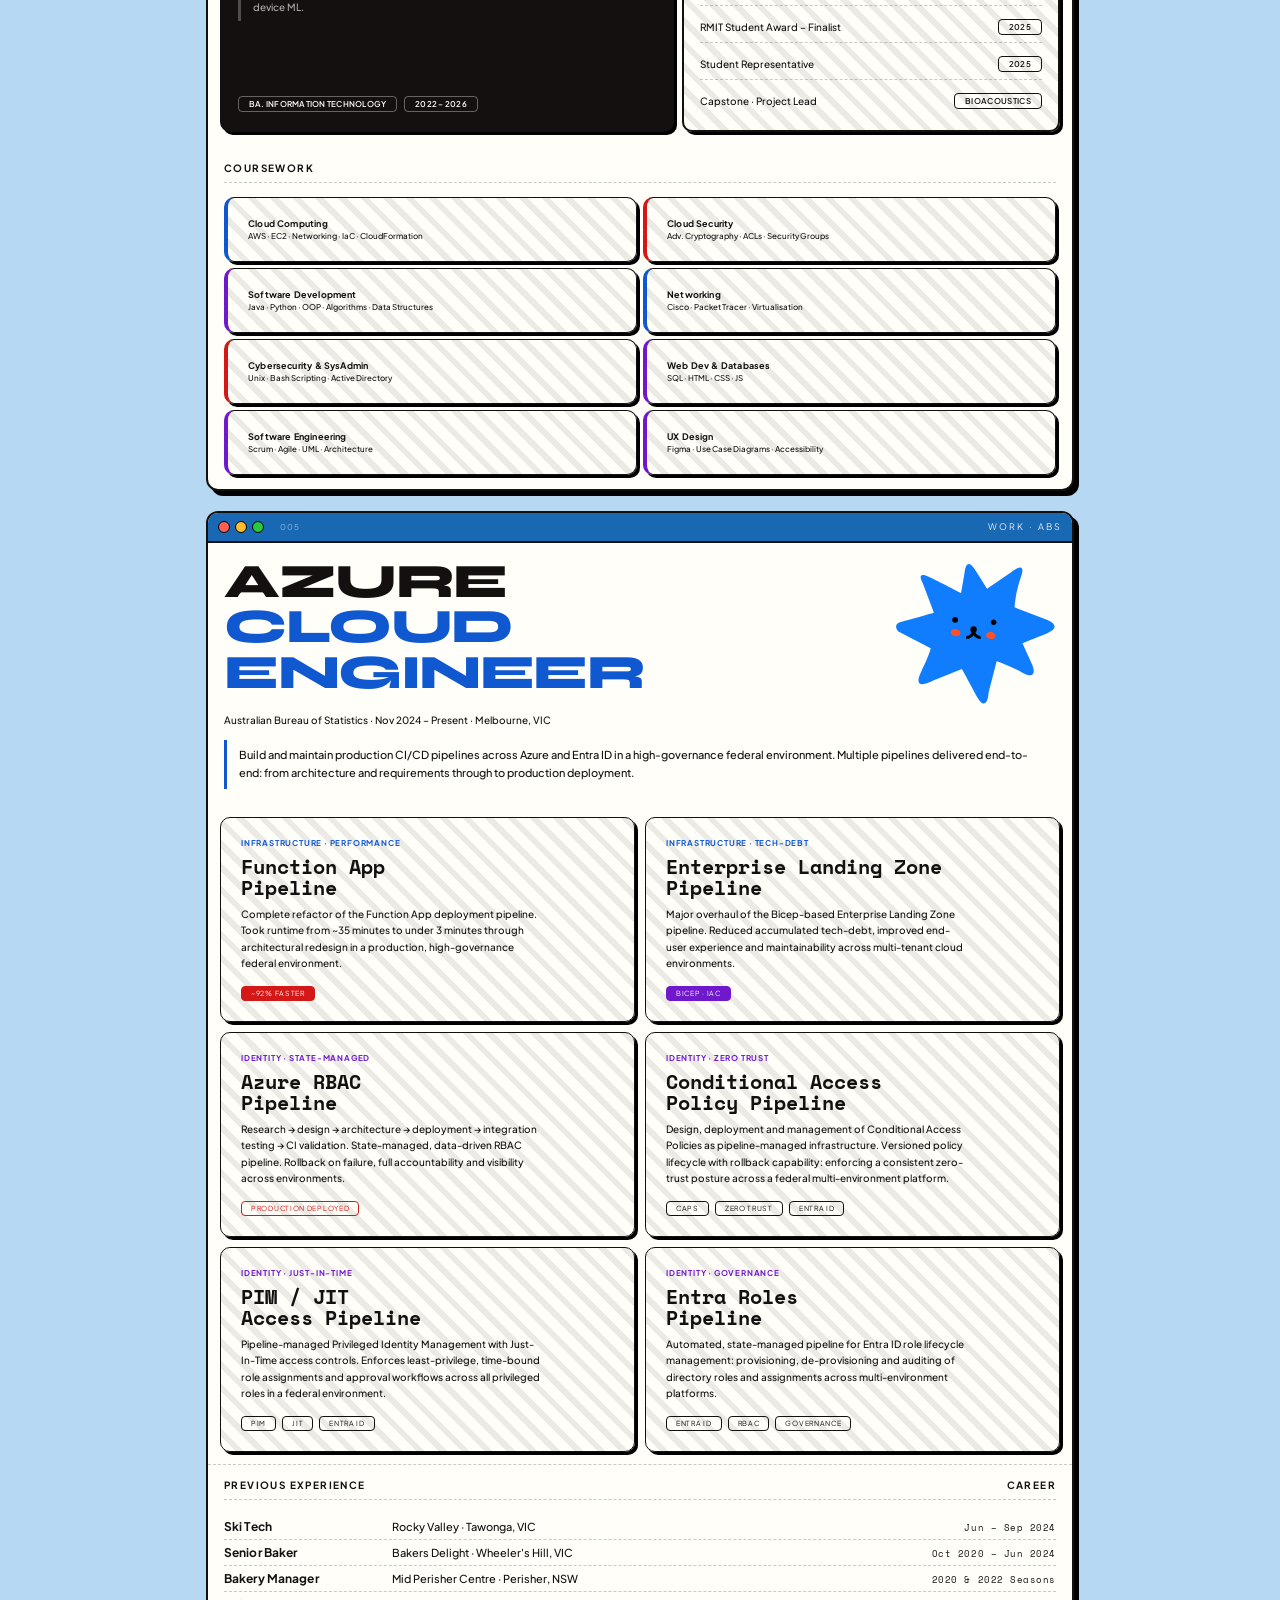
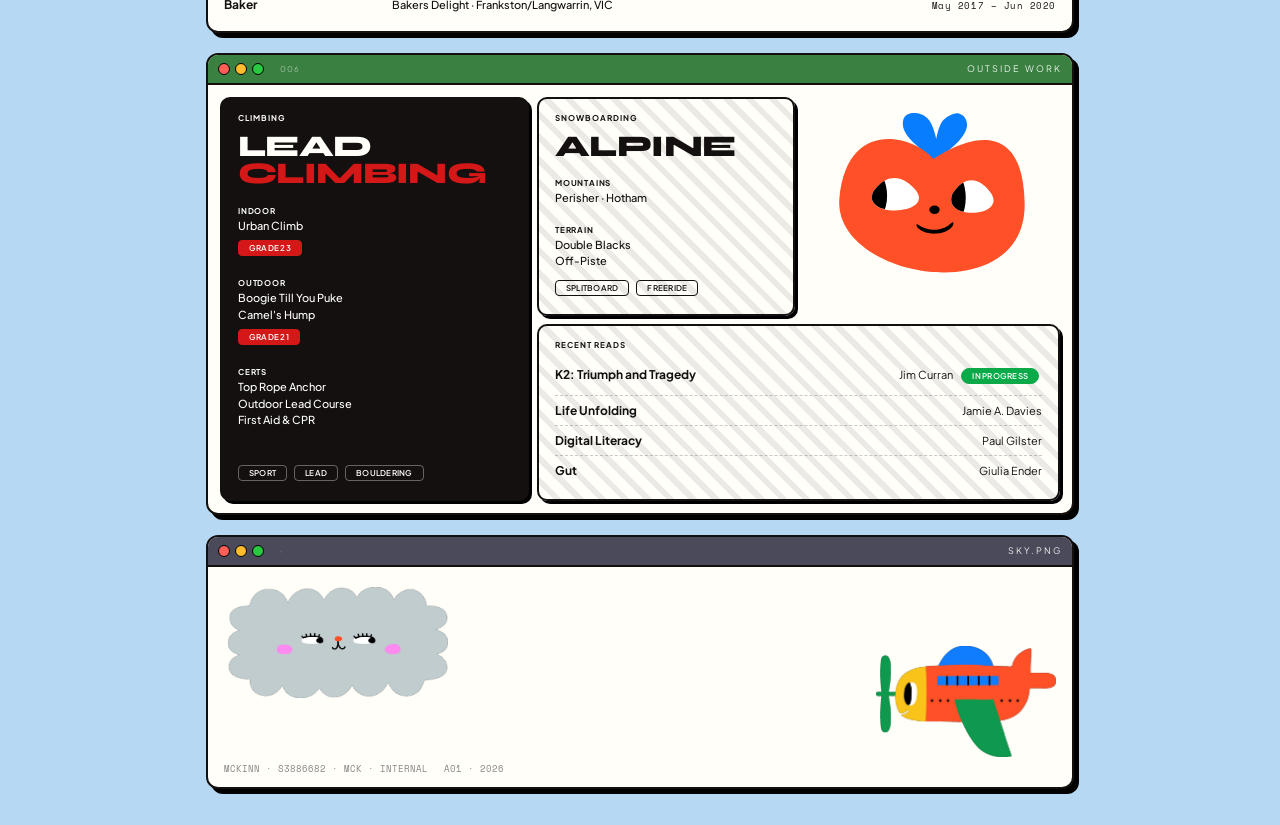
==== commit 41af54e1: "Fix minor errors for mobile display" ====
--- a/index.html
+++ b/index.html
@@ -3,6 +3,8 @@
 <head>
 <meta charset="UTF-8">
 <meta name="viewport" content="width=device-width, initial-scale=1.0, viewport-fit=cover">
+<meta name="theme-color" content="#b6d8f2">
+<meta name="apple-mobile-web-app-status-bar-style" content="default">
 <title>Ash McKinnon</title>
 <link href="https://fonts.googleapis.com/css2?family=Plus+Jakarta+Sans:wght@400;500;600;700;800&family=Space+Mono:wght@400;700&family=Syne:wght@700;800&display=swap" rel="stylesheet">
 <link rel="stylesheet" href="styles.css">
@@ -260,7 +262,7 @@
         <!-- RMIT: dark card, spans 2 rows -->
         <div class="stack-card dark span-rows">
           <div class="stack-card-eyebrow">RMIT University</div>
-          <div class="academia-uni" style="font-size:38px;">BAch.<br><span class="accent">INFOrmation<br>TECHnology</span></div>
+          <div class="academia-uni" style="font-size:32px;">BAch.<br><span class="accent">INFOrmation<br>TECHnology</span></div>
           <div class="academia-sub" style="color:rgba(255,255,255,0.45);margin-top:0;">Final Year · Melbourne, VIC</div>
           <blockquote class="academia-quote" style="border-left-color:rgba(255,255,255,0.25);color:rgba(255,255,255,0.65);font-size:10px;">Electives in Cloud Computing, Cloud Security, and Algorithms &amp; Analysis. Capstone project lead on bioacoustic frog species classification using on-device ML.</blockquote>
           <div class="stack-card-badges">
--- a/styles.css
+++ b/styles.css
@@ -1,5 +1,3 @@
-html { background-color: #b6d8f2; }
-
 /* ── RESET & TOKENS ─────────────────────────────────────────── */
 *{margin:0;padding:0;box-sizing:border-box;}
 :root{
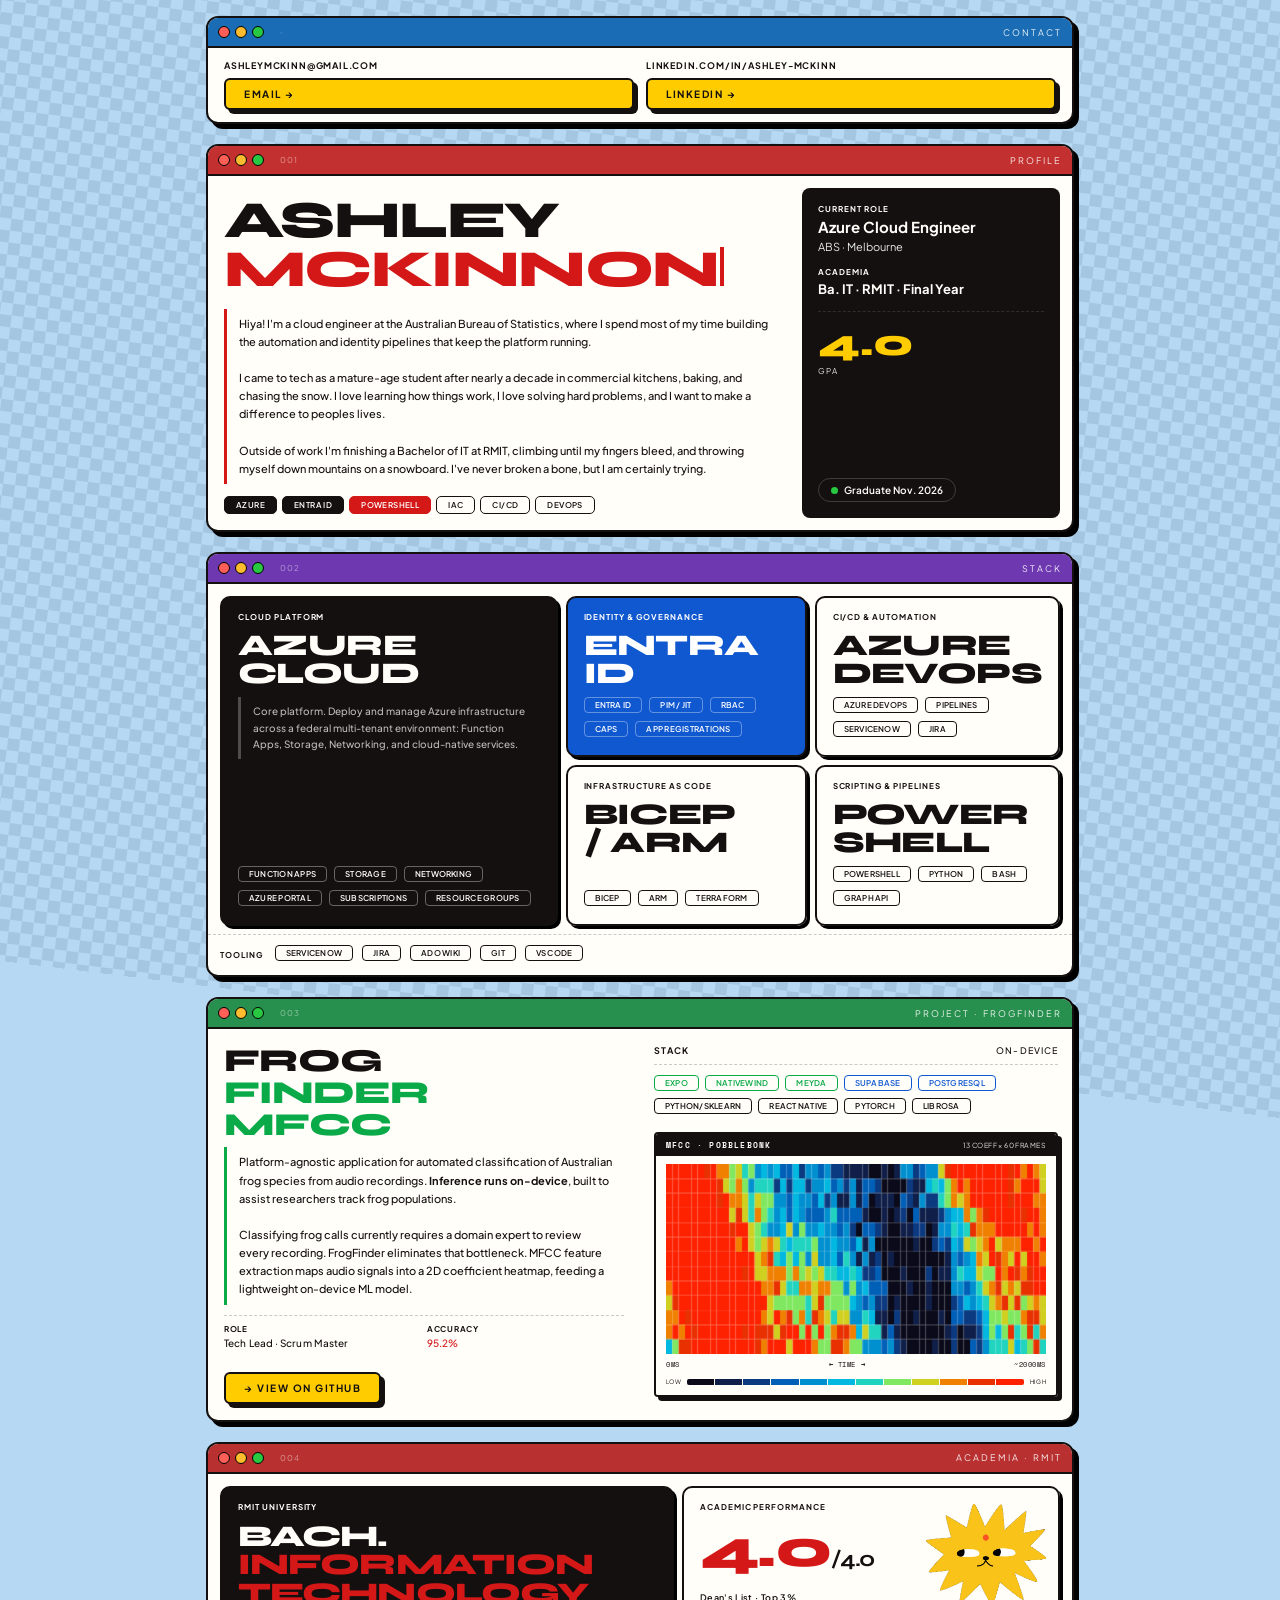
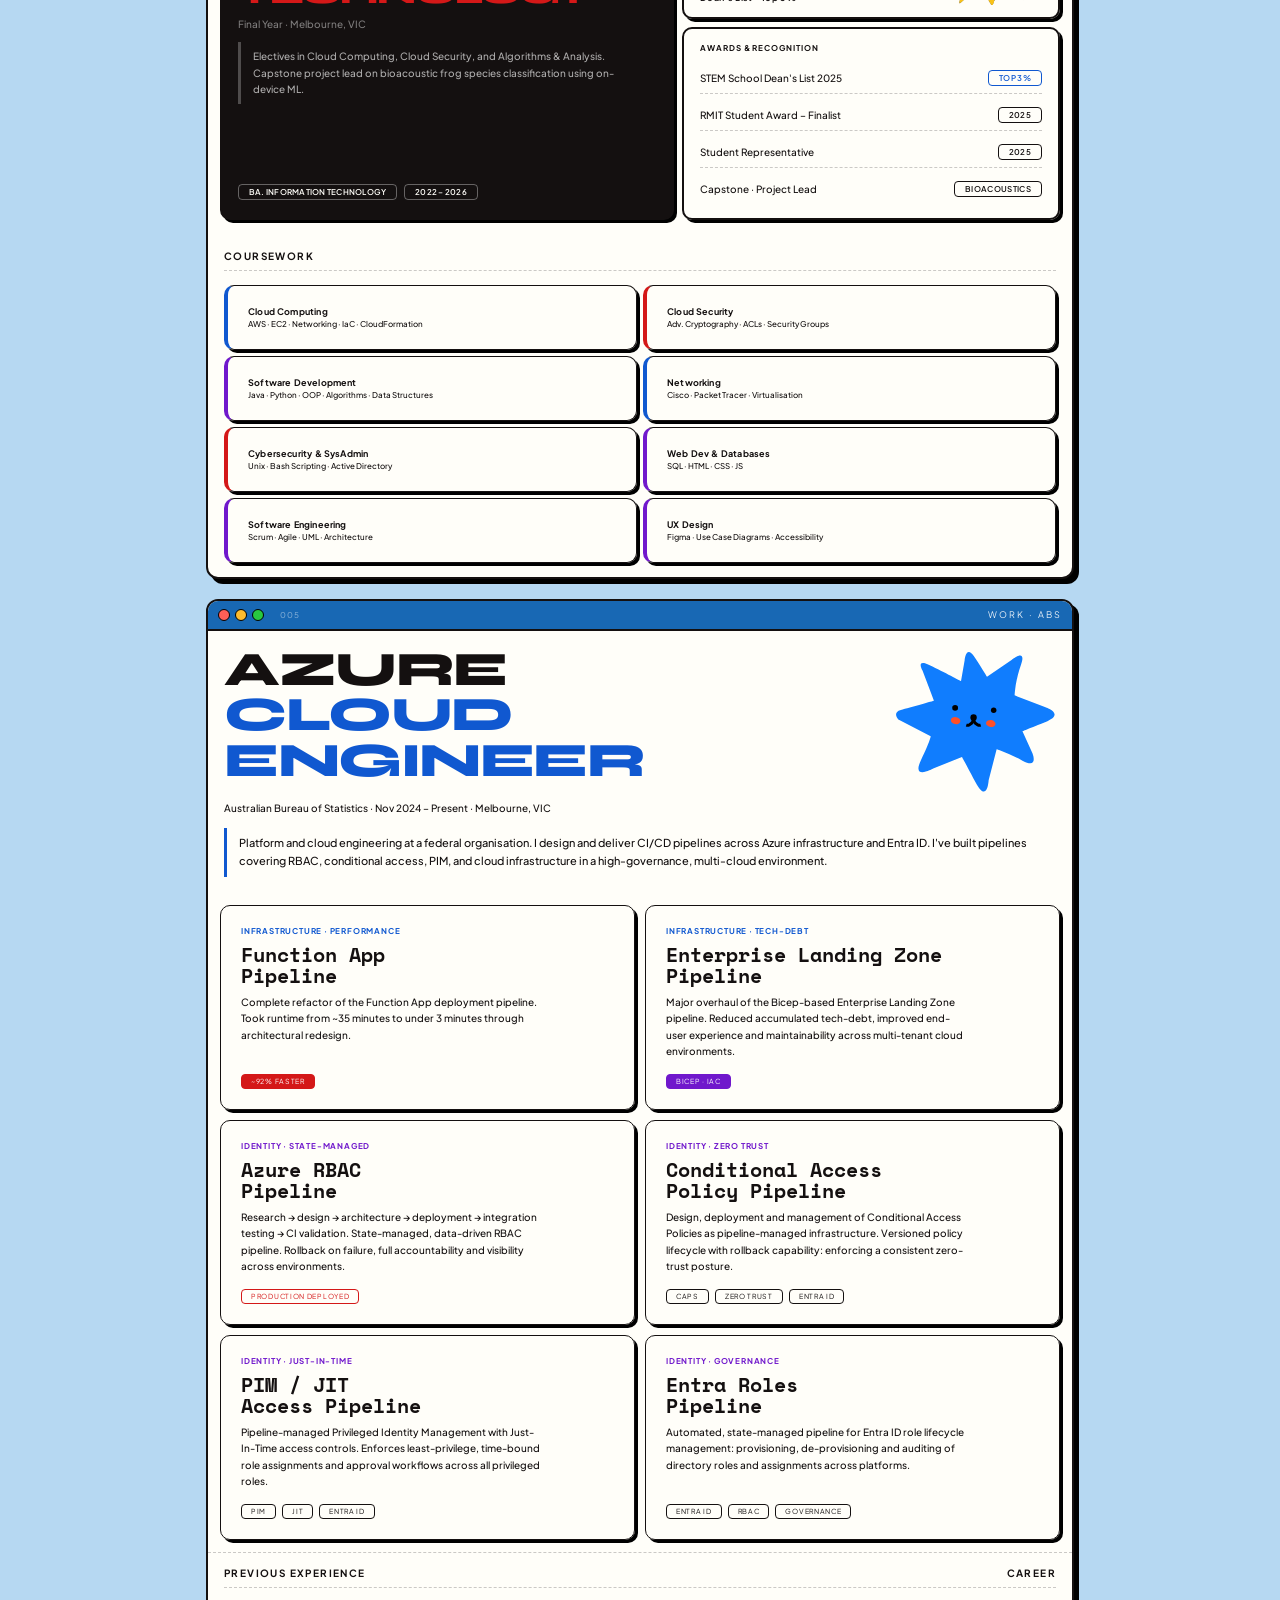
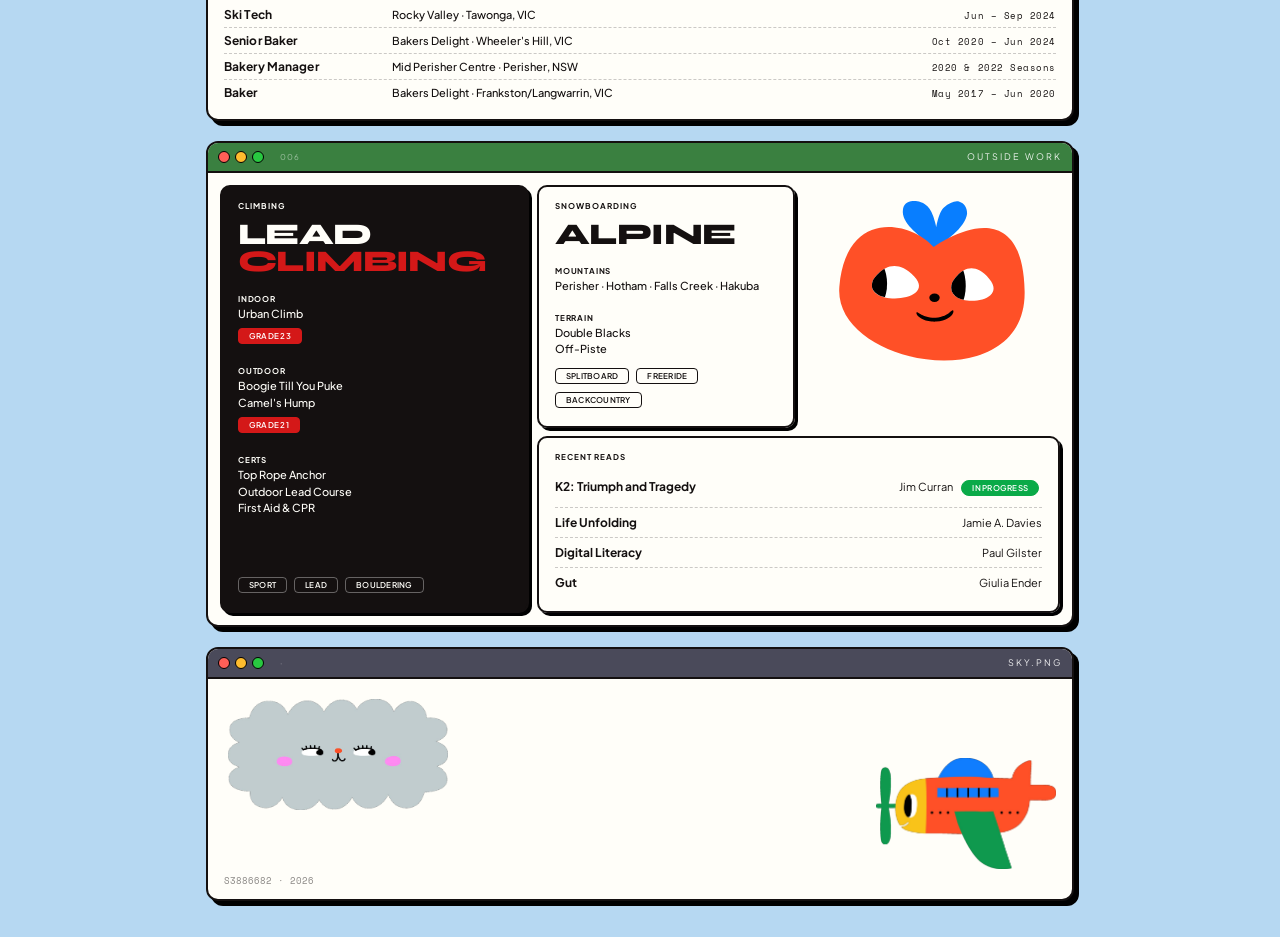
==== commit 4f1fcfeb: "Mino changes to content, removal of stripes" ====
--- a/index.html
+++ b/index.html
@@ -51,7 +51,12 @@
             <span class="name-lg">ASHLEY</span>
             <span class="name-lg accent">McKINNON<span class="cursor"></span></span>
           </div>
-          <blockquote class="hero-bio academia-quote">Eight years in commercial kitchens taught me systems thinking under pressure. I brought that into cloud engineering and haven't looked back. Now I build the infrastructure and identity pipelines that keep federal platforms running.</blockquote>
+          <blockquote class="hero-bio academia-quote">Hiya! I'm a cloud engineer at the Australian Bureau of Statistics, where I spend most of my time building the automation and identity pipelines that keep the platform running. <br><br>
+
+I came to tech as a mature-age student after nearly a decade in commercial kitchens, baking, and chasing the snow. I love learning how things work, I love solving hard problems, and I want to make a difference to peoples lives. <br><br>
+
+Outside of work I'm finishing a Bachelor of IT at RMIT, climbing until my fingers bleed, and throwing myself down mountains on a snowboard. I've never broken a bone, but I am certainly trying.
+</blockquote>
           <div class="hero-tags">
             <span class="chip inv">Azure</span>
             <span class="chip inv">Entra ID</span>
@@ -79,7 +84,7 @@
           </div>
           <div class="profile-open-pill">
             <span class="open-dot"></span>
-            Finishing Nov. 2026
+            Graduate Nov. 2026
           </div>
         </div>
       </section>
@@ -262,7 +267,7 @@
         <!-- RMIT: dark card, spans 2 rows -->
         <div class="stack-card dark span-rows">
           <div class="stack-card-eyebrow">RMIT University</div>
-          <div class="academia-uni" style="font-size:32px;">BAch.<br><span class="accent">INFOrmation<br>TECHnology</span></div>
+          <div class="academia-uni" style="font-size:30px;">BAch.<br><span class="accent">INFOrmation<br>TECHnology</span></div>
           <div class="academia-sub" style="color:rgba(255,255,255,0.45);margin-top:0;">Final Year · Melbourne, VIC</div>
           <blockquote class="academia-quote" style="border-left-color:rgba(255,255,255,0.25);color:rgba(255,255,255,0.65);font-size:10px;">Electives in Cloud Computing, Cloud Security, and Algorithms &amp; Analysis. Capstone project lead on bioacoustic frog species classification using on-device ML.</blockquote>
           <div class="stack-card-badges">
@@ -354,7 +359,7 @@
         <img id="work-star" src="components/blue_star.svg" alt="" style="position:absolute;top:12px;right:16px;width:160px;height:auto;">
         <div class="academia-uni" style="color:var(--ink);">Azure<br><span style="color:var(--blue);">CLOUD<br>ENGINEER</span></div>
         <div class="academia-sub">Australian Bureau of Statistics · Nov 2024 – Present · Melbourne, VIC</div>
-        <blockquote class="academia-quote" style="border-left-color:var(--blue);">Build and maintain production CI/CD pipelines across Azure and Entra ID in a high-governance federal environment. Multiple pipelines delivered end-to-end: from architecture and requirements through to production deployment.</blockquote>
+        <blockquote class="academia-quote" style="border-left-color:var(--blue);">Platform and cloud engineering at a federal organisation. I design and deliver CI/CD pipelines across Azure infrastructure and Entra ID. I've built pipelines covering RBAC, conditional access, PIM, and cloud infrastructure in a high-governance, multi-cloud environment.</blockquote>
       </div>
 
 
@@ -363,7 +368,7 @@
         <div class="pipeline-card">
           <div class="pc-tag blue">Infrastructure · Performance</div>
           <div class="pc-title">Function App<br>Pipeline</div>
-          <div class="pc-desc">Complete refactor of the Function App deployment pipeline. Took runtime from ~35 minutes to under 3 minutes through architectural redesign in a production, high-governance federal environment.</div>
+          <div class="pc-desc">Complete refactor of the Function App deployment pipeline. Took runtime from ~35 minutes to under 3 minutes through architectural redesign.</div>
           <div><span class="pc-badge inv">~92% faster</span></div>
         </div>
         <div class="pipeline-card">
@@ -383,7 +388,7 @@
         <div class="pipeline-card">
           <div class="pc-tag purple">Identity · Zero Trust</div>
           <div class="pc-title">Conditional Access<br>Policy Pipeline</div>
-          <div class="pc-desc">Design, deployment and management of Conditional Access Policies as pipeline-managed infrastructure. Versioned policy lifecycle with rollback capability: enforcing a consistent zero-trust posture across a federal multi-environment platform.</div>
+          <div class="pc-desc">Design, deployment and management of Conditional Access Policies as pipeline-managed infrastructure. Versioned policy lifecycle with rollback capability: enforcing a consistent zero-trust posture.</div>
           <div>
             <span class="pc-badge def">CAPs</span>
             <span class="pc-badge def">Zero Trust</span>
@@ -394,7 +399,7 @@
         <div class="pipeline-card">
           <div class="pc-tag purple">Identity · Just-In-Time</div>
           <div class="pc-title">PIM / JIT<br>Access Pipeline</div>
-          <div class="pc-desc">Pipeline-managed Privileged Identity Management with Just-In-Time access controls. Enforces least-privilege, time-bound role assignments and approval workflows across all privileged roles in a federal environment.</div>
+          <div class="pc-desc">Pipeline-managed Privileged Identity Management with Just-In-Time access controls. Enforces least-privilege, time-bound role assignments and approval workflows across all privileged roles.</div>
           <div>
             <span class="pc-badge def">PIM</span>
             <span class="pc-badge def">JIT</span>
@@ -405,7 +410,7 @@
         <div class="pipeline-card">
           <div class="pc-tag purple">Identity · Governance</div>
           <div class="pc-title">Entra Roles<br>Pipeline</div>
-          <div class="pc-desc">Automated, state-managed pipeline for Entra ID role lifecycle management: provisioning, de-provisioning and auditing of directory roles and assignments across multi-environment platforms.</div>
+          <div class="pc-desc">Automated, state-managed pipeline for Entra ID role lifecycle management: provisioning, de-provisioning and auditing of directory roles and assignments across platforms.</div>
           <div>
             <span class="pc-badge def">Entra ID</span>
             <span class="pc-badge def">RBAC</span>
@@ -486,7 +491,7 @@
           <div class="stack-card-title">ALPINE</div>
           <div>
             <div class="bento-label">Mountains</div>
-            <div class="bento-val">Perisher · Hotham</div>
+            <div class="bento-val">Perisher · Hotham · Falls Creek · Hakuba</div>
           </div>
           <div>
             <div class="bento-label">Terrain</div>
@@ -495,6 +500,7 @@
           <div class="stack-card-badges">
             <span class="mini-badge">Splitboard</span>
             <span class="mini-badge">Freeride</span>
+            <span class="mini-badge">Backcountry</span>
           </div>
         </div>
         <!-- Recent Reads: spans 2 cols -->
@@ -538,8 +544,7 @@
       <img src="components/cloud.png" alt="" style="position:absolute;top:20px;left:20px;width:220px;height:auto;pointer-events:none;">
       <img src="components/airplane.png" alt="" class="sky-airplane" style="position:absolute;bottom:30px;right:16px;width:180px;height:auto;pointer-events:none;">
       <div style="position:absolute;bottom:12px;left:16px;display:flex;gap:16px;font-family:'Space Mono',monospace;font-size:9px;color:var(--ink-dim);opacity:0.5;">
-        <span>MCKINN · S3886682 · MCK · INTERNAL</span>
-        <span>A01 · 2026</span>
+        <span>S3886682 · 2026</span>
       </div>
     </div>
   </div>
@@ -601,7 +606,7 @@
       const base = Math.sin(t * Math.PI * 2.1 + coef * 1.6) * 0.5 + 0.5;
       const formant = Math.sin(t * Math.PI * 5 + coef * 1.1) * 0.18;
       const decay = Math.exp(-t * 0.8) * 0.2;
-      return Math.max(0, Math.min(1, base + formant + decay + (Math.random() - 0.5) * 0.08));
+      return Math.max(0, Math.min(1, base + formant + decay + (Math.random() - 0.5) * 0.4));
     }
     for(let r = ROWS - 1; r >= 0; r--){
       for(let cc = 0; cc < COLS; cc++){
--- a/styles.css
+++ b/styles.css
@@ -67,9 +67,6 @@
 }
 .pipeline-card:hover,.reading-card:hover,.stat-cell:hover,.target-card:hover,.stack-card:hover{
   box-shadow:1px 1px 0 #000;transform:translate(2px,2px);
-}
-.stack-card:hover,.pipeline-card:hover{
-  background-image:repeating-linear-gradient(45deg,transparent,transparent 10px,rgba(0,0,0,0.08) 10px,rgba(0,0,0,0.08) 16px);
 }
 
 /* ── HERO ───────────────────────────────────────────────────── */
@@ -194,7 +191,7 @@
 
 /* ── PIPELINE CARDS ─────────────────────────────────────────── */
 .pipelines-grid{display:grid;grid-template-columns:1fr 1fr;gap:10px;padding:12px;}
-.pipeline-card{padding:20px;border:1.5px solid var(--ink);border-radius:10px;box-shadow:3px 3px 0 #000;position:relative;overflow:hidden;display:flex;flex-direction:column;background-image:repeating-linear-gradient(45deg,transparent,transparent 10px,rgba(0,0,0,0.08) 10px,rgba(0,0,0,0.08) 16px);}
+.pipeline-card{padding:20px;border:1.5px solid var(--ink);border-radius:10px;box-shadow:3px 3px 0 #000;position:relative;overflow:hidden;display:flex;flex-direction:column;}
 .pipeline-card.dark{background:var(--ink);}
 .pc-tag{font-size:8px;letter-spacing:0.1em;text-transform:uppercase;font-weight:700;margin-bottom:8px;}
 .pc-tag.blue{color:var(--blue);}
@@ -221,7 +218,7 @@
 
 /* ── STACK GRID ─────────────────────────────────────────────── */
 .stack-grid{display:grid;grid-template-columns:1.4fr 1fr 1fr;gap:8px;padding:12px 12px 0;}
-.stack-card{padding:14px 16px;border:2px solid var(--ink);border-radius:10px;display:flex;flex-direction:column;gap:10px;box-shadow:3px 3px 0 #000;background-image:repeating-linear-gradient(45deg,transparent,transparent 10px,rgba(0,0,0,0.08) 10px,rgba(0,0,0,0.08) 16px);}
+.stack-card{padding:14px 16px;border:2px solid var(--ink);border-radius:10px;display:flex;flex-direction:column;gap:10px;box-shadow:3px 3px 0 #000;}
 .stack-card.span-rows{grid-row:1/3;}
 .stack-card.dark{background:var(--ink);color:var(--off);}
 .stack-card.purple-card{background:var(--purple);color:#fff;}
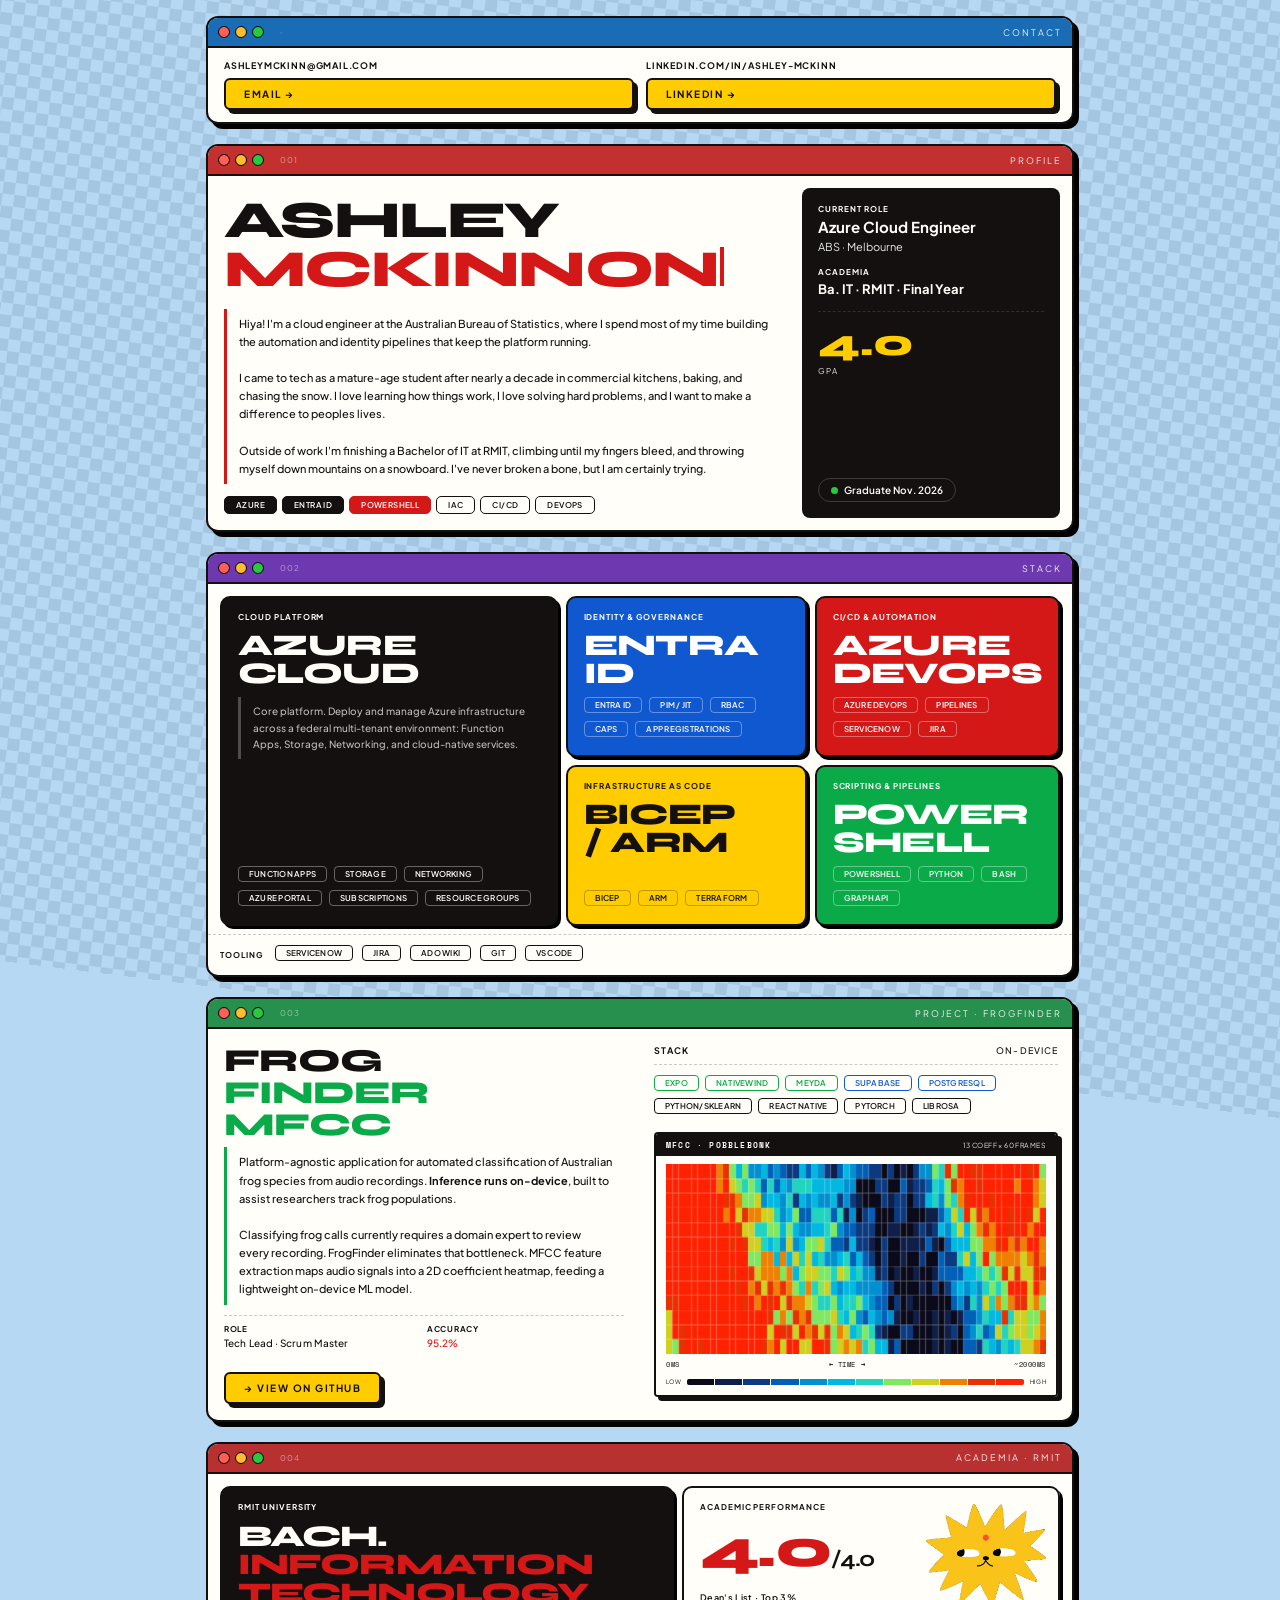
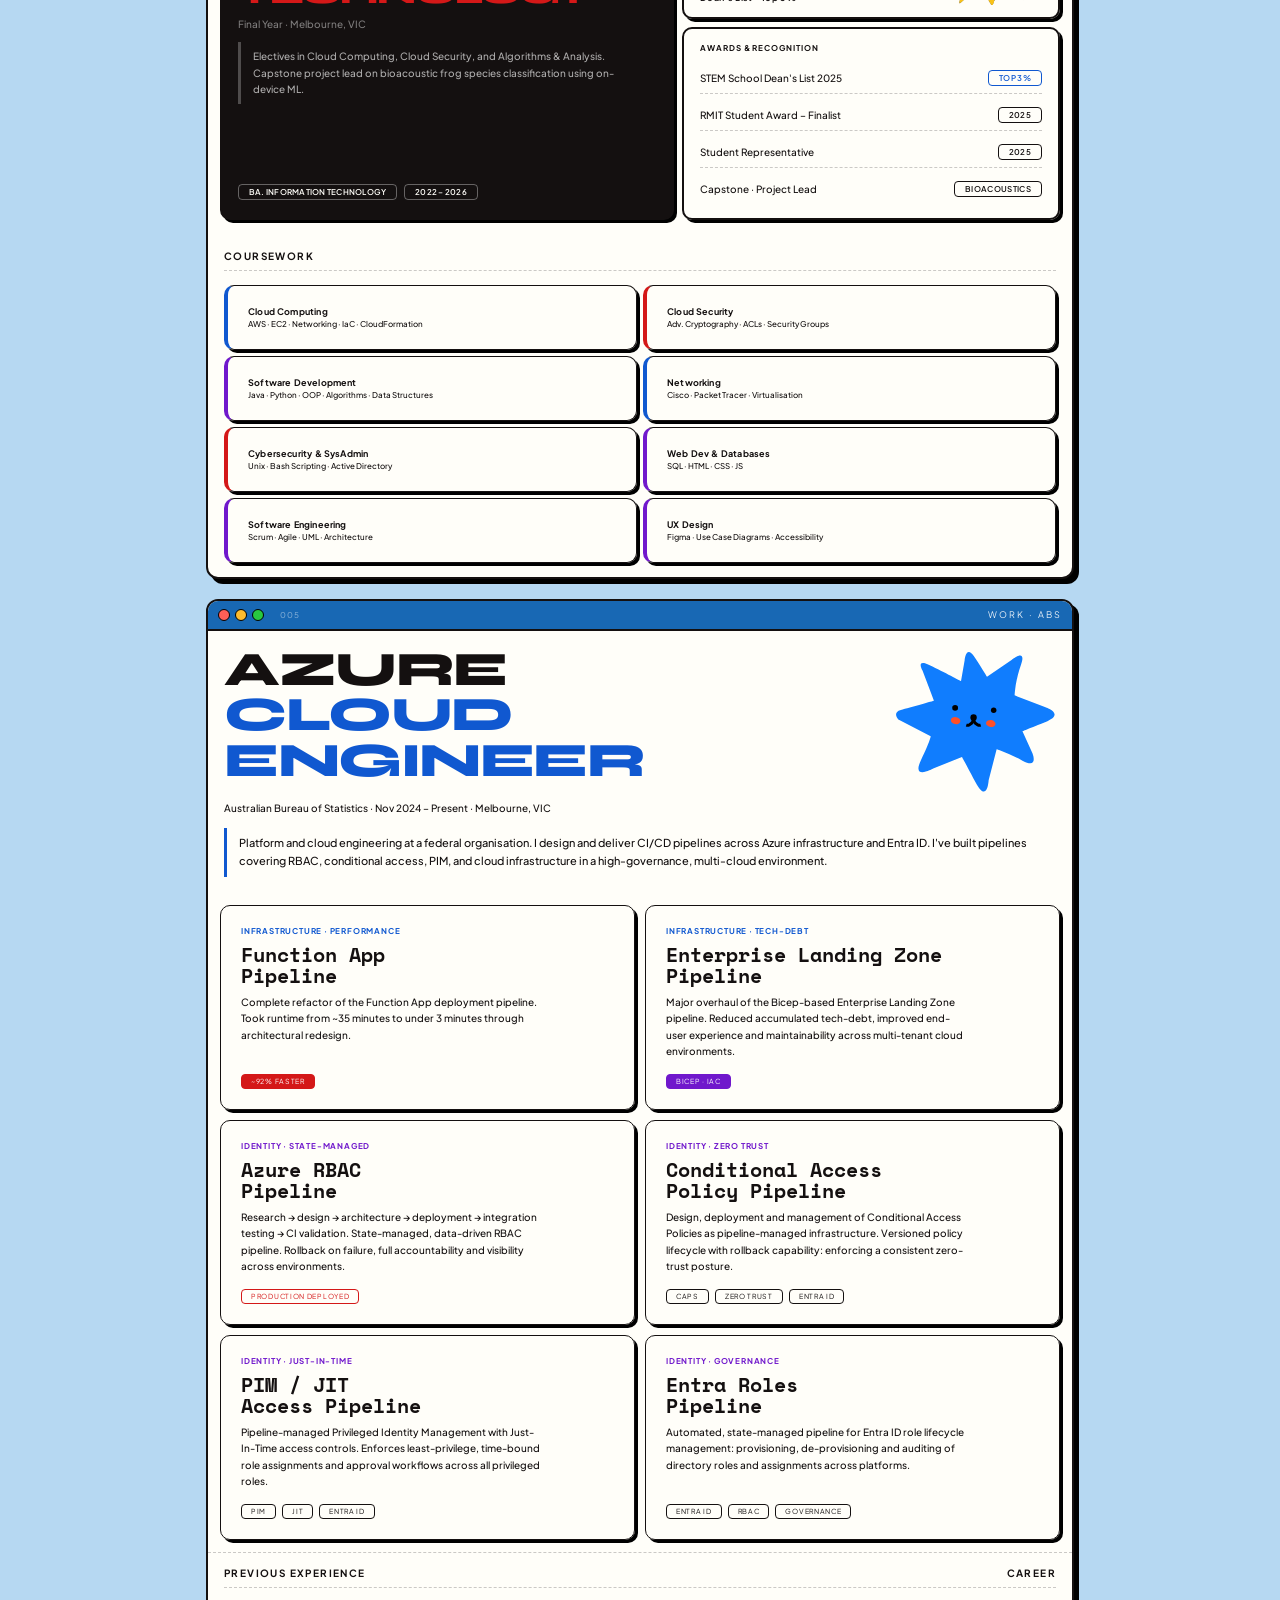
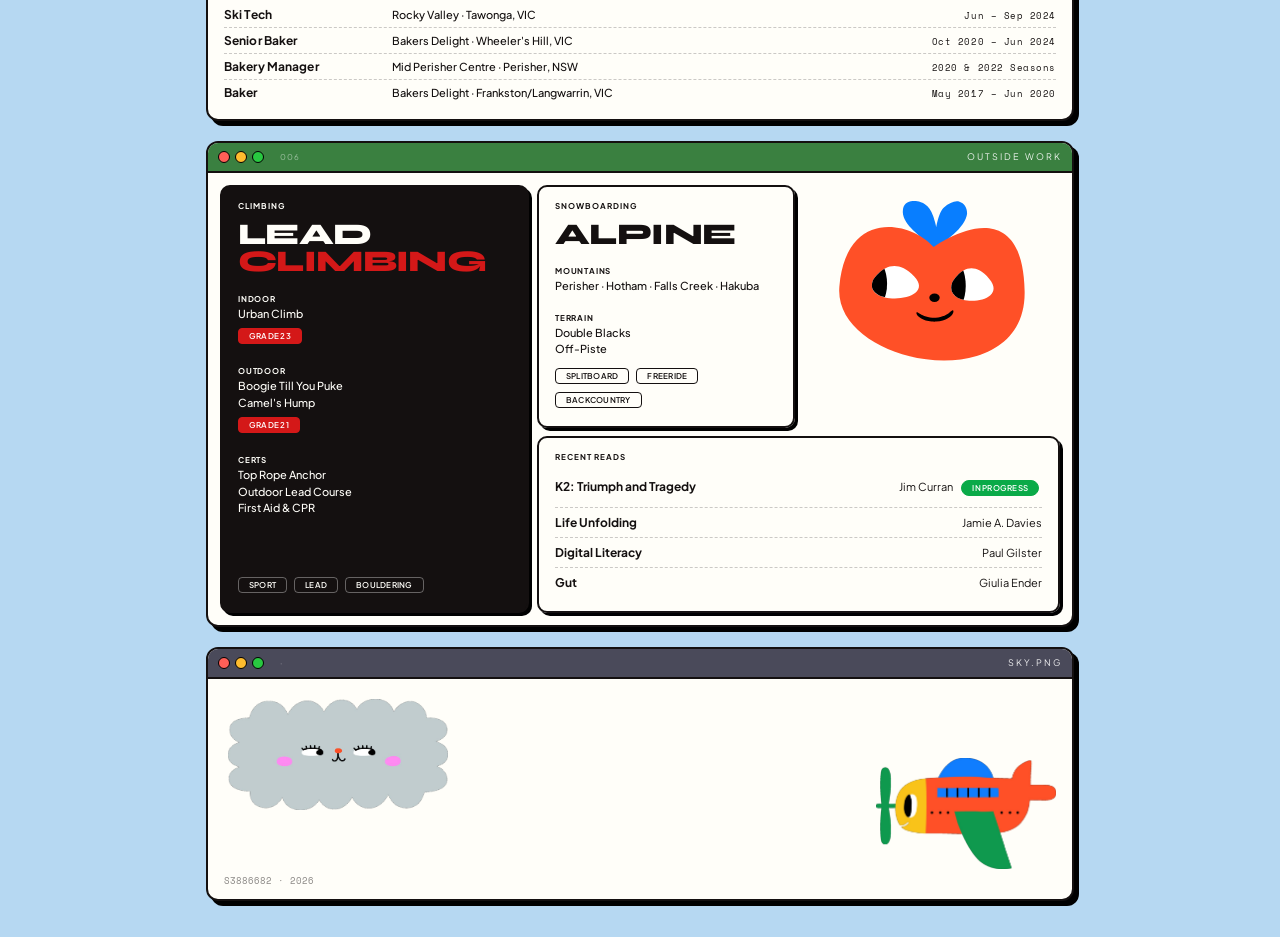
==== commit 89478d0b: "Update colours for panels" ====
--- a/index.html
+++ b/index.html
@@ -128,8 +128,8 @@
             <span class="mini-badge">App Registrations</span>
           </div>
         </div>
-        <!-- CI/CD & Automation: light -->
-        <div class="stack-card">
+        <!-- CI/CD & Automation: red -->
+        <div class="stack-card red-card">
           <div class="stack-card-eyebrow">CI/CD &amp; Automation</div>
           <div class="stack-card-title">AZURE<br>DEVOPS</div>
           <div class="stack-card-badges">
@@ -139,8 +139,8 @@
             <span class="mini-badge">Jira</span>
           </div>
         </div>
-        <!-- Infrastructure as Code: plain -->
-        <div class="stack-card">
+        <!-- Infrastructure as Code: yellow -->
+        <div class="stack-card yellow-card">
           <div class="stack-card-eyebrow">Infrastructure as Code</div>
           <div class="stack-card-title">BICEP<br>/ ARM</div>
           <div class="stack-card-badges">
@@ -149,8 +149,8 @@
             <span class="mini-badge">Terraform</span>
           </div>
         </div>
-        <!-- Scripting & Pipelines: plain -->
-        <div class="stack-card">
+        <!-- Scripting & Pipelines: green -->
+        <div class="stack-card green-card">
           <div class="stack-card-eyebrow">Scripting &amp; Pipelines</div>
           <div class="stack-card-title">POWER<br>SHELL</div>
           <div class="stack-card-badges">
--- a/styles.css
+++ b/styles.css
@@ -223,11 +223,15 @@
 .stack-card.dark{background:var(--ink);color:var(--off);}
 .stack-card.purple-card{background:var(--purple);color:#fff;}
 .stack-card.blue-card{background:var(--blue);color:#fff;}
+.stack-card.green-card{background:var(--green);color:#fff;}
+.stack-card.yellow-card{background:var(--yellow);color:var(--ink);}
+.stack-card.red-card{background:var(--red);color:#fff;}
 .stack-card-eyebrow{font-size:8px;letter-spacing:0.12em;text-transform:uppercase;font-weight:700;}
 .stack-card-title{font-family:'Syne',sans-serif;font-size:30px;font-weight:800;line-height:0.92;letter-spacing:-0.02em;text-transform:uppercase;}
 .stack-card-desc{font-size:11px;line-height:1.6;flex:1;}
 .stack-card-badges{display:flex;flex-wrap:wrap;gap:4px;margin-top:auto;}
-.stack-card.dark .mini-badge,.stack-card.purple-card .mini-badge,.stack-card.blue-card .mini-badge{background:transparent;border-color:rgba(255,255,255,0.35);color:inherit;}
+.stack-card.dark .mini-badge,.stack-card.purple-card .mini-badge,.stack-card.blue-card .mini-badge,.stack-card.green-card .mini-badge,.stack-card.red-card .mini-badge{background:transparent;border-color:rgba(255,255,255,0.35);color:inherit;}
+.stack-card.yellow-card .mini-badge{background:transparent;border-color:rgba(0,0,0,0.25);color:var(--ink);}
 .reads-list{display:flex;flex-direction:column;gap:0;width:100%;}
 .read-row{display:flex;align-items:baseline;gap:8px;padding:7px 0;border-bottom:1px dashed var(--sep);}
 .read-row:last-child{border-bottom:none;}
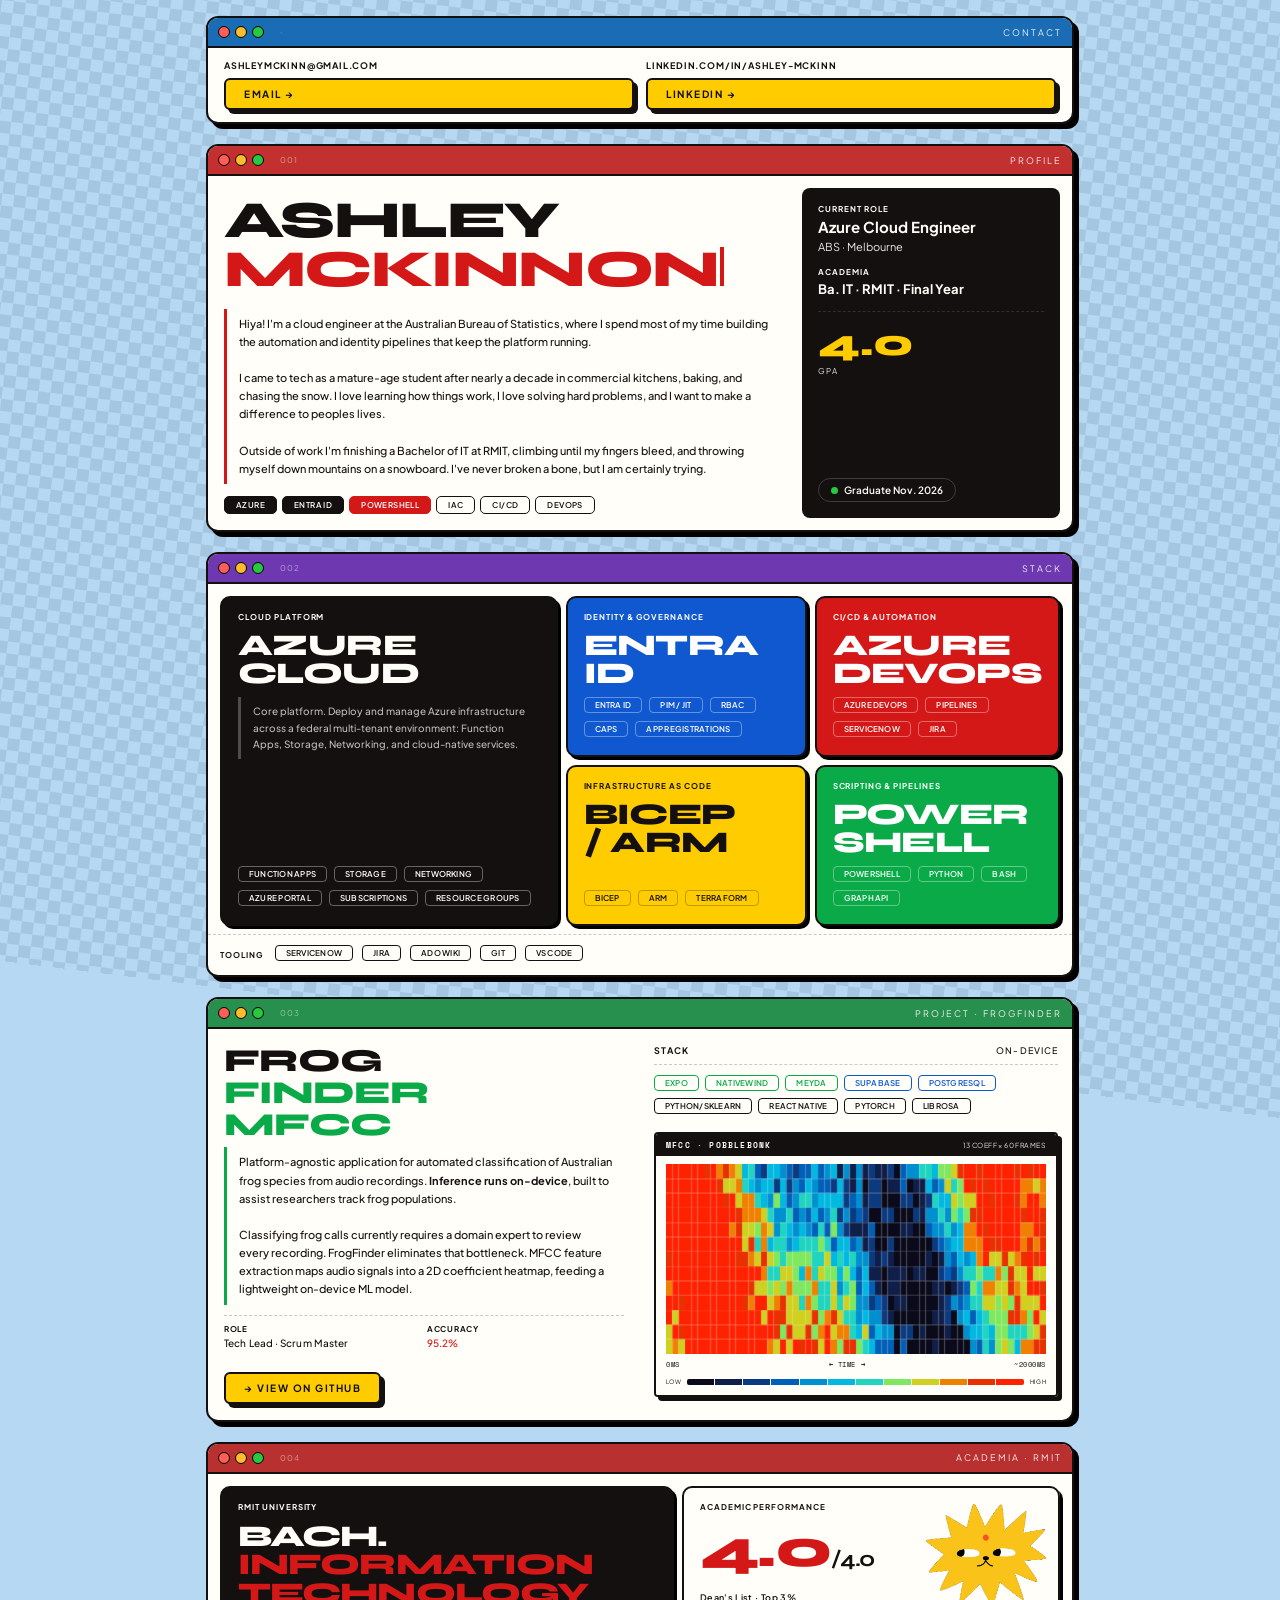
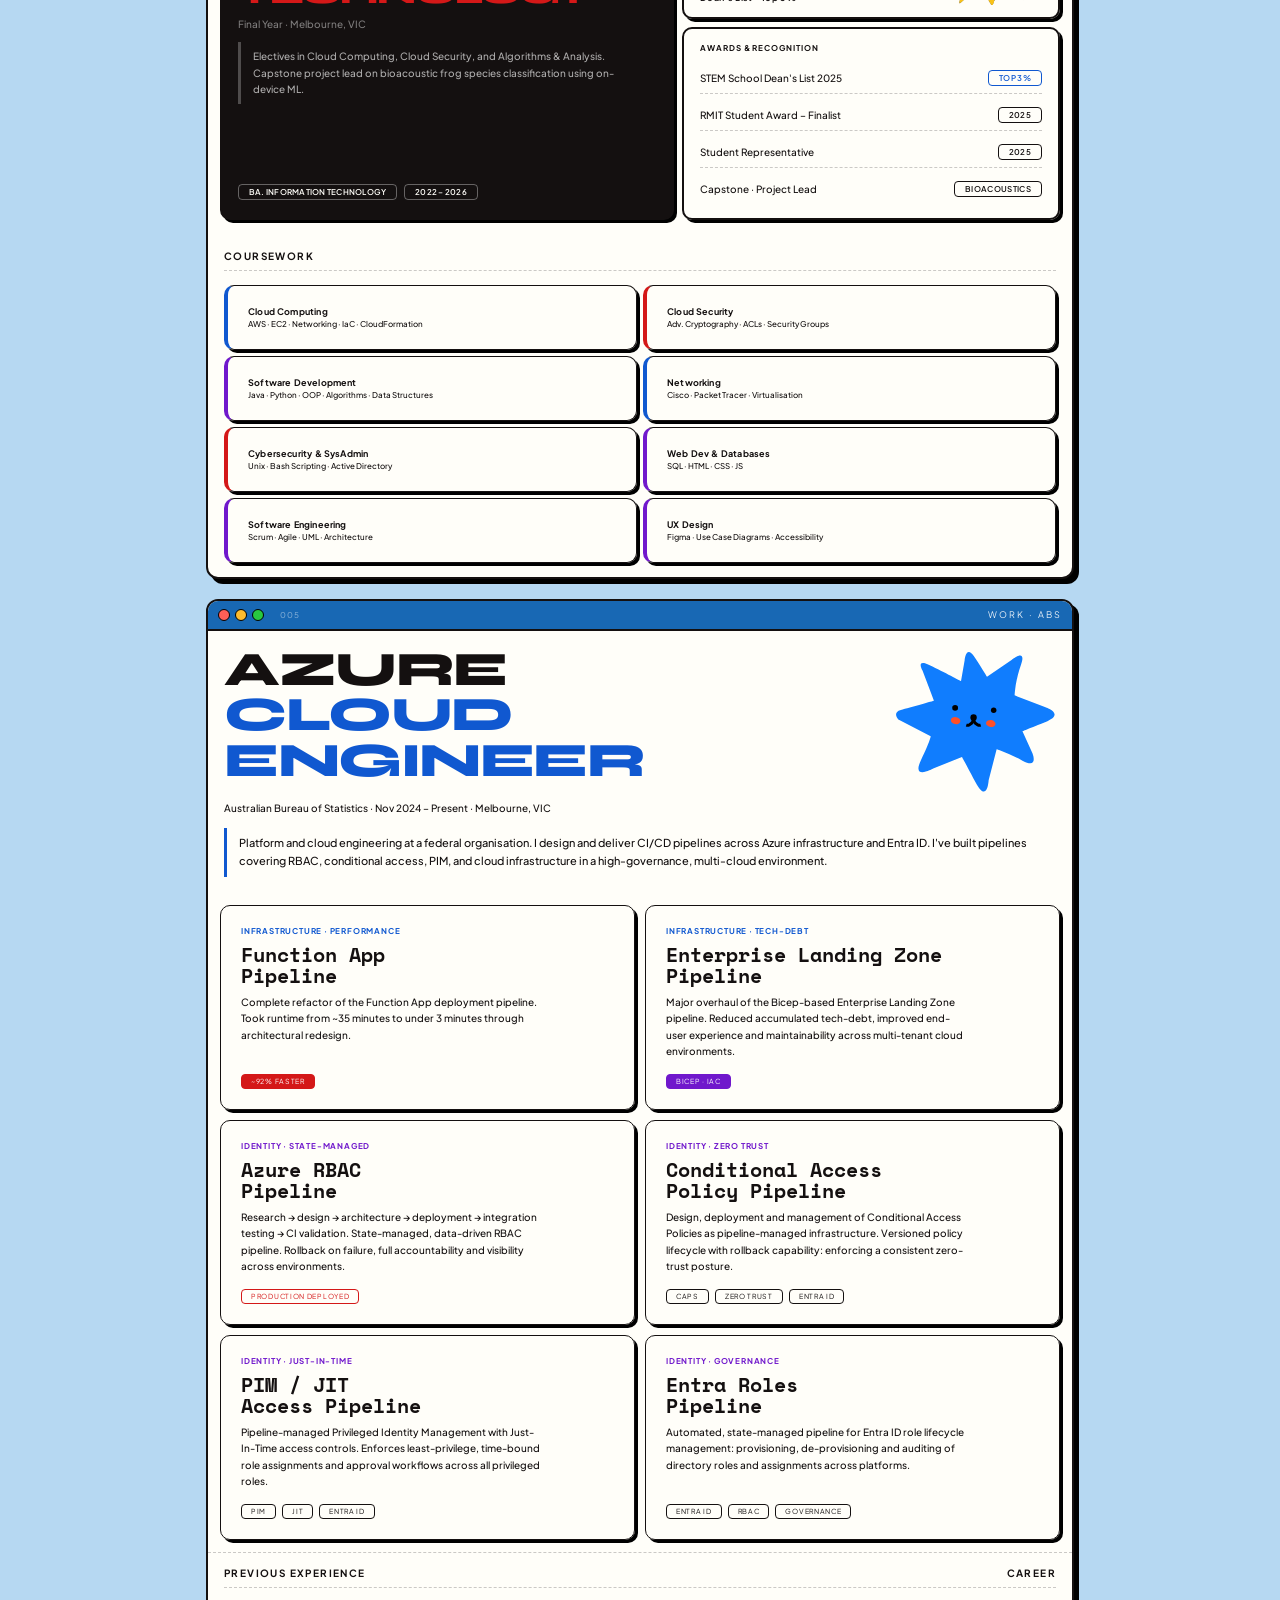
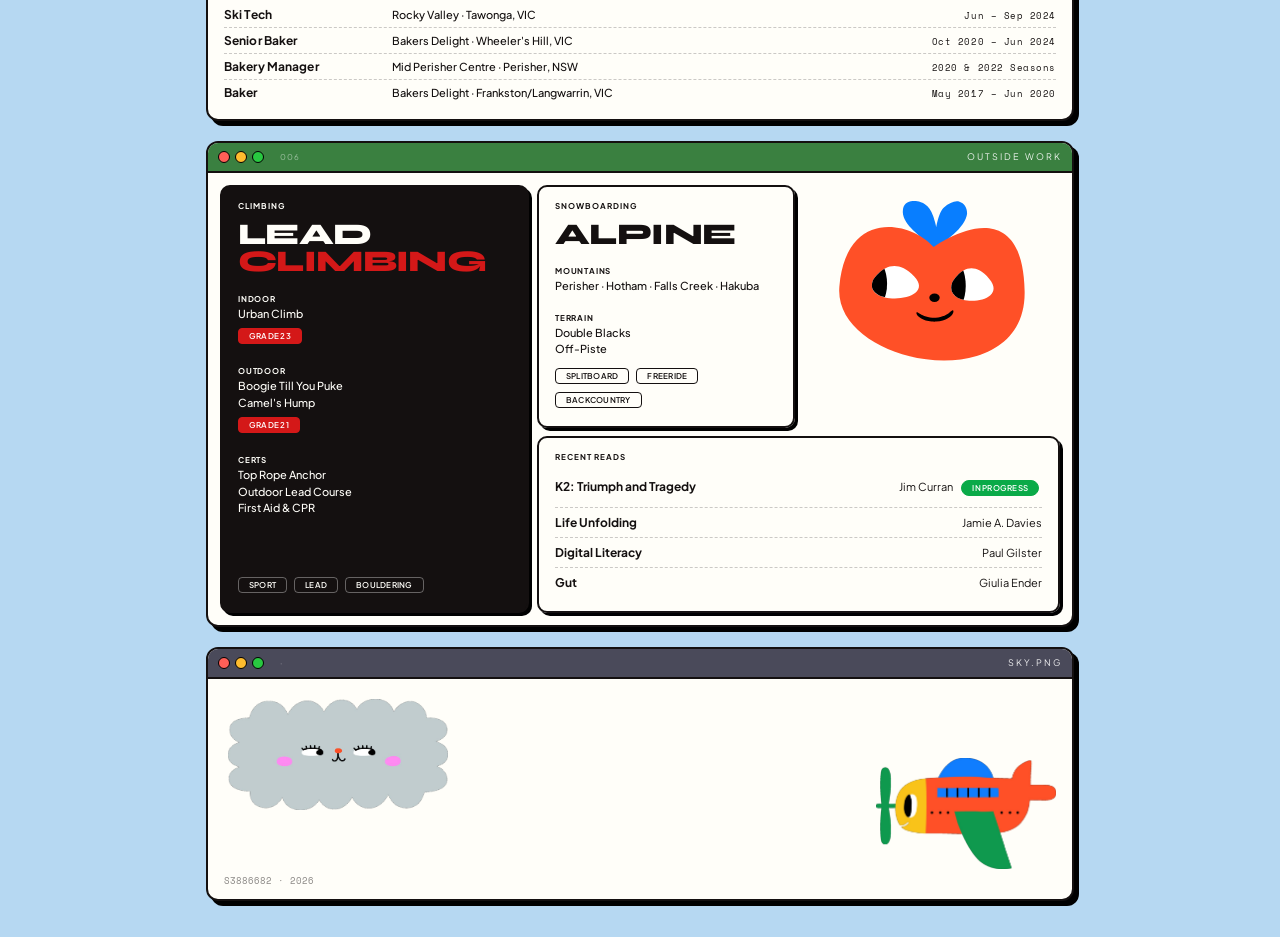
==== commit 03b5fc70: "Update index.html" ====
--- a/index.html
+++ b/index.html
@@ -11,6 +11,7 @@
 </head>
 <body>
 <div class="page">
+
 
   <!-- WINDOW: CONTACT -->
   <div class="window">
